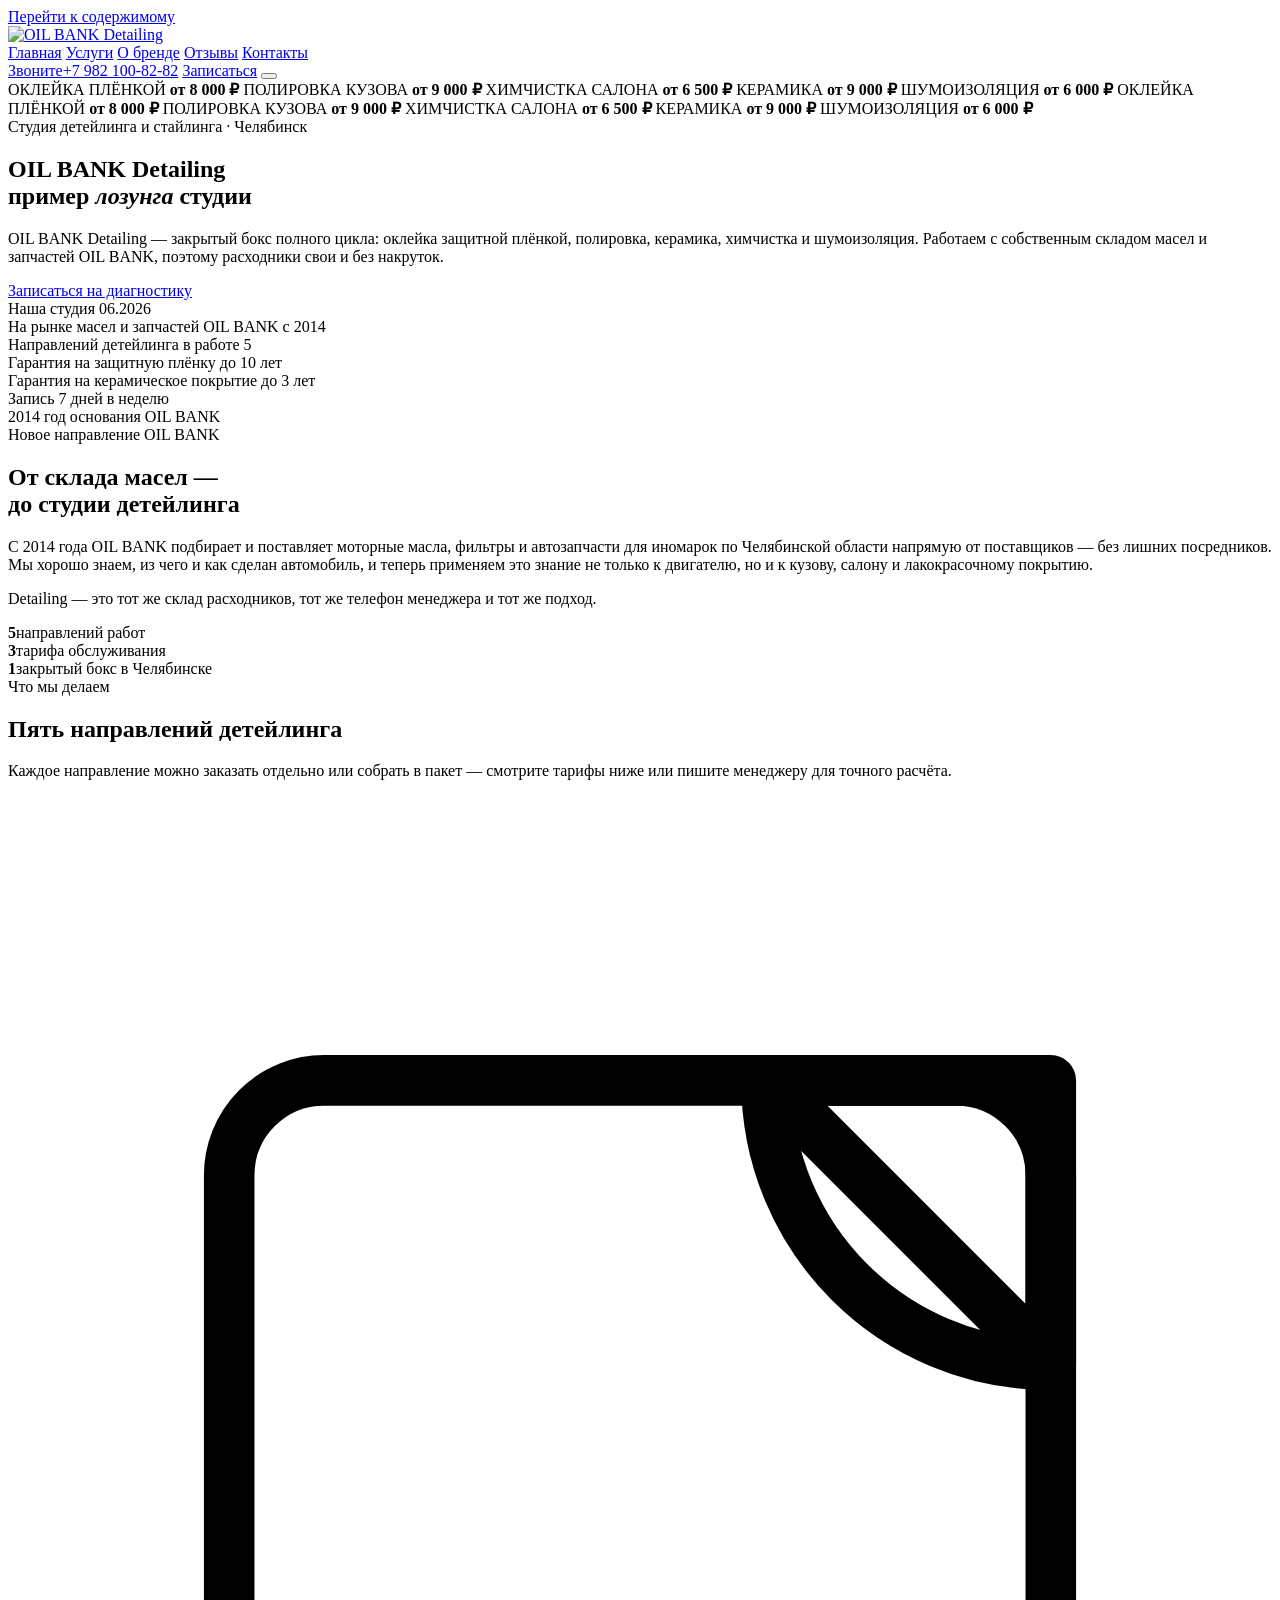
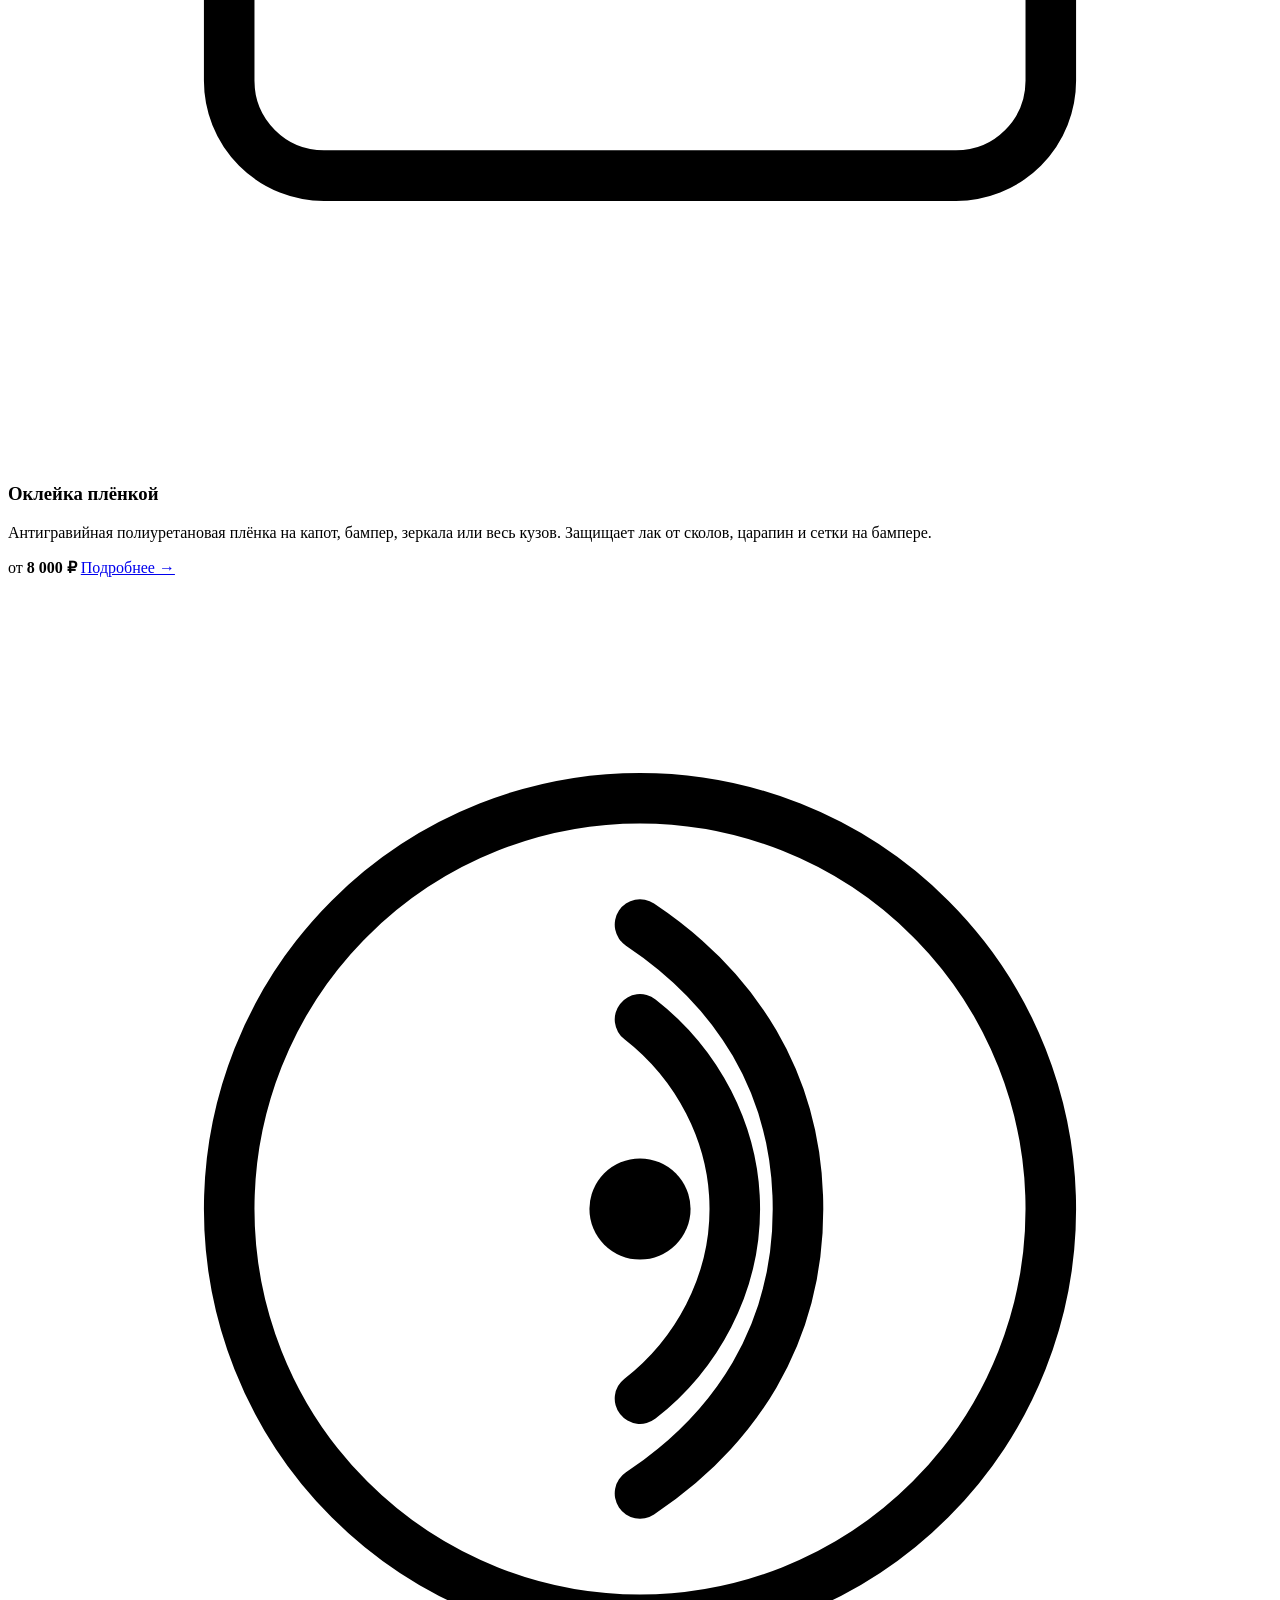
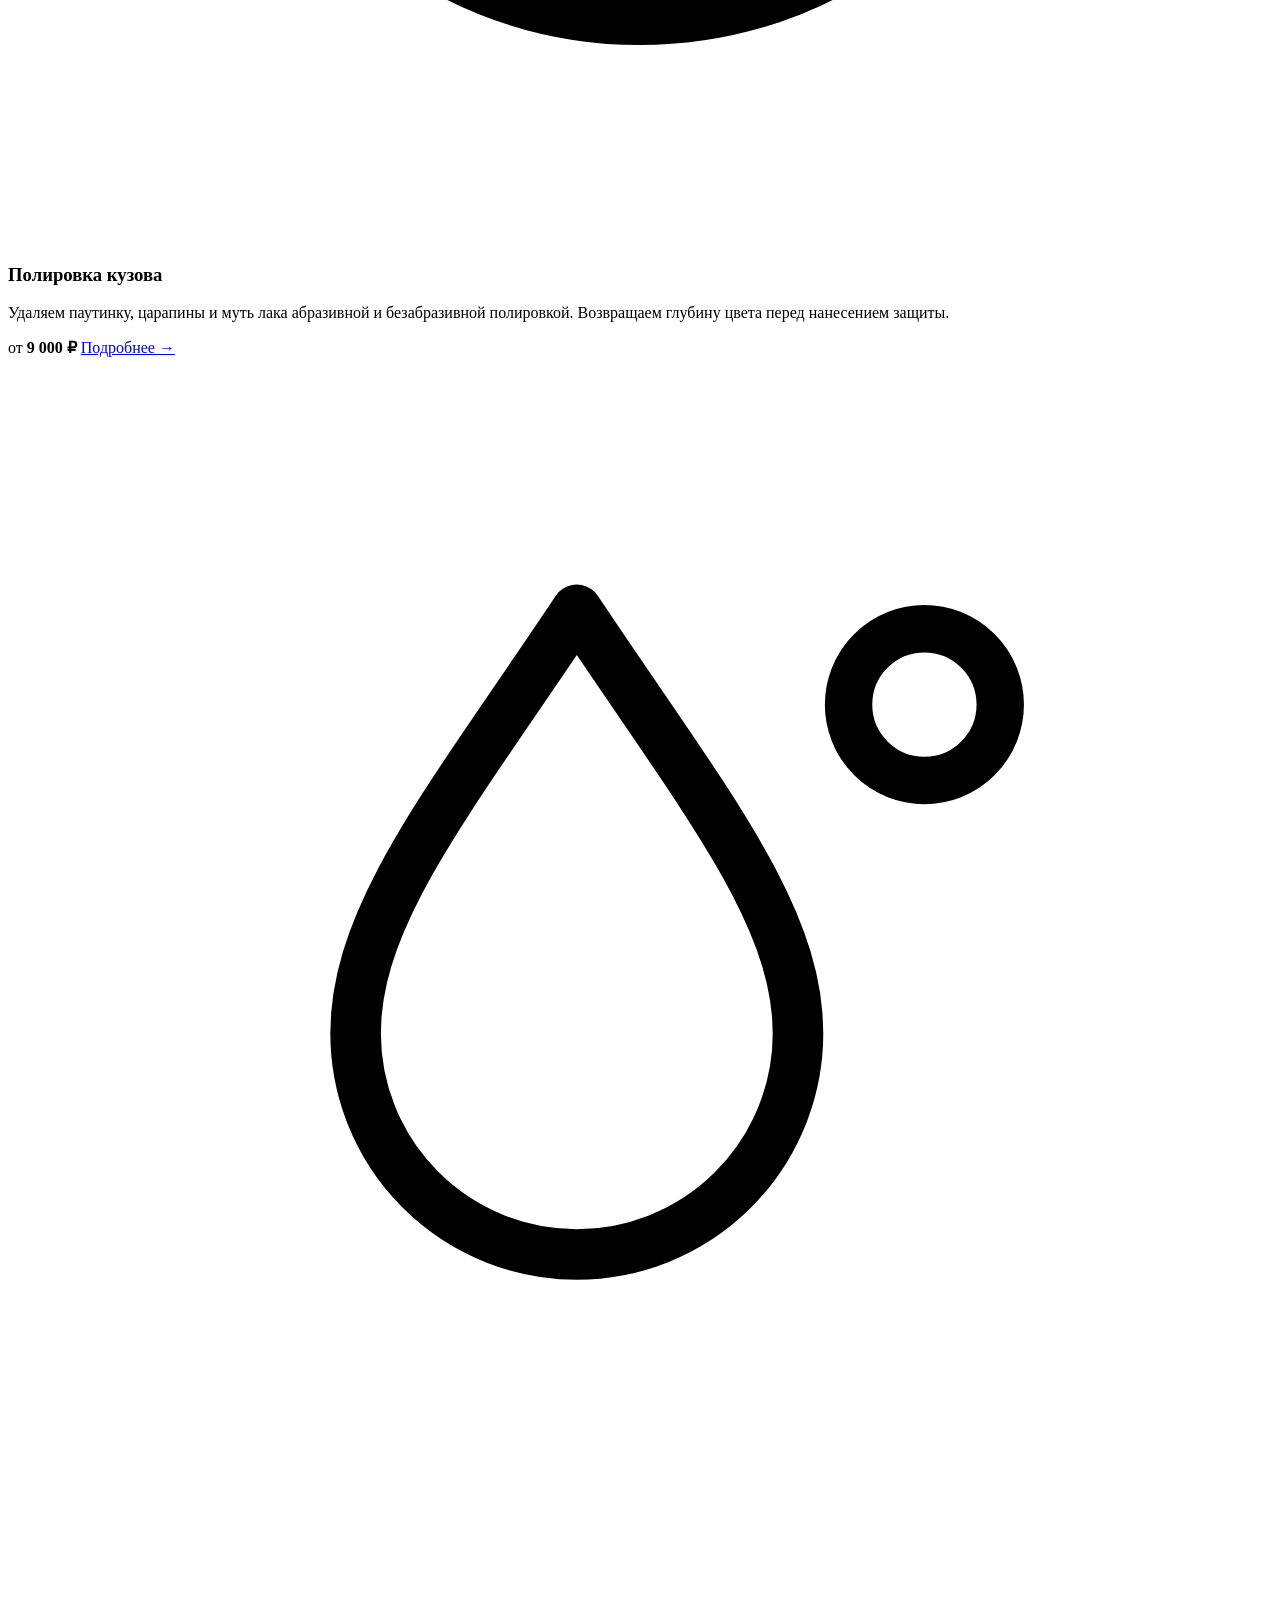
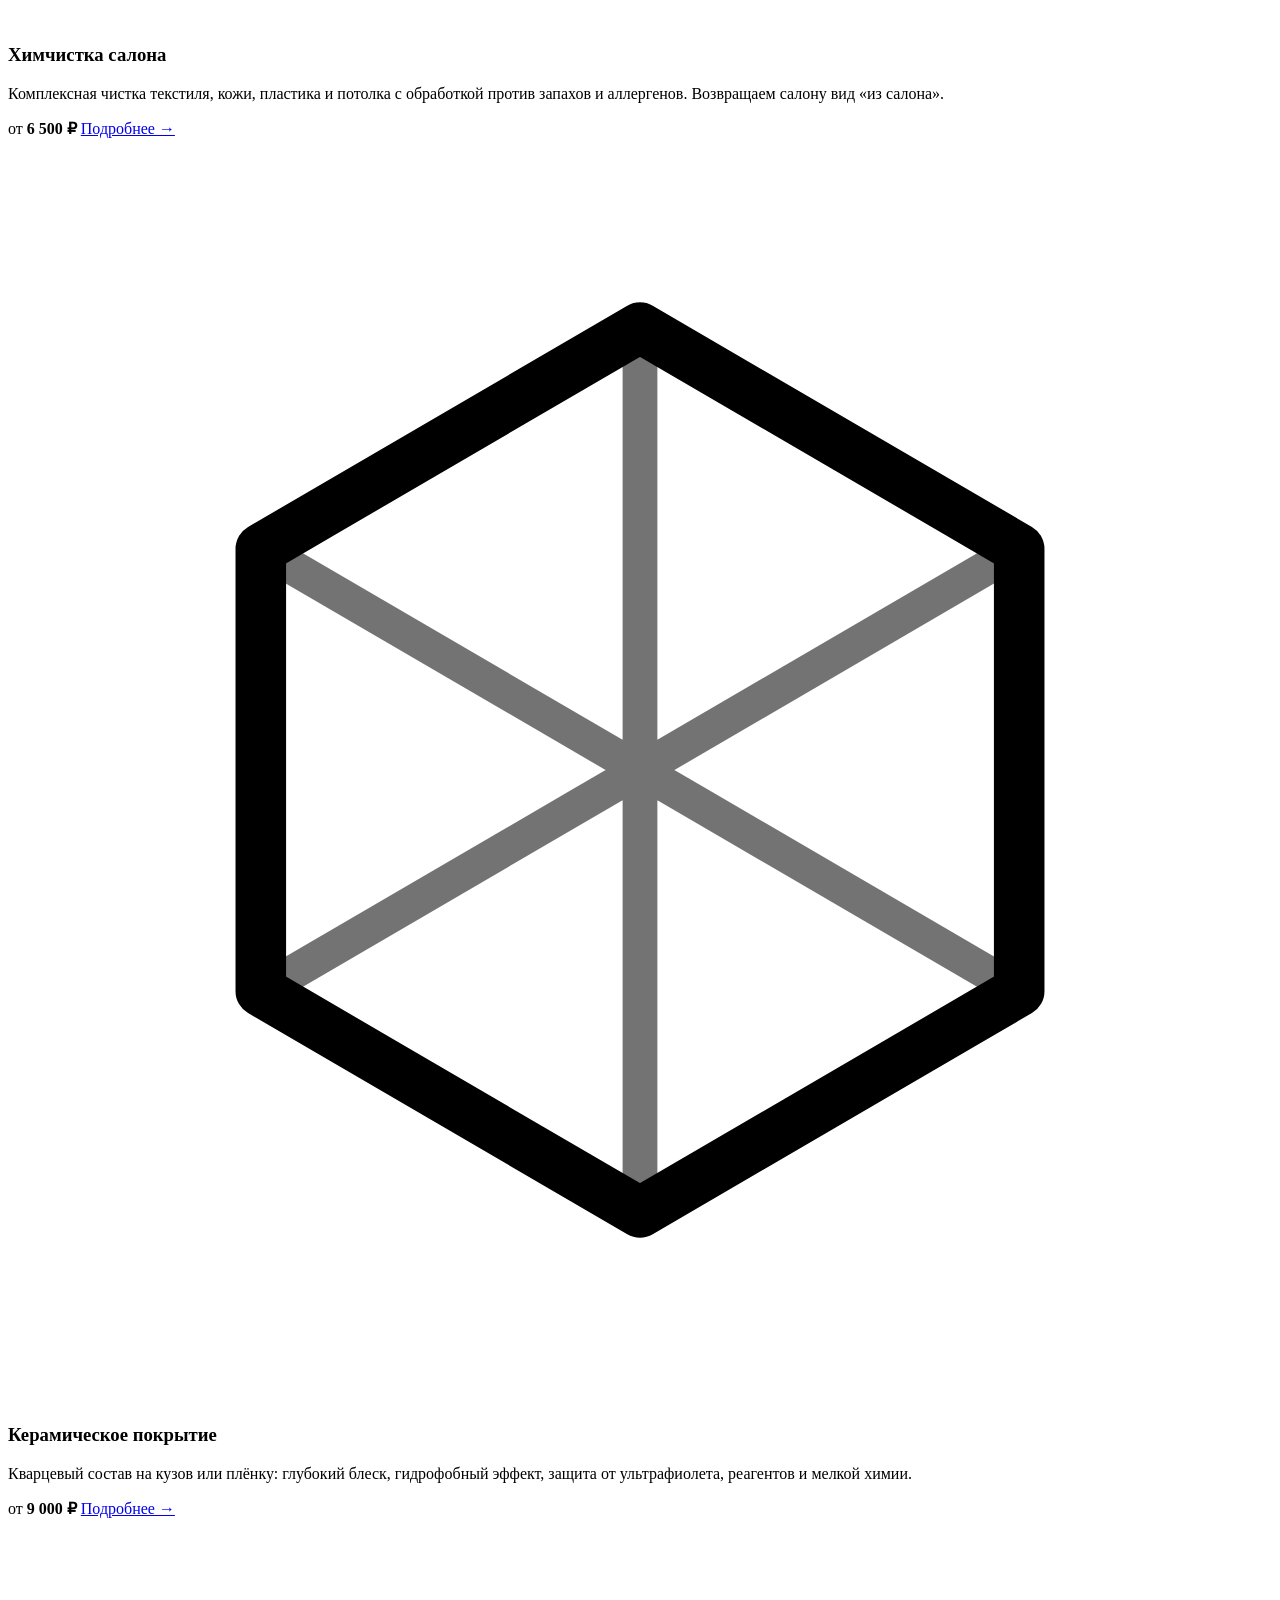
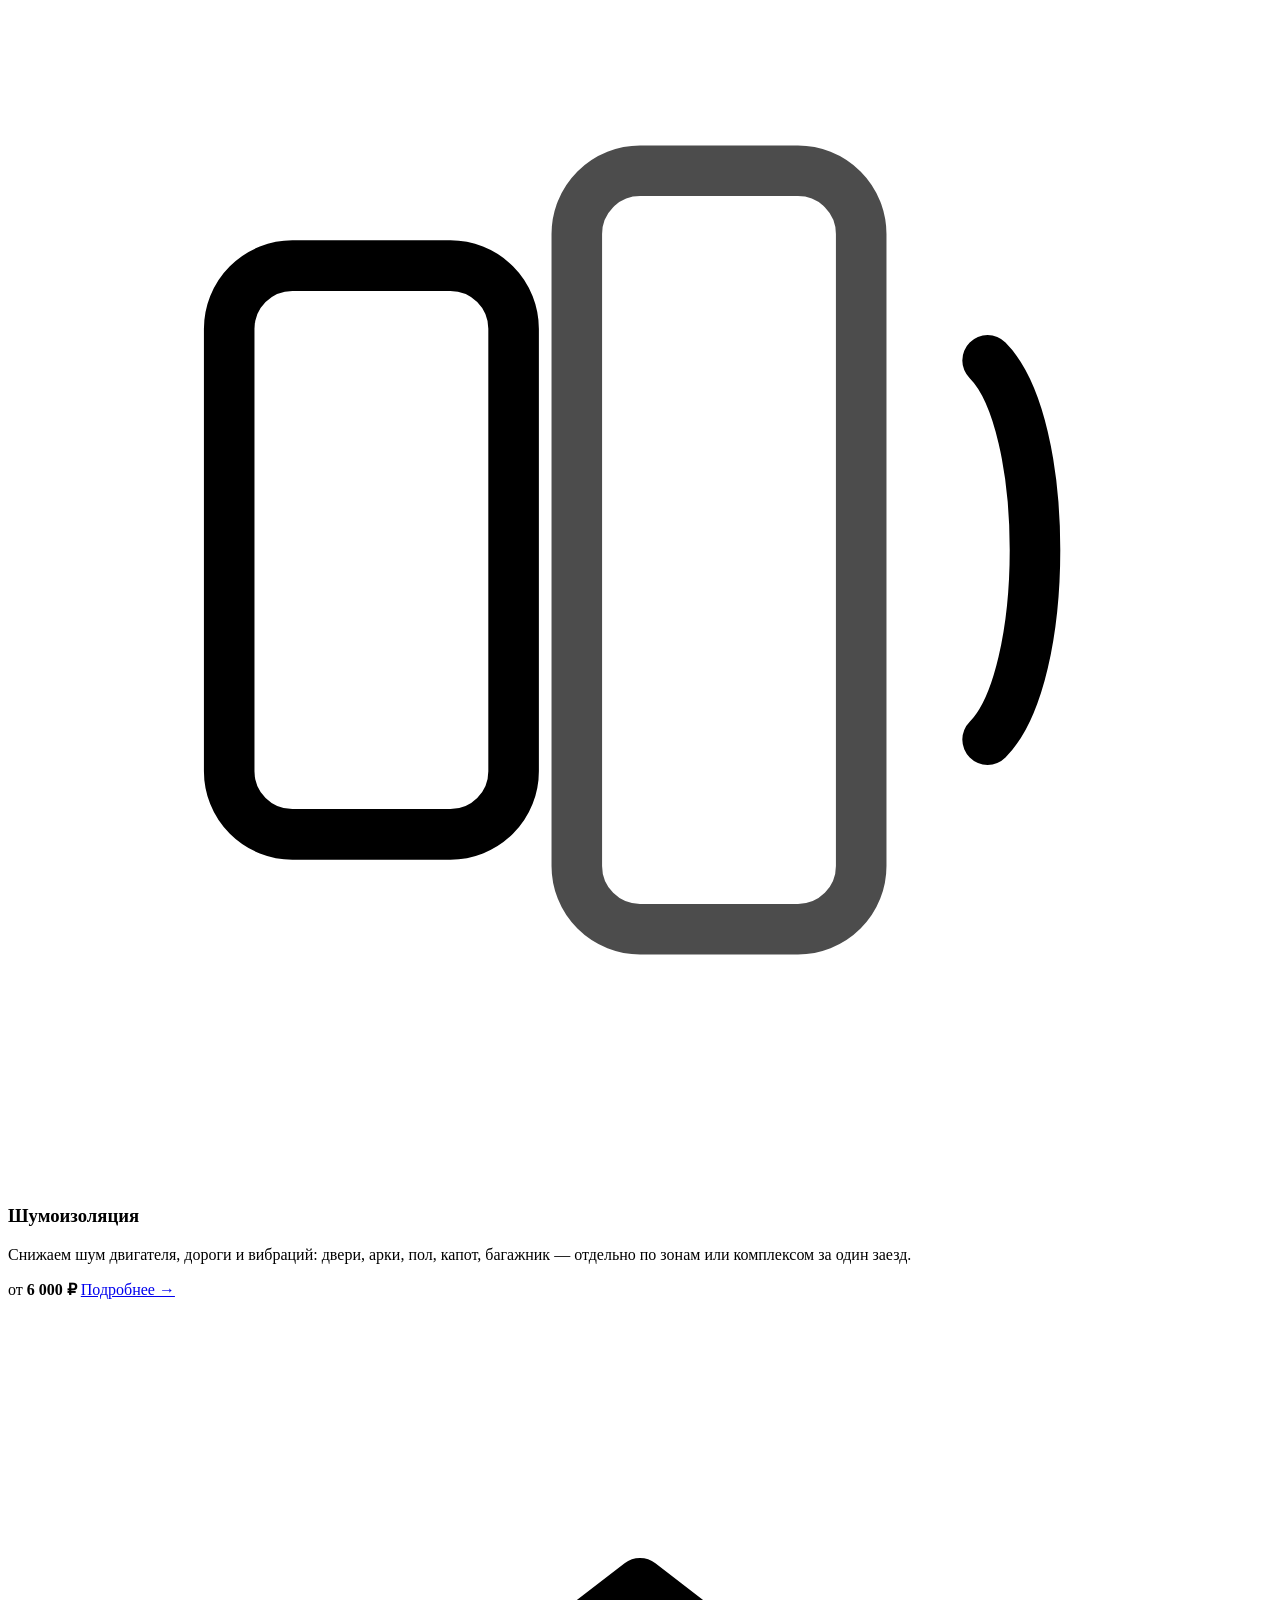
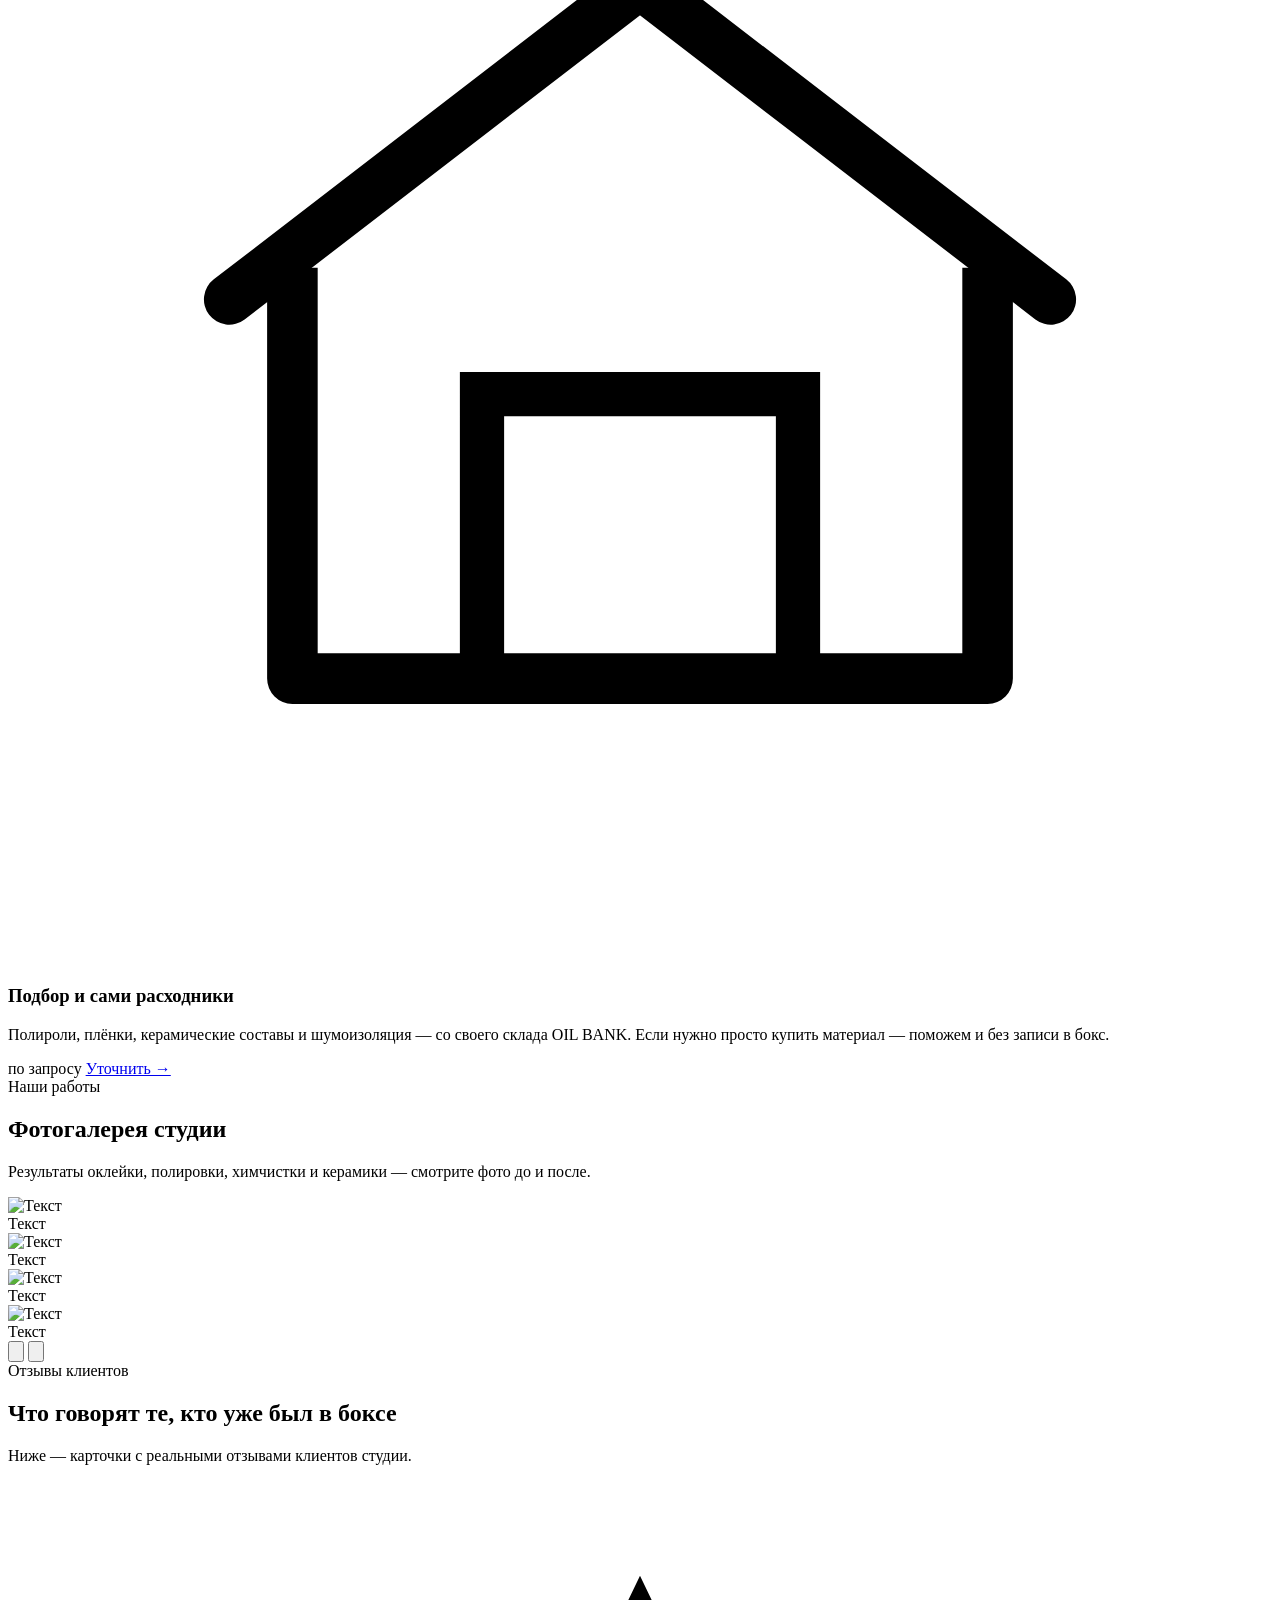
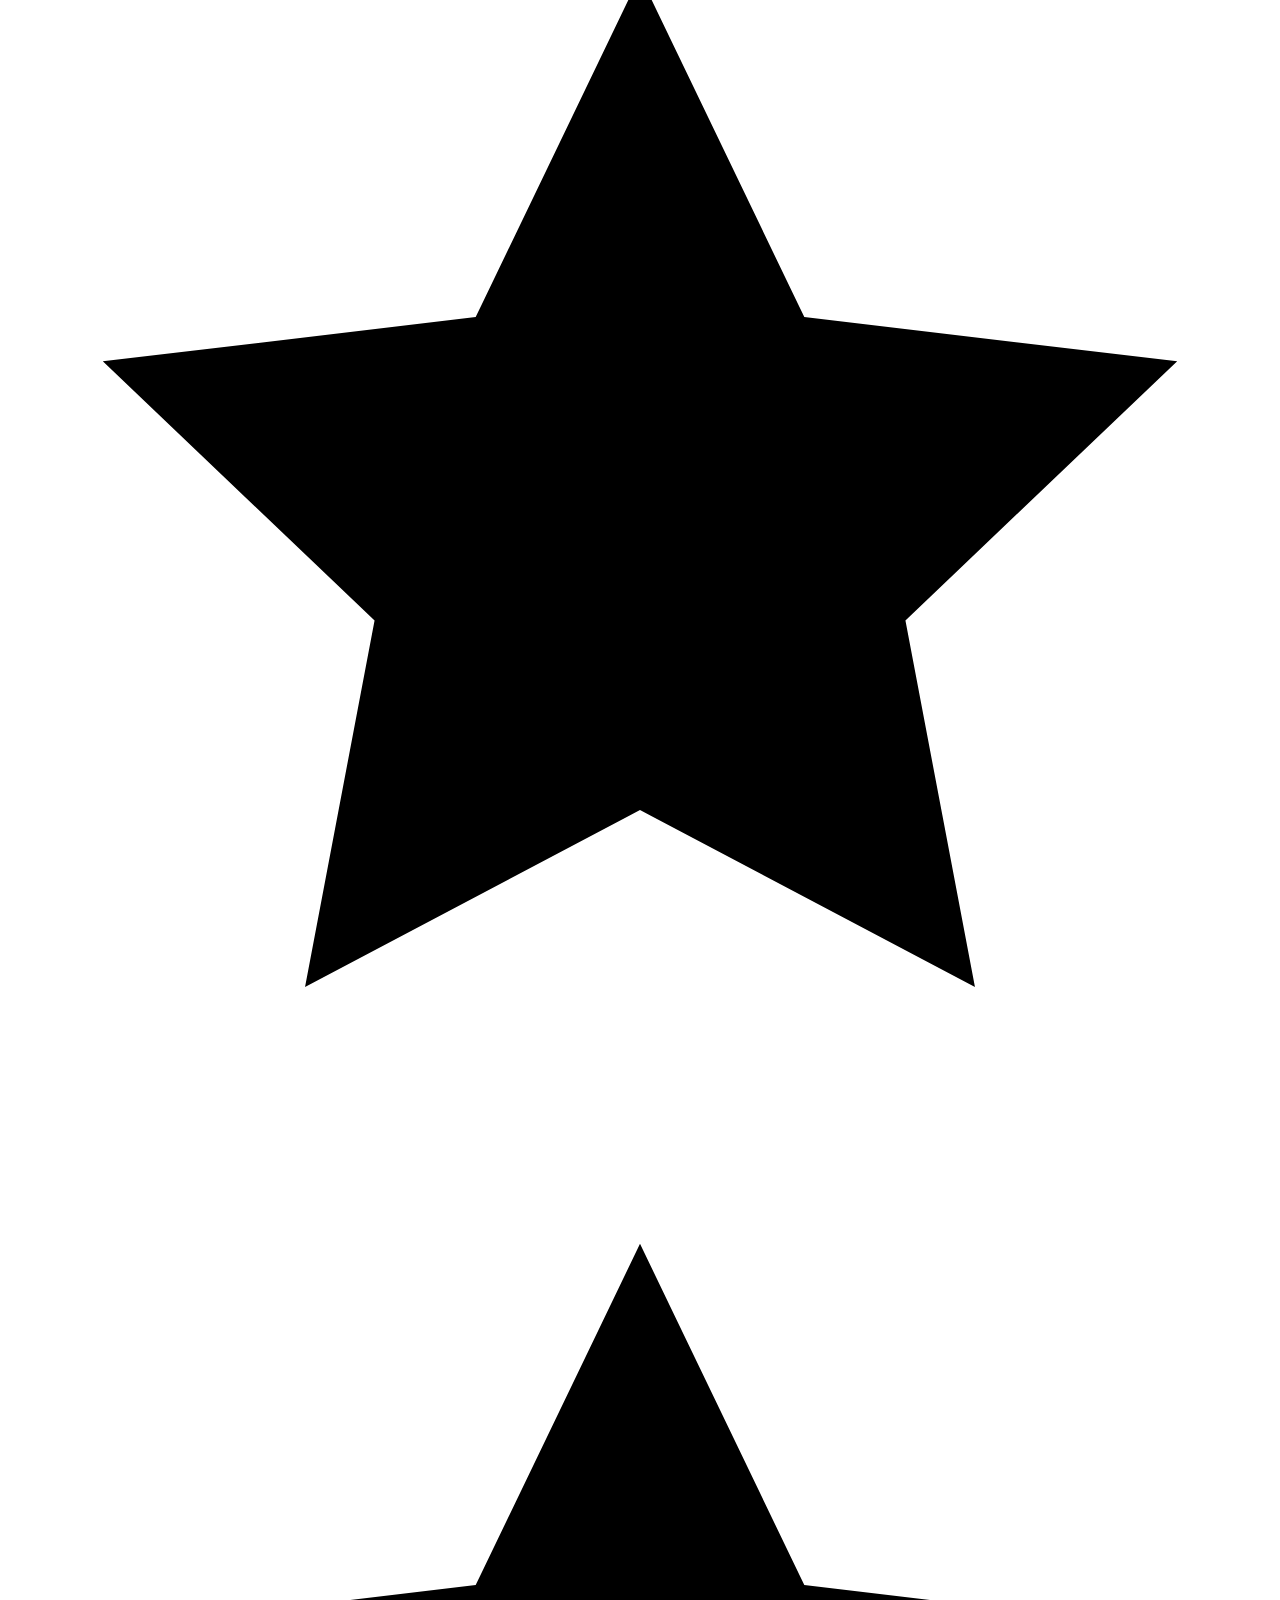
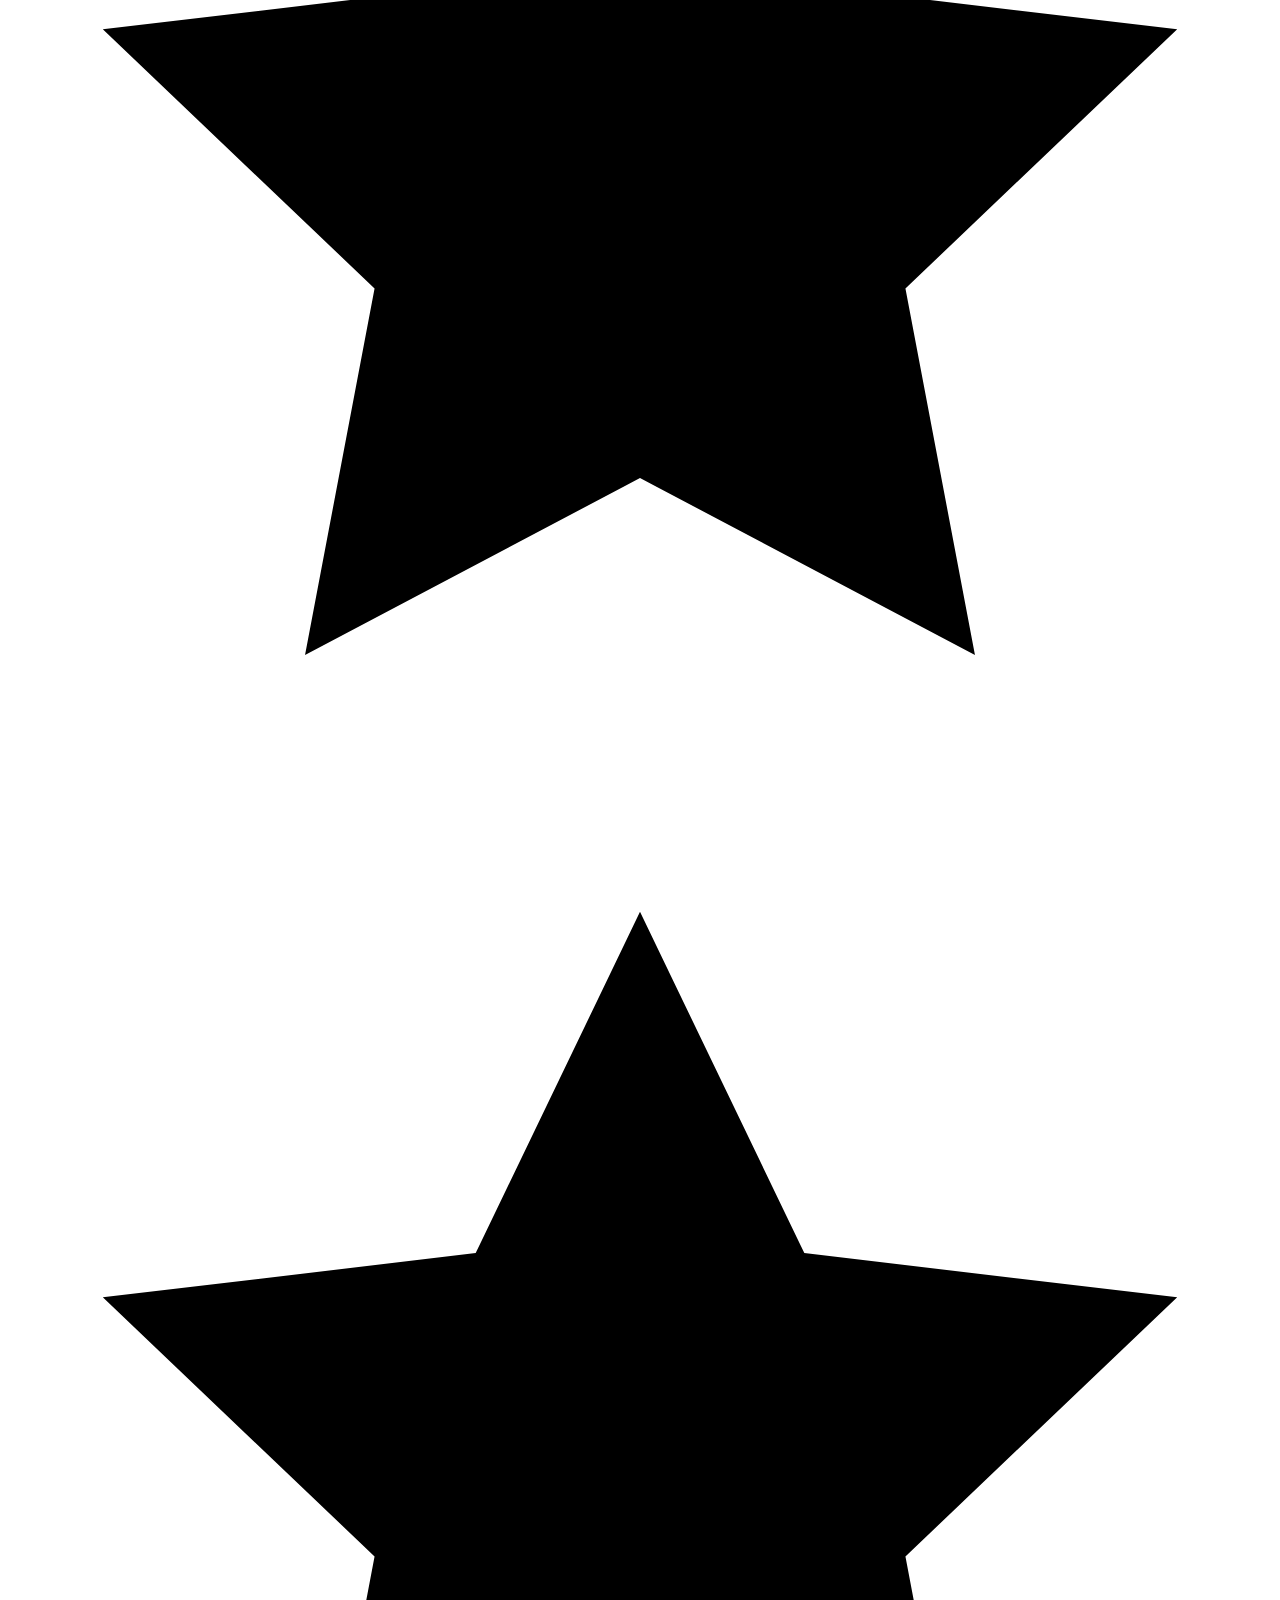
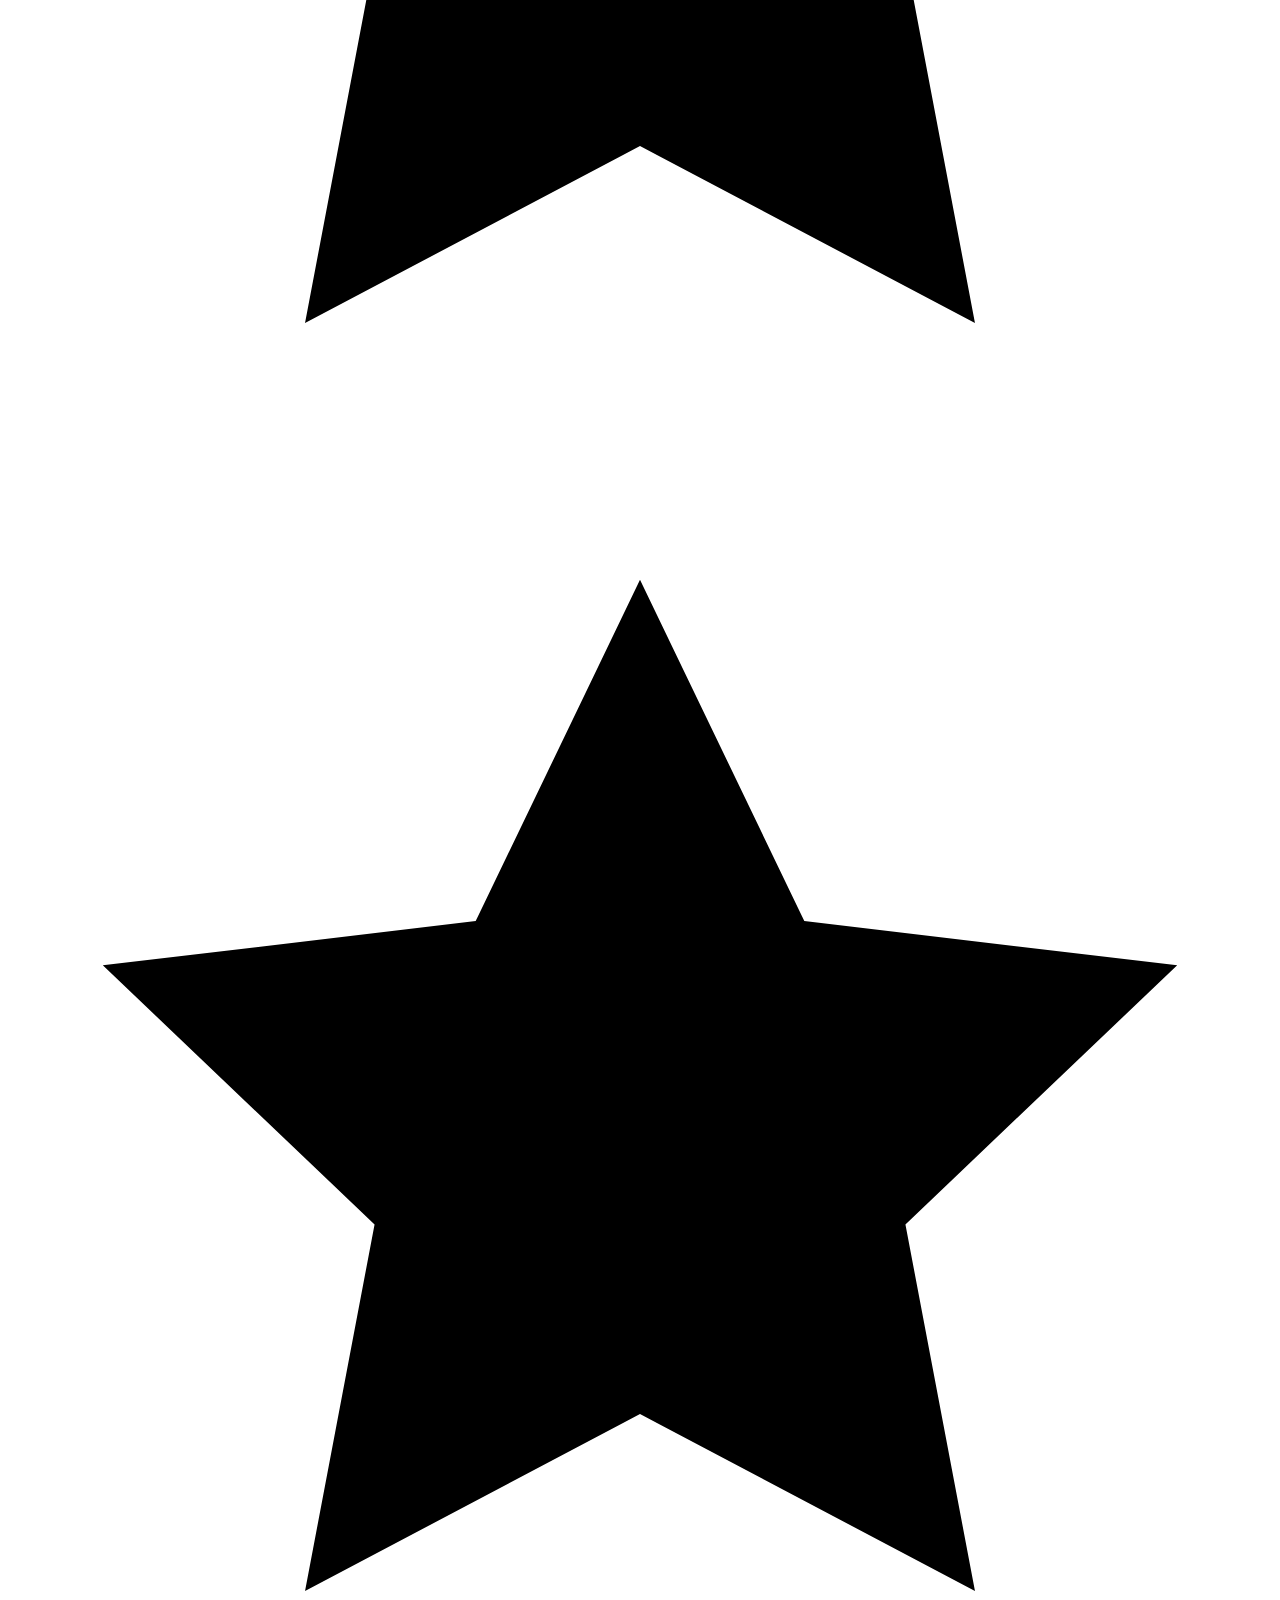
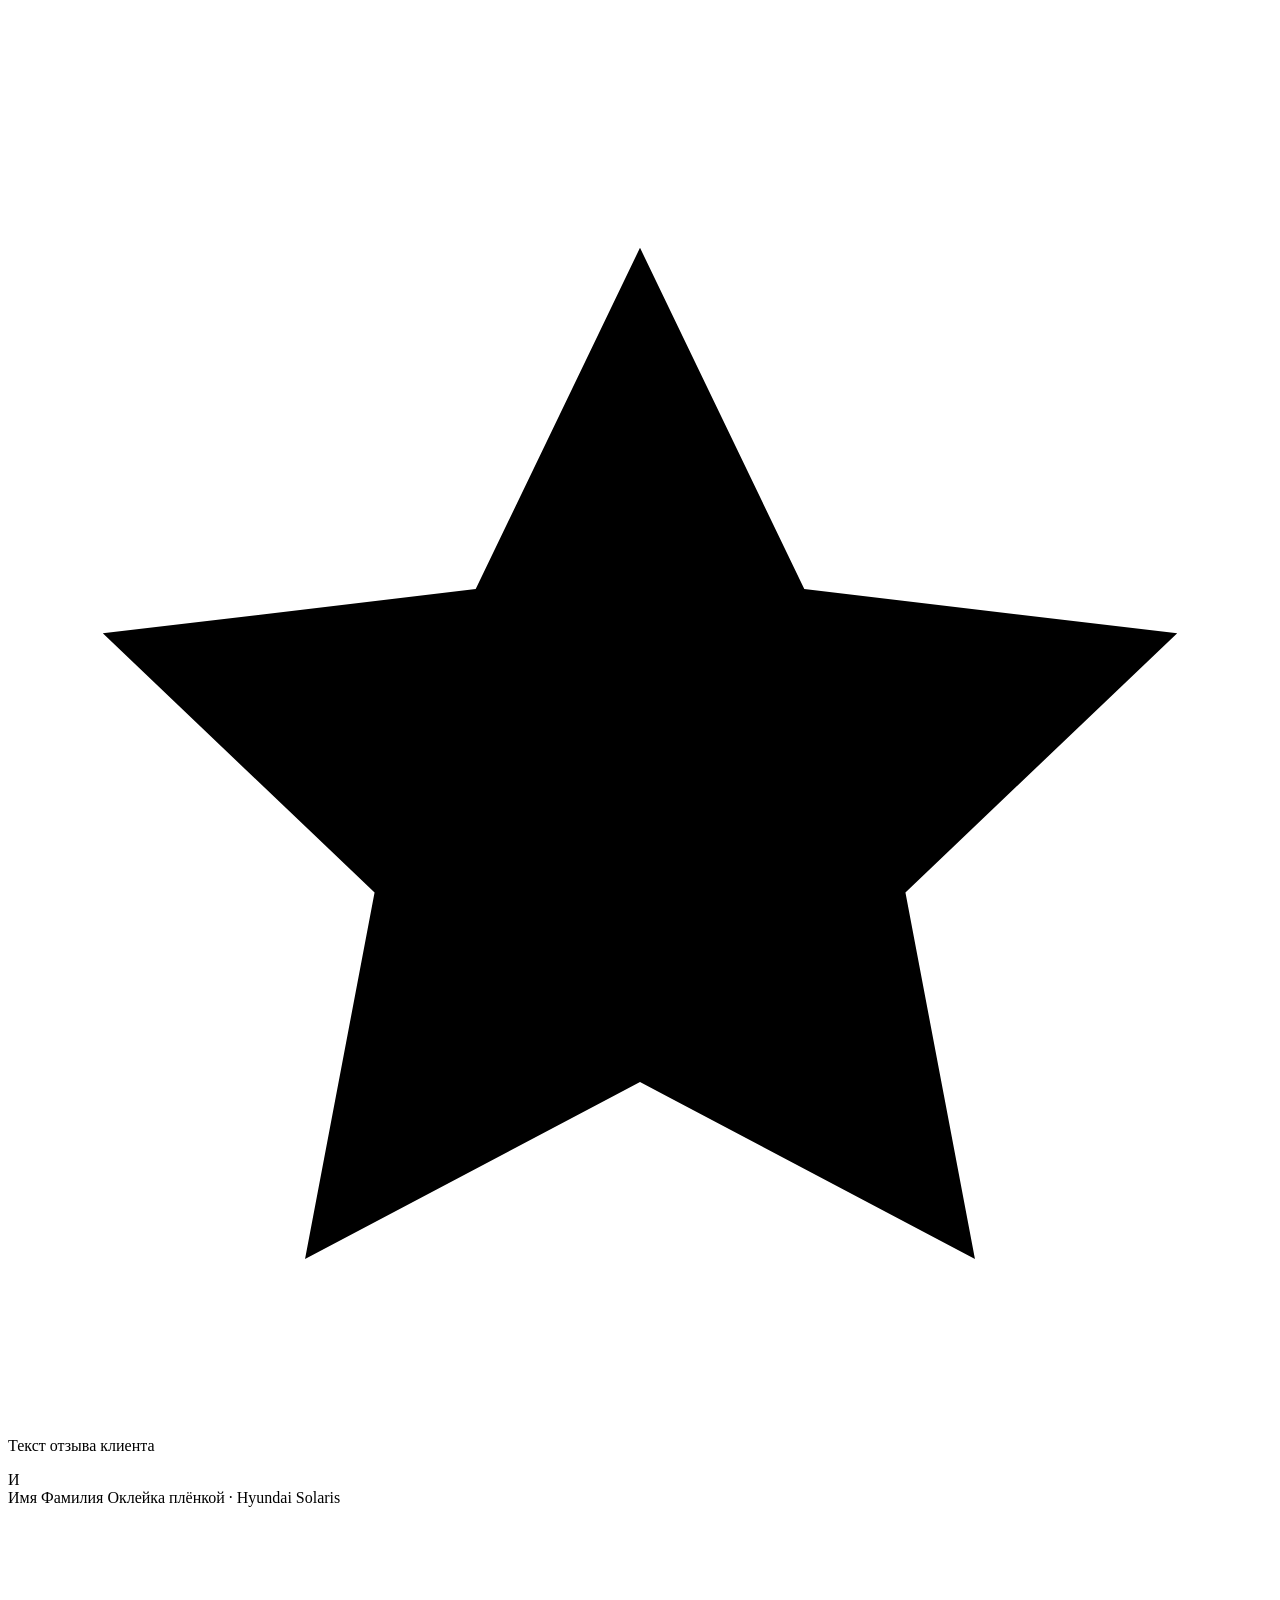
==== index.html @ 628fff21 "Add files via upload" ====
<!doctype html>
<html lang="ru">
<head>
<meta charset="UTF-8">
<meta name="viewport" content="width=device-width, initial-scale=1">
<title>OIL BANK Detailing — студия детейлинга и защиты кузова в Челябинске</title>
<meta name="description" content="OIL BANK Detailing — оклейка плёнкой, полировка, керамика, химчистка и шумоизоляция в Челябинске. Направление от компании OIL BANK, которая поставляет масла и автозапчасти с 2014 года.">
<link rel="icon" href="data:image/svg+xml,%3Csvg xmlns='http://www.w3.org/2000/svg' viewBox='0 0 32 32'%3E%3Crect width='32' height='32' rx='8' fill='%230a0a0b'/%3E%3Cpath d='M16 6c4.2 6.2 7.4 10 7.4 13.6a7.4 7.4 0 1 1-14.8 0C8.6 16 11.8 12.2 16 6Z' fill='%23c8a046'/%3E%3C/svg%3E">
<link rel="preconnect" href="https://fonts.googleapis.com">
<link rel="preconnect" href="https://fonts.gstatic.com" crossorigin>
<link href="https://fonts.googleapis.com/css2?family=Big+Shoulders+Display:wght@600;700;800&family=JetBrains+Mono:wght@400;500&family=Manrope:wght@400;500;600;700&display=swap" rel="stylesheet">
<link rel="stylesheet" href="css/style.css">
</head>
<body>
<a class="visually-hidden" href="#main">Перейти к содержимому</a>

<header class="site-header">
  <div class="container nav-row">
    <a class="brand" href="index.html" aria-label="OIL BANK Detailing — на главную">
      <img src="images/logo.jpg" alt="OIL BANK Detailing" class="brand-logo-img">
    </a>

    <nav class="main-nav" aria-label="Основная навигация">
      <a href="index.html" class="is-current">Главная</a>
      <a href="services.html">Услуги</a>
      <a href="index.html#heritage">О бренде</a>
      <a href="index.html#reviews">Отзывы</a>
      <a href="contacts.html">Контакты</a>
    </nav>

    <div class="head-actions">
      <a class="head-phone" href="tel:+79821008282"><span>Звоните</span>+7 982 100-82-82</a>
      <a class="btn btn-primary btn-small" href="contacts.html#connect">Записаться</a>
      <button class="nav-toggle" aria-label="Открыть меню" aria-expanded="false">
        <span></span>
      </button>
    </div>
  </div>
</header>

<div class="ticker" aria-hidden="true">
  <div class="ticker-track">
    <span class="ticker-item">ОКЛЕЙКА ПЛЁНКОЙ <b>от 8 000 ₽</b></span>
    <span class="ticker-item">ПОЛИРОВКА КУЗОВА <b>от 9 000 ₽</b></span>
    <span class="ticker-item">ХИМЧИСТКА САЛОНА <b>от 6 500 ₽</b></span>
    <span class="ticker-item">КЕРАМИКА <b>от 9 000 ₽</b></span>
    <span class="ticker-item">ШУМОИЗОЛЯЦИЯ <b>от 6 000 ₽</b></span>
    <span class="ticker-item">ОКЛЕЙКА ПЛЁНКОЙ <b>от 8 000 ₽</b></span>
    <span class="ticker-item">ПОЛИРОВКА КУЗОВА <b>от 9 000 ₽</b></span>
    <span class="ticker-item">ХИМЧИСТКА САЛОНА <b>от 6 500 ₽</b></span>
    <span class="ticker-item">КЕРАМИКА <b>от 9 000 ₽</b></span>
    <span class="ticker-item">ШУМОИЗОЛЯЦИЯ <b>от 6 000 ₽</b></span>
  </div>
</div>

<main id="main">

  <!-- ===================== HERO ===================== -->
  <section class="hero" id="hero">
    <div class="container hero-grid">
      <div>
        <span class="eyebrow">Студия детейлинга и стайлинга · Челябинск</span>
        <h1>OIL BANK Detailing<br>пример <em>лозунга</em> студии</h1>
        <p class="lede">OIL BANK Detailing — закрытый бокс полного цикла: оклейка защитной плёнкой, полировка, керамика, химчистка и шумоизоляция. Работаем с собственным складом масел и запчастей OIL BANK, поэтому расходники свои и без накруток.</p>
        <div class="hero-ctas">
          <a class="btn btn-primary btn-arrow" href="contacts.html#connect">Записаться на диагностику</a>
        </div>
      </div>

      <aside class="statement" aria-label="Краткая выписка по студии">
        <div class="statement-head">
          <span class="eyebrow">Наша студия</span>
          <time datetime="2026-06">06.2026</time>
        </div>
        <div class="statement-row">
          <span class="label">На рынке масел и запчастей OIL BANK</span>
          <span class="fill"></span>
          <span class="value">с 2014</span>
        </div>
        <div class="statement-row">
          <span class="label">Направлений детейлинга в работе</span>
          <span class="fill"></span>
          <span class="value">5</span>
        </div>
        <div class="statement-row">
          <span class="label">Гарантия на защитную плёнку</span>
          <span class="fill"></span>
          <span class="value">до 10 лет</span>
        </div>
        <div class="statement-row">
          <span class="label">Гарантия на керамическое покрытие</span>
          <span class="fill"></span>
          <span class="value">до 3 лет</span>
        </div>
        <div class="statement-row">
          <span class="label">Запись</span>
          <span class="fill"></span>
          <span class="value">7 дней в неделю</span>
        </div>
      </aside>
    </div>
  </section>

  <!-- ===================== HERITAGE ===================== -->
  <section class="heritage" id="heritage">
    <div class="container heritage-grid">
      <div class="heritage-figure">2014
        <span>год основания OIL BANK</span>
      </div>
      <div class="heritage-text">
        <span class="eyebrow">Новое направление OIL BANK</span>
        <h2>От склада масел —<br>до студии детейлинга</h2>
        <p>С 2014 года OIL BANK подбирает и поставляет моторные масла, фильтры и автозапчасти для иномарок по Челябинской области напрямую от поставщиков — без лишних посредников. Мы хорошо знаем, из чего и как сделан автомобиль, и теперь применяем это знание не только к двигателю, но и к кузову, салону и лакокрасочному покрытию.</p>
        <p>Detailing — это тот же склад расходников, тот же телефон менеджера и тот же подход.</p>
        <div class="heritage-stats">
          <div><b>5</b><span>направлений работ</span></div>
          <div><b>3</b><span>тарифа обслуживания</span></div>
          <div><b>1</b><span>закрытый бокс в Челябинске</span></div>
        </div>
      </div>
    </div>
  </section>

  <!-- ===================== SERVICES ===================== -->
  <section class="services-section" id="services">
    <div class="container">
      <div class="section-head">
        <div>
          <span class="eyebrow">Что мы делаем</span>
          <h2>Пять направлений детейлинга</h2>
        </div>
        <p class="lede">Каждое направление можно заказать отдельно или собрать в пакет — смотрите тарифы ниже или пишите менеджеру для точного расчёта.</p>
      </div>

      <div class="svc-grid">

        <article class="svc-card">
          <svg class="svc-icon" viewBox="0 0 40 40" fill="none" aria-hidden="true">
            <rect x="7" y="9" width="26" height="22" rx="3" stroke="currentColor" stroke-width="1.6"/>
            <path d="M24 9 33 9 33 18Z" stroke="currentColor" stroke-width="1.6" stroke-linejoin="round"/>
            <path d="M24 9c0 5 4 9 9 9" stroke="currentColor" stroke-width="1.6"/>
          </svg>
          <h3>Оклейка плёнкой</h3>
          <p>Антигравийная полиуретановая плёнка на капот, бампер, зеркала или весь кузов. Защищает лак от сколов, царапин и сетки на бампере.</p>
          <div class="svc-foot">
            <span class="svc-price">от <b>8 000 ₽</b></span>
            <a class="link-arrow" href="services.html#wrap">Подробнее →</a>
          </div>
        </article>

        <article class="svc-card">
          <svg class="svc-icon" viewBox="0 0 40 40" fill="none" aria-hidden="true">
            <circle cx="20" cy="20" r="13" stroke="currentColor" stroke-width="1.6"/>
            <path d="M20 11c3 2 5 5 5 9s-2 7-5 9" stroke="currentColor" stroke-width="1.6" stroke-linecap="round"/>
            <path d="M20 14c1.8 1.4 3 3.6 3 6s-1.2 4.6-3 6" stroke="currentColor" stroke-width="1.6" stroke-linecap="round"/>
            <circle cx="20" cy="20" r="1.6" fill="currentColor"/>
          </svg>
          <h3>Полировка кузова</h3>
          <p>Удаляем паутинку, царапины и муть лака абразивной и безабразивной полировкой. Возвращаем глубину цвета перед нанесением защиты.</p>
          <div class="svc-foot">
            <span class="svc-price">от <b>9 000 ₽</b></span>
            <a class="link-arrow" href="services.html#polish">Подробнее →</a>
          </div>
        </article>

        <article class="svc-card">
          <svg class="svc-icon" viewBox="0 0 40 40" fill="none" aria-hidden="true">
            <path d="M18 8c4 6 7 9.6 7 13.4A7 7 0 1 1 11 21.4C11 17.6 14 14 18 8Z" stroke="currentColor" stroke-width="1.6" stroke-linejoin="round"/>
            <circle cx="29" cy="11" r="2.4" stroke="currentColor" stroke-width="1.5"/>
          </svg>
          <h3>Химчистка салона</h3>
          <p>Комплексная чистка текстиля, кожи, пластика и потолка с обработкой против запахов и аллергенов. Возвращаем салону вид «из салона».</p>
          <div class="svc-foot">
            <span class="svc-price">от <b>6 500 ₽</b></span>
            <a class="link-arrow" href="services.html#dryclean">Подробнее →</a>
          </div>
        </article>

        <article class="svc-card">
          <svg class="svc-icon" viewBox="0 0 40 40" fill="none" aria-hidden="true">
            <path d="M20 6 32 13v14L20 34 8 27V13Z" stroke="currentColor" stroke-width="1.6" stroke-linejoin="round"/>
            <path d="M20 6v28M8 13l12 7 12-7M8 27l12-7 12 7" stroke="currentColor" stroke-width="1.1" opacity=".55"/>
          </svg>
          <h3>Керамическое покрытие</h3>
          <p>Кварцевый состав на кузов или плёнку: глубокий блеск, гидрофобный эффект, защита от ультрафиолета, реагентов и мелкой химии.</p>
          <div class="svc-foot">
            <span class="svc-price">от <b>9 000 ₽</b></span>
            <a class="link-arrow" href="services.html#ceramic">Подробнее →</a>
          </div>
        </article>

        <article class="svc-card">
          <svg class="svc-icon" viewBox="0 0 40 40" fill="none" aria-hidden="true">
            <rect x="7" y="11" width="9" height="18" rx="2" stroke="currentColor" stroke-width="1.6"/>
            <rect x="18" y="8" width="9" height="24" rx="2" stroke="currentColor" stroke-width="1.6" opacity=".7"/>
            <path d="M31 14c2 2 2 10 0 12" stroke="currentColor" stroke-width="1.6" stroke-linecap="round"/>
          </svg>
          <h3>Шумоизоляция</h3>
          <p>Снижаем шум двигателя, дороги и вибраций: двери, арки, пол, капот, багажник — отдельно по зонам или комплексом за один заезд.</p>
          <div class="svc-foot">
            <span class="svc-price">от <b>6 000 ₽</b></span>
            <a class="link-arrow" href="services.html#sound">Подробнее →</a>
          </div>
        </article>

        <article class="svc-card">
          <svg class="svc-icon" viewBox="0 0 40 40" fill="none" aria-hidden="true">
            <path d="M7 19 20 9l13 10" stroke="currentColor" stroke-width="1.6" stroke-linecap="round" stroke-linejoin="round"/>
            <path d="M9 18v13h22V18" stroke="currentColor" stroke-width="1.6" stroke-linejoin="round"/>
            <path d="M15 31v-9h10v9" stroke="currentColor" stroke-width="1.4"/>
          </svg>
          <h3>Подбор и сами расходники</h3>
          <p>Полироли, плёнки, керамические составы и шумоизоляция — со своего склада OIL BANK. Если нужно просто купить материал — поможем и без записи в бокс.</p>
          <div class="svc-foot">
            <span class="svc-price">по запросу</span>
            <a class="link-arrow" href="contacts.html">Уточнить →</a>
          </div>
        </article>

      </div>
    </div>
  </section>


  <!-- ===================== GALLERY ===================== -->
  <section class="gallery-section" id="gallery">
    <div class="container">
      <div class="section-head">
        <div>
          <span class="eyebrow">Наши работы</span>
          <h2>Фотогалерея студии</h2>
        </div>
        <p class="lede">Результаты оклейки, полировки, химчистки и керамики — смотрите фото до и после.</p>
      </div>
    </div>
    <div class="gallery-slider-wrap container">
      <div class="ob-gallery-swiper">
        <div class="ob-gallery-track">
          <!-- Слайд 1 — замените src на реальное фото -->
          <div class="ob-slide">
            <div class="gallery-slide-inner">
              <img src="images/1.png" alt="Текст">
              <div class="gallery-caption">Текст</div>
            </div>
          </div>
          <!-- Слайд 2 -->
          <div class="ob-slide">
            <div class="gallery-slide-inner">
              <img src="images/2.png" alt="Текст">
              <div class="gallery-caption">Текст</div>
            </div>
          </div>
          <!-- Слайд 3 -->
          <div class="ob-slide">
            <div class="gallery-slide-inner">
              <img src="images/3.png" alt="Текст">
              <div class="gallery-caption">Текст</div>
            </div>
          </div>
          <!-- Слайд 4 -->
          <div class="ob-slide">
            <div class="gallery-slide-inner">
              <img src="images/4.png" alt="Текст">
              <div class="gallery-caption">Текст</div>
            </div>
          </div>
        </div>
      </div>
      <button class="gallery-btn gallery-btn-prev" aria-label="Предыдущее фото">
        <svg viewBox="0 0 24 24" fill="none"><path d="M15 18l-6-6 6-6" stroke="currentColor" stroke-width="2" stroke-linecap="round" stroke-linejoin="round"/></svg>
      </button>
      <button class="gallery-btn gallery-btn-next" aria-label="Следующее фото">
        <svg viewBox="0 0 24 24" fill="none"><path d="M9 18l6-6-6-6" stroke="currentColor" stroke-width="2" stroke-linecap="round" stroke-linejoin="round"/></svg>
      </button>
      <div class="ob-gallery-dots"></div>
    </div>
  </section>

  <!-- ===================== REVIEWS ===================== -->
  <section class="reviews-section" id="reviews">
    <div class="container">
      <div class="section-head">
        <div>
          <span class="eyebrow">Отзывы клиентов</span>
          <h2>Что говорят те, кто уже был в боксе</h2>
        </div>
        <p class="lede">Ниже — карточки с реальными отзывами клиентов студии. </p>
      </div>

      <div class="reviews-grid">

        <!-- ЗАМЕНИТЕ на реальный отзыв 1 -->
        <article class="review-card">
          <div class="review-stars" aria-label="Оценка 5 из 5">
            <svg viewBox="0 0 20 20" fill="currentColor" aria-hidden="true"><path d="M10 1.5l2.6 5.4 5.9.7-4.3 4.1 1.1 5.8L10 14.7 4.7 17.5l1.1-5.8-4.3-4.1 5.9-.7Z"/></svg>
            <svg viewBox="0 0 20 20" fill="currentColor" aria-hidden="true"><path d="M10 1.5l2.6 5.4 5.9.7-4.3 4.1 1.1 5.8L10 14.7 4.7 17.5l1.1-5.8-4.3-4.1 5.9-.7Z"/></svg>
            <svg viewBox="0 0 20 20" fill="currentColor" aria-hidden="true"><path d="M10 1.5l2.6 5.4 5.9.7-4.3 4.1 1.1 5.8L10 14.7 4.7 17.5l1.1-5.8-4.3-4.1 5.9-.7Z"/></svg>
            <svg viewBox="0 0 20 20" fill="currentColor" aria-hidden="true"><path d="M10 1.5l2.6 5.4 5.9.7-4.3 4.1 1.1 5.8L10 14.7 4.7 17.5l1.1-5.8-4.3-4.1 5.9-.7Z"/></svg>
            <svg viewBox="0 0 20 20" fill="currentColor" aria-hidden="true"><path d="M10 1.5l2.6 5.4 5.9.7-4.3 4.1 1.1 5.8L10 14.7 4.7 17.5l1.1-5.8-4.3-4.1 5.9-.7Z"/></svg>
          </div>
          <p class="review-text">Текст отзыва клиента</p>
          <div class="review-foot">
            <span class="review-avatar">И</span>
            <div>
              <span class="review-name">Имя Фамилия</span>
              <span class="review-meta">Оклейка плёнкой · Hyundai Solaris</span>
            </div>
          </div>
        </article>

        <!-- ЗАМЕНИТЕ на реальный отзыв 2 -->
        <article class="review-card">
          <div class="review-stars" aria-label="Оценка 5 из 5">
            <svg viewBox="0 0 20 20" fill="currentColor" aria-hidden="true"><path d="M10 1.5l2.6 5.4 5.9.7-4.3 4.1 1.1 5.8L10 14.7 4.7 17.5l1.1-5.8-4.3-4.1 5.9-.7Z"/></svg>
            <svg viewBox="0 0 20 20" fill="currentColor" aria-hidden="true"><path d="M10 1.5l2.6 5.4 5.9.7-4.3 4.1 1.1 5.8L10 14.7 4.7 17.5l1.1-5.8-4.3-4.1 5.9-.7Z"/></svg>
            <svg viewBox="0 0 20 20" fill="currentColor" aria-hidden="true"><path d="M10 1.5l2.6 5.4 5.9.7-4.3 4.1 1.1 5.8L10 14.7 4.7 17.5l1.1-5.8-4.3-4.1 5.9-.7Z"/></svg>
            <svg viewBox="0 0 20 20" fill="currentColor" aria-hidden="true"><path d="M10 1.5l2.6 5.4 5.9.7-4.3 4.1 1.1 5.8L10 14.7 4.7 17.5l1.1-5.8-4.3-4.1 5.9-.7Z"/></svg>
            <svg viewBox="0 0 20 20" fill="currentColor" aria-hidden="true"><path d="M10 1.5l2.6 5.4 5.9.7-4.3 4.1 1.1 5.8L10 14.7 4.7 17.5l1.1-5.8-4.3-4.1 5.9-.7Z"/></svg>
          </div>
          <p class="review-text">Текст отзыва клиента</p>
          <div class="review-foot">
            <span class="review-avatar">А</span>
            <div>
              <span class="review-name">Имя Фамилия</span>
              <span class="review-meta">Керамическое покрытие · Toyota Camry</span>
            </div>
          </div>
        </article>

        <!-- ЗАМЕНИТЕ на реальный отзыв 3 -->
        <article class="review-card">
          <div class="review-stars" aria-label="Оценка 5 из 5">
            <svg viewBox="0 0 20 20" fill="currentColor" aria-hidden="true"><path d="M10 1.5l2.6 5.4 5.9.7-4.3 4.1 1.1 5.8L10 14.7 4.7 17.5l1.1-5.8-4.3-4.1 5.9-.7Z"/></svg>
            <svg viewBox="0 0 20 20" fill="currentColor" aria-hidden="true"><path d="M10 1.5l2.6 5.4 5.9.7-4.3 4.1 1.1 5.8L10 14.7 4.7 17.5l1.1-5.8-4.3-4.1 5.9-.7Z"/></svg>
            <svg viewBox="0 0 20 20" fill="currentColor" aria-hidden="true"><path d="M10 1.5l2.6 5.4 5.9.7-4.3 4.1 1.1 5.8L10 14.7 4.7 17.5l1.1-5.8-4.3-4.1 5.9-.7Z"/></svg>
            <svg viewBox="0 0 20 20" fill="currentColor" aria-hidden="true"><path d="M10 1.5l2.6 5.4 5.9.7-4.3 4.1 1.1 5.8L10 14.7 4.7 17.5l1.1-5.8-4.3-4.1 5.9-.7Z"/></svg>
            <svg viewBox="0 0 20 20" fill="currentColor" aria-hidden="true"><path d="M10 1.5l2.6 5.4 5.9.7-4.3 4.1 1.1 5.8L10 14.7 4.7 17.5l1.1-5.8-4.3-4.1 5.9-.7Z"/></svg>
          </div>
          <p class="review-text">Текст отзыва клиента</p>
          <div class="review-foot">
            <span class="review-avatar">М</span>
            <div>
              <span class="review-name">Имя Фамилия</span>
              <span class="review-meta">Химчистка салона · Skoda Octavia</span>
            </div>
          </div>
        </article>

      </div>

      <div class="reviews-cta">
        <a class="btn btn-ghost btn-arrow" href="https://2gis.ru/chelyabinsk/firm/70000001047878276?m=61.456786%2C55.165104%2F17&utm_source=details&utm_medium=widget&utm_campaign=firmsonmap" target="_blank" rel="noopener">Все отзывы на 2ГИС</a>
      </div>

    </div>
  </section>

  <!-- ===================== TRUST ===================== -->
  <section class="trust-section">
    <div class="container">
      <div class="section-head">
        <div>
          <span class="eyebrow">Почему OIL BANK</span>
          <h2>Детейлинг без переплат и сюрпризов</h2>
        </div>
      </div>
      <div class="trust-grid">

        <div class="trust-item">
          <svg class="svc-icon" viewBox="0 0 40 40" fill="none" aria-hidden="true">
            <path d="M6 14 20 7l14 7-14 7Z" stroke="currentColor" stroke-width="1.5" stroke-linejoin="round"/>
            <path d="M6 14v12l14 7 14-7V14" stroke="currentColor" stroke-width="1.5" stroke-linejoin="round"/>
            <path d="M20 21v13" stroke="currentColor" stroke-width="1.5"/>
          </svg>
          <h3>Свои расходники</h3>
          <p>Масла, полироли, плёнки и керамику закупаем как поставщик с 2014 года — без посредников и накруток в цене материала.</p>
        </div>

        <div class="trust-item">
          <svg class="svc-icon" viewBox="0 0 40 40" fill="none" aria-hidden="true">
            <path d="M7 19 20 9l13 10" stroke="currentColor" stroke-width="1.6" stroke-linecap="round" stroke-linejoin="round"/>
            <path d="M9 18v13h22V18" stroke="currentColor" stroke-width="1.6" stroke-linejoin="round"/>
            <path d="M15 31v-9h10v9" stroke="currentColor" stroke-width="1.4"/>
          </svg>
          <h3>Закрытый бокс</h3>
          <p>Работаем в помещении с контролем пыли и температуры — это критично для плёнки, керамики и качества полировки.</p>
        </div>

        <div class="trust-item">
          <svg class="svc-icon" viewBox="0 0 40 40" fill="none" aria-hidden="true">
            <path d="M20 6 32 10v9c0 8-5.5 13-12 16-6.5-3-12-8-12-16v-9Z" stroke="currentColor" stroke-width="1.6" stroke-linejoin="round"/>
            <path d="M15 20l4 4 7-8" stroke="currentColor" stroke-width="1.6" stroke-linecap="round" stroke-linejoin="round"/>
          </svg>
          <h3>Гарантия OIL BANK</h3>
          <p>На плёнку и керамику даём письменную гарантию — от 1 года до 10 лет в зависимости от материала и пакета работ.</p>
        </div>

        <div class="trust-item">
          <svg class="svc-icon" viewBox="0 0 40 40" fill="none" aria-hidden="true">
            <path d="M11 6h18v28l-4-3-4 3-4-3-4 3-2-3Z" stroke="currentColor" stroke-width="1.5" stroke-linejoin="round"/>
            <path d="M15 13h10M15 18h10M15 23h6" stroke="currentColor" stroke-width="1.4" stroke-linecap="round"/>
          </svg>
          <h3>Прозрачная смета</h3>
          <p>Фиксируем итоговую цену до начала работ и присылаем фотоотчёт по этапам — без «доплат по факту».</p>
        </div>

      </div>
    </div>
  </section>

  <!-- ===================== PROCESS ===================== -->
  <section class="process-section">
    <div class="container">
      <div class="section-head">
        <div>
          <span class="eyebrow">Как проходит запись</span>
          <h2>Четыре шага до выдачи авто</h2>
        </div>
      </div>
      <div class="process-grid">

        <div class="process-step">
          <span class="process-num">01 / диагностика</span>
          <h3>Заявка и осмотр</h3>
          <p>Приезжаете на консультацию — мастер осматривает кузов или салон и фиксирует дефекты на фото.</p>
        </div>

        <div class="process-step">
          <span class="process-num">02 / расчёт</span>
          <h3>Смета и сроки</h3>
          <p>Фиксируем итоговую стоимость, материал и дату выдачи — без скрытых доплат в процессе.</p>
        </div>

        <div class="process-step">
          <span class="process-num">03 / работы</span>
          <h3>Закрытый бокс</h3>
          <p>Оклейка, полировка, химчистка или шумоизоляция — в помещении с контролем пыли и температуры.</p>
        </div>

        <div class="process-step">
          <span class="process-num">04 / выдача</span>
          <h3>Приёмка и гарантия</h3>
          <p>Выдаём акт приёма-передачи, гарантийный талон OIL BANK и рекомендации по уходу.</p>
        </div>

      </div>
    </div>
  </section>

  



</main>

<footer class="site-footer">
  <div class="container">
    <div class="footer-grid">
      <div class="footer-brand">
        <a class="brand" href="index.html" aria-label="OIL BANK Detailing — на главную">
          <svg class="brand-mark" viewBox="0 0 32 32" xmlns="http://www.w3.org/2000/svg" aria-hidden="true">
            <rect width="32" height="32" rx="8" fill="#15130f"/>
            <path d="M16 6c4.2 6.2 7.4 10 7.4 13.6a7.4 7.4 0 1 1-14.8 0C8.6 16 11.8 12.2 16 6Z" fill="#c8a046"/>
          </svg>
          <span class="brand-text">
            <span class="brand-name">OIL <b>BANK</b></span>
            <span class="brand-tag">DETAILING STUDIO</span>
          </span>
        </a>
        <p>Студия детейлинга и стайлинга от компании, которая с 2014 года поставляет масла и автозапчасти для иномарок в Челябинске.</p>
      </div>

      <div class="footer-col">
        <h4>Услуги</h4>
        <ul>
          <li><a href="services.html#wrap">Оклейка плёнкой</a></li>
          <li><a href="services.html#polish">Полировка кузова</a></li>
          <li><a href="services.html#dryclean">Химчистка салона</a></li>
          <li><a href="services.html#ceramic">Керамическое покрытие</a></li>
          <li><a href="services.html#sound">Шумоизоляция</a></li>
        </ul>
      </div>

      <div class="footer-col">
        <h4>Студия</h4>
        <ul>
          <li><a href="index.html#heritage">О бренде OIL BANK</a></li>
          <li><a href="index.html#reviews">Отзывы клиентов</a></li>
          <li><a href="services.html">Каталог услуг</a></li>
          <li><a href="contacts.html">Контакты и запись</a></li>
        </ul>
      </div>

      <div class="footer-col">
        <h4>Контакты</h4>
        <ul>
          <li class="accent"><a href="tel:+79821008282">+7 982 100-82-82</a></li>
          <li><a href="mailto:oilbank74@yandex.ru">oilbank74@yandex.ru</a></li>
          <li >ООО "Монополия"</li>
          <li>ИНН/КПП: 7404074106/74040100</li>
          <li>ОГРН: 1217400017438</li>
          <li>Директор: Терентьев Антон Андреевич</li>
          <li>г. Челябинск, ул. Доватора, 1г к1</li>
          <li>Запись на бокс — ежедневно</li>
        </ul>
      </div>
    </div>

    <div class="foot-bottom">
      <span>© <span data-year>2026</span> OIL BANK Detailing — направление компании OIL BANK</span>
    </div>
  </div>
</footer>

<script src="js/main.js"></script>
</body>
</html>
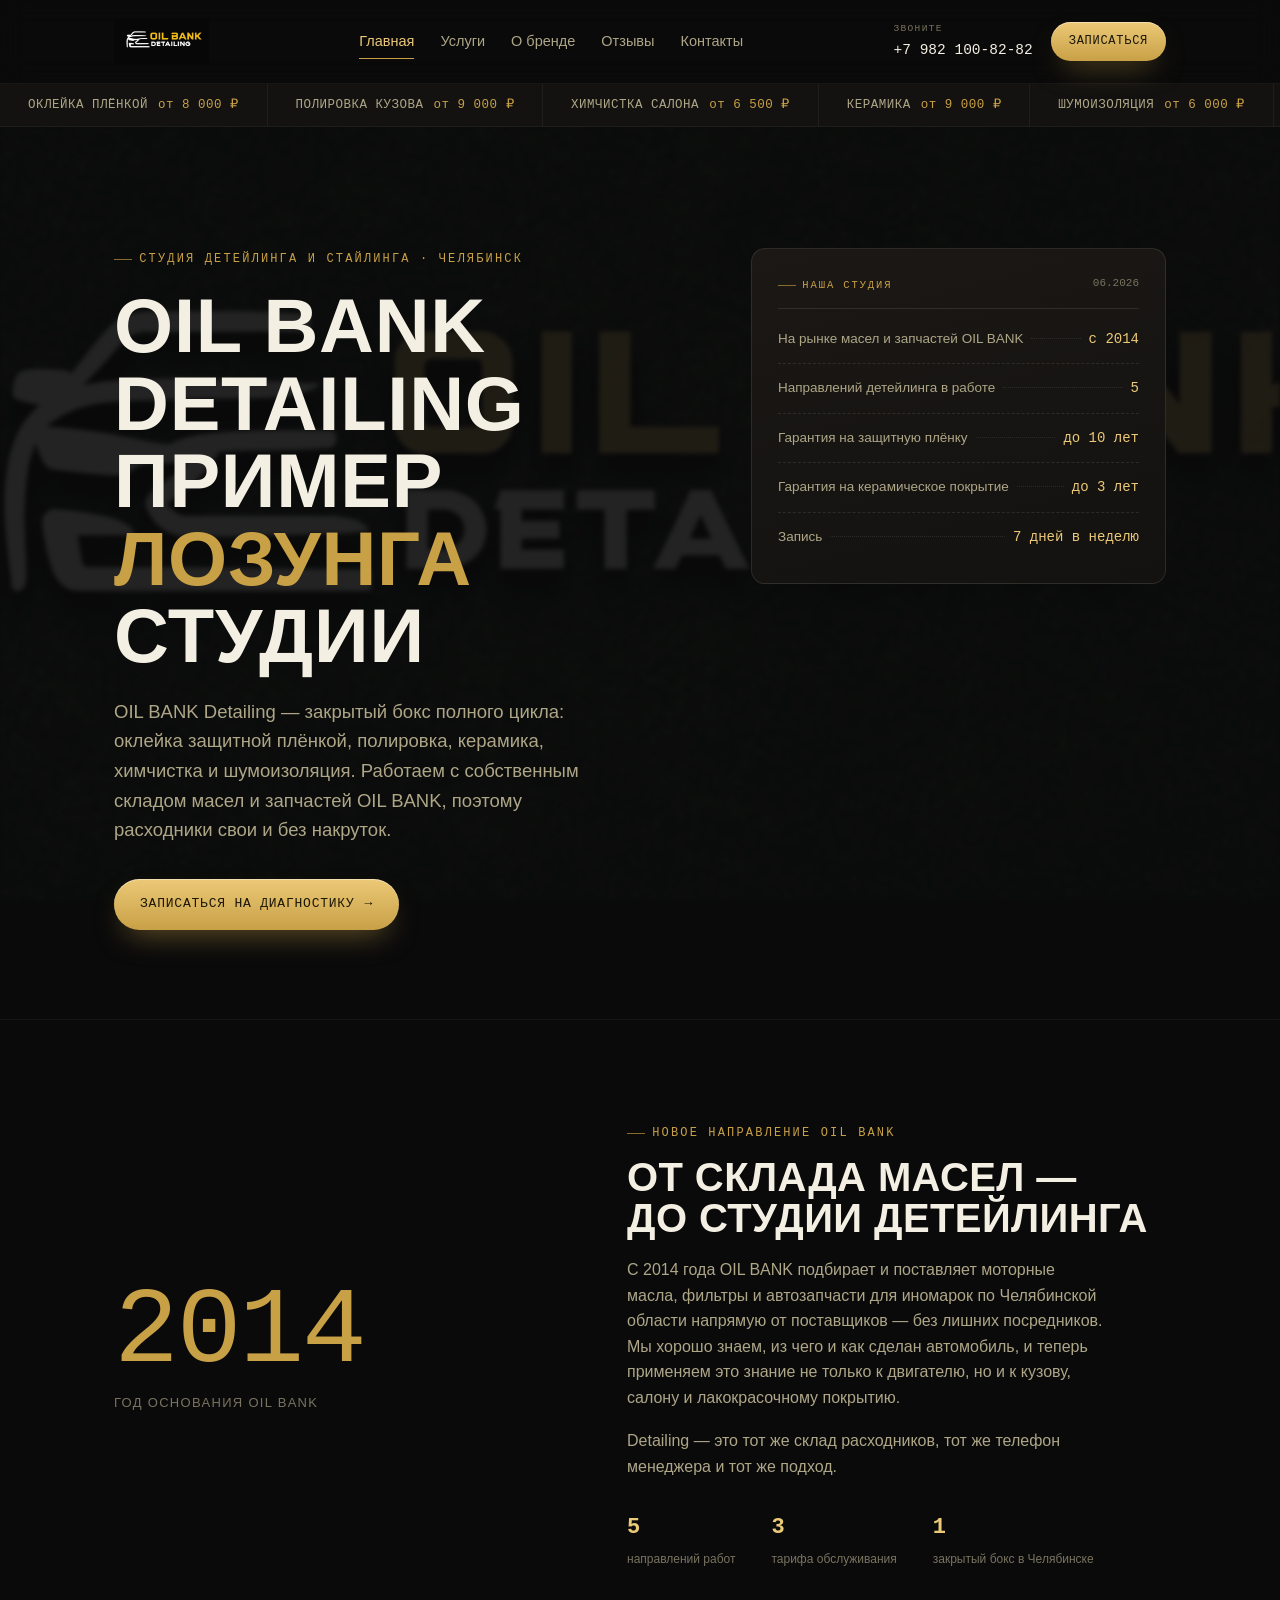
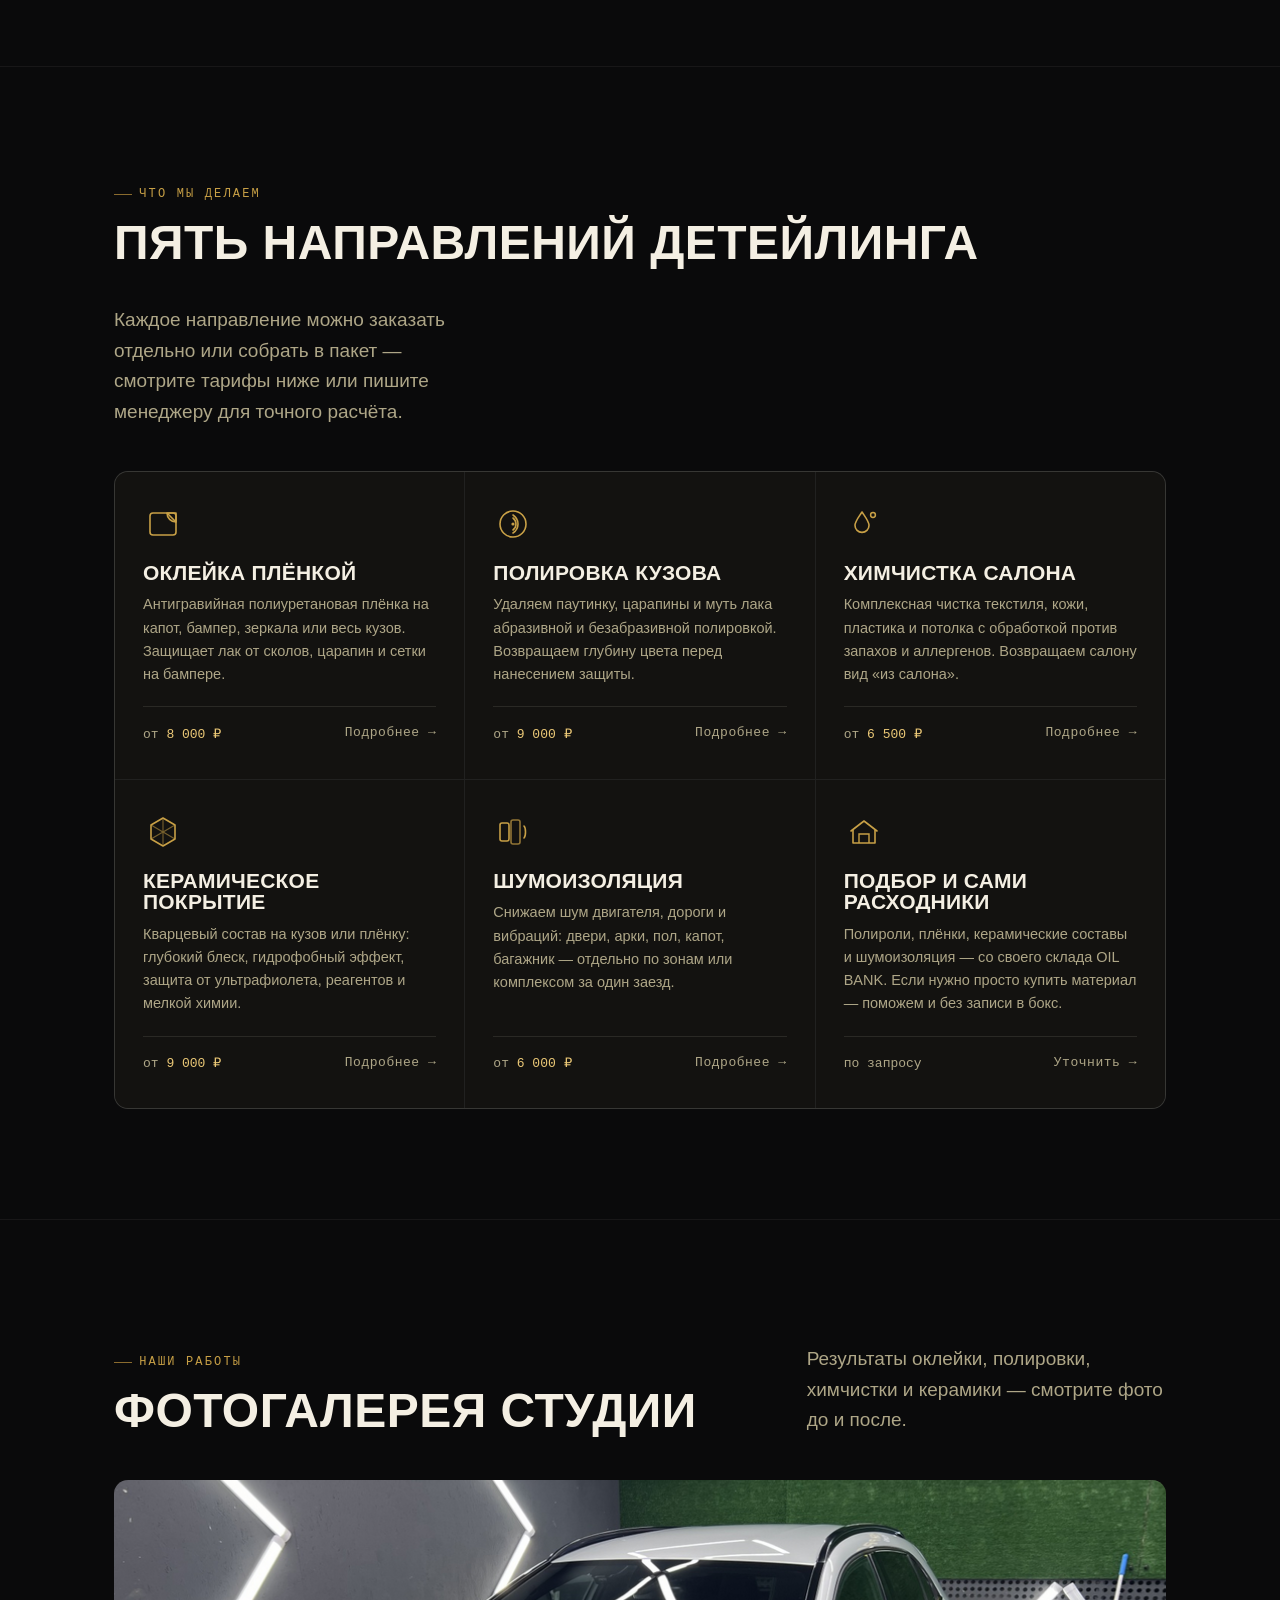
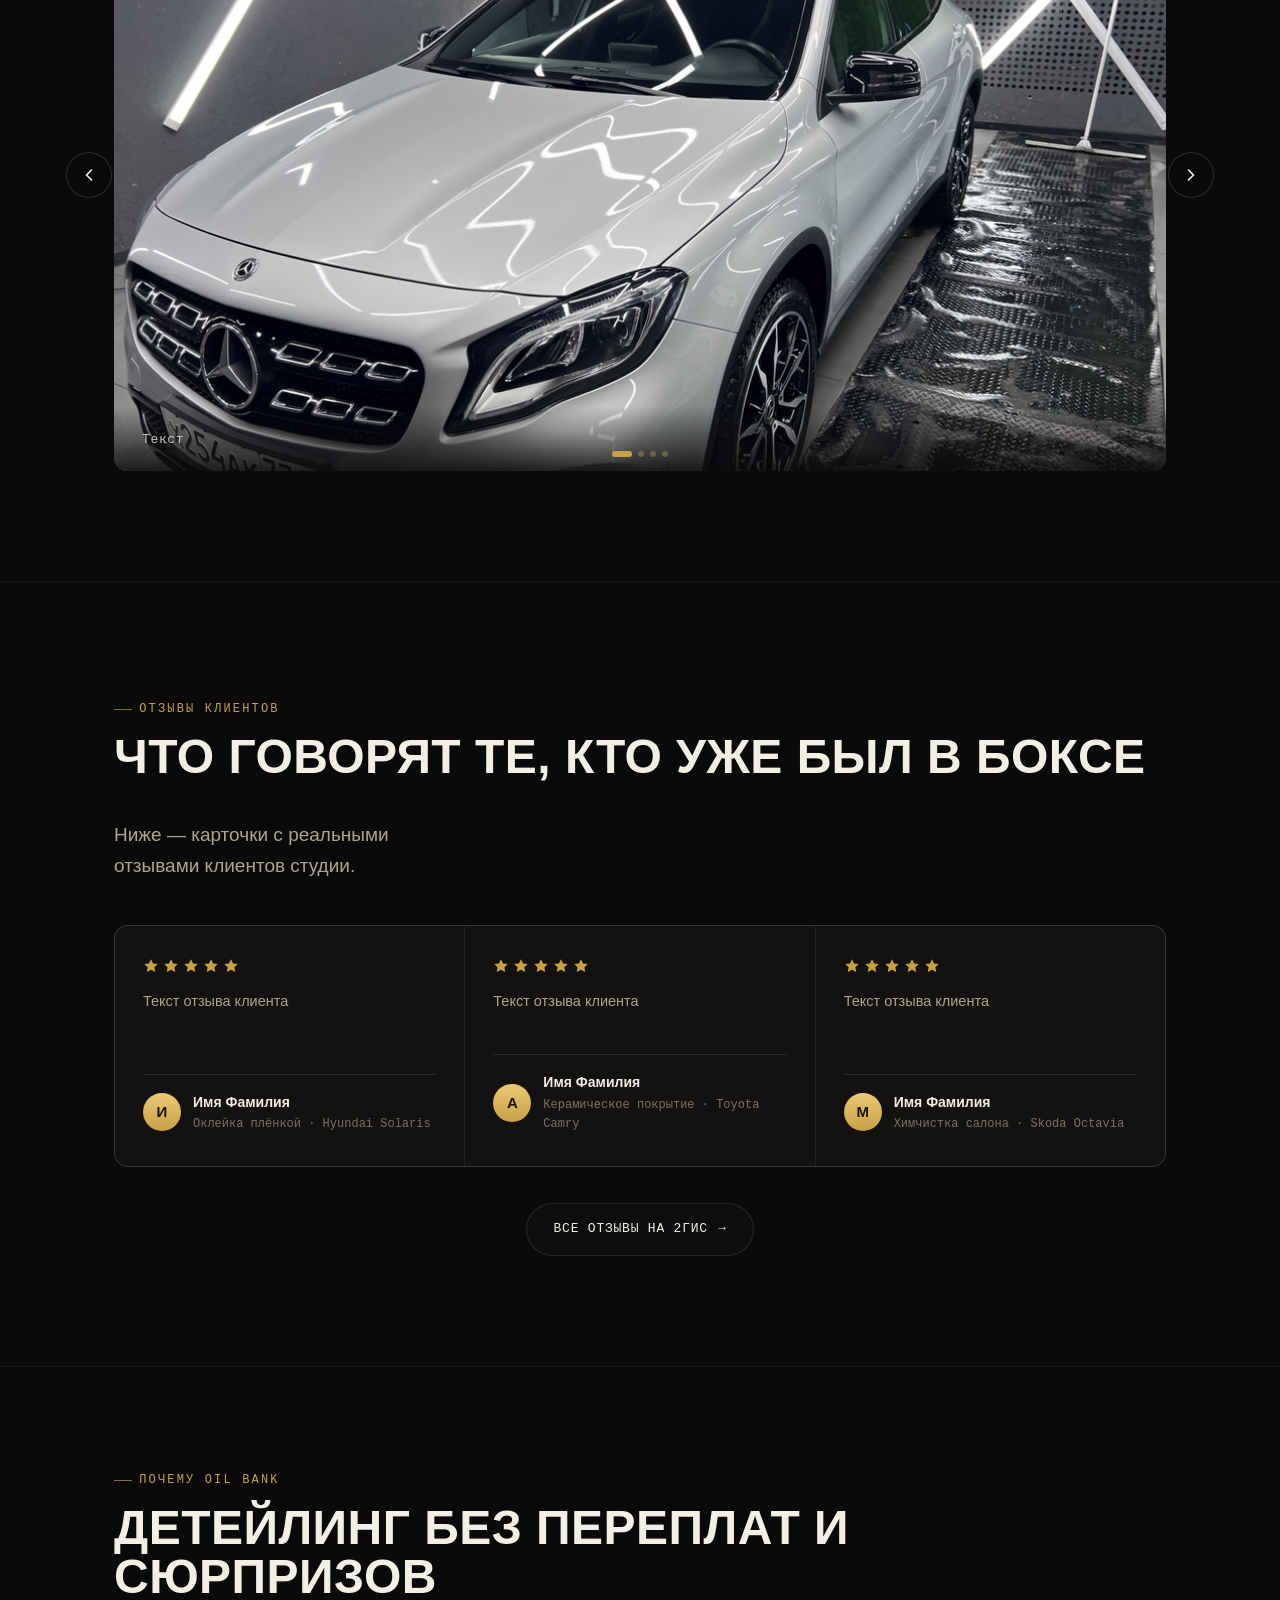
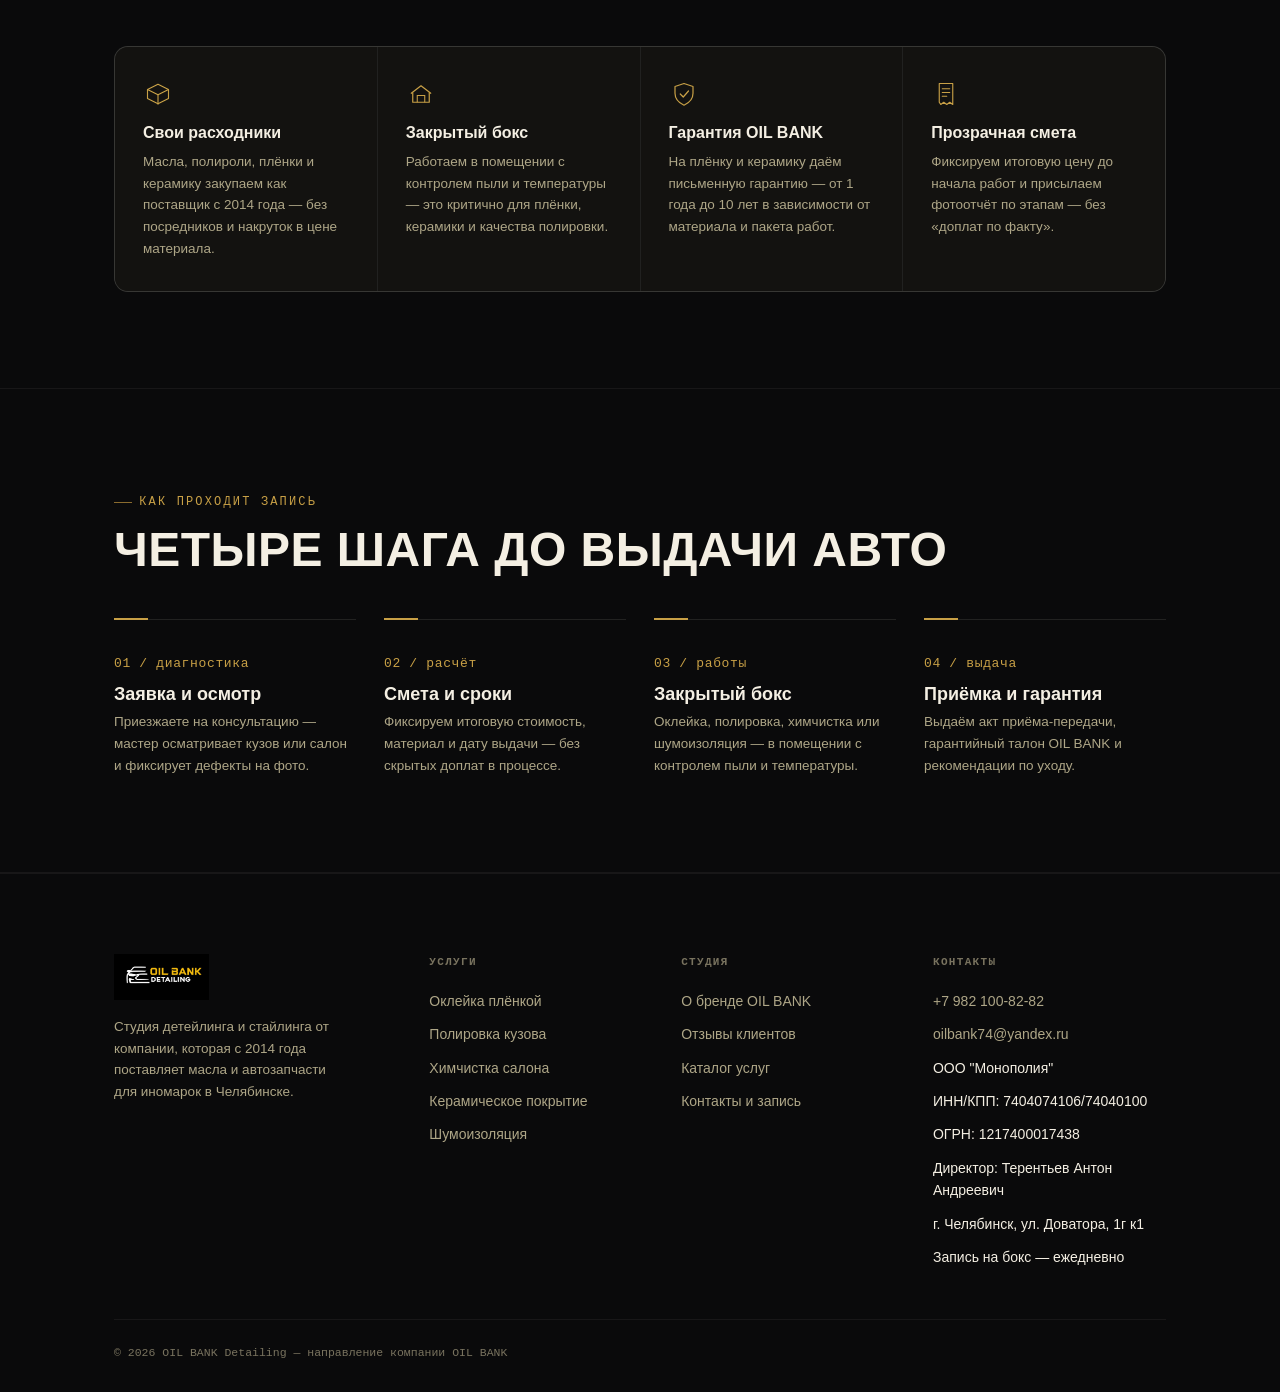
==== commit ad6b7bc9: "Replace SVG logo with image logo" ====
--- a/index.html
+++ b/index.html
@@ -458,14 +458,7 @@
     <div class="footer-grid">
       <div class="footer-brand">
         <a class="brand" href="index.html" aria-label="OIL BANK Detailing — на главную">
-          <svg class="brand-mark" viewBox="0 0 32 32" xmlns="http://www.w3.org/2000/svg" aria-hidden="true">
-            <rect width="32" height="32" rx="8" fill="#15130f"/>
-            <path d="M16 6c4.2 6.2 7.4 10 7.4 13.6a7.4 7.4 0 1 1-14.8 0C8.6 16 11.8 12.2 16 6Z" fill="#c8a046"/>
-          </svg>
-          <span class="brand-text">
-            <span class="brand-name">OIL <b>BANK</b></span>
-            <span class="brand-tag">DETAILING STUDIO</span>
-          </span>
+        <img src="images/logo.jpg" alt="OIL BANK Detailing" class="brand-logo-img">
         </a>
         <p>Студия детейлинга и стайлинга от компании, которая с 2014 года поставляет масла и автозапчасти для иномарок в Челябинске.</p>
       </div>
--- a/css/style.css
+++ b/css/style.css
@@ -0,0 +1,891 @@
+/* =================================================================
+   OIL BANK DETAILING — design tokens & components
+   Palette: near-black ground + brass/gold accent + warm bone ink
+   Type: Big Shoulders Display (display) / Manrope (body) / JetBrains Mono (utility)
+================================================================= */
+
+:root{
+  /* color */
+  --bg:        #0a0a0b;
+  --bg-1:      #131210;
+  --bg-2:      #1b1815;
+  --bg-2-soft: #211d18;
+  --ink:       #f4efe3;
+  --ink-dim:   #aea687;
+  --ink-faint: #79735f;
+  --line:      rgba(244,239,227,0.10);
+  --line-soft: rgba(244,239,227,0.06);
+  --gold:      #c8a046;
+  --gold-dim:  #8a6b2e;
+  --gold-bright:#ecc977;
+  --gold-ink:  #1b1607; /* text on gold */
+  --ok:        #7f9a73;
+
+  /* type */
+  --f-display: "Big Shoulders Display", "Arial Narrow", sans-serif;
+  --f-body: "Manrope", -apple-system, "Segoe UI", sans-serif;
+  --f-mono: "JetBrains Mono", ui-monospace, "SFMono-Regular", Menlo, monospace;
+
+  /* layout */
+  --container: 1180px;
+  --gutter: clamp(20px, 5vw, 64px);
+  --radius: 14px;
+  --radius-sm: 8px;
+  --header-h: 84px;
+
+  /* motion */
+  --ease: cubic-bezier(.2,.7,.2,1);
+}
+
+/* ---------- reset ---------- */
+*,*::before,*::after{box-sizing:border-box;}
+html{scroll-behavior:smooth;}
+body,h1,h2,h3,h4,p,figure,ul,ol{margin:0;}
+ul,ol{padding:0;list-style:none;}
+img,svg{display:block;max-width:100%;}
+a{color:inherit;text-decoration:none;}
+button{font:inherit;color:inherit;background:none;border:0;cursor:pointer;}
+input,textarea,select{font:inherit;color:inherit;}
+
+@media (prefers-reduced-motion: reduce){
+  *{animation-duration:.001ms !important;animation-iteration-count:1 !important;transition-duration:.001ms !important;scroll-behavior:auto !important;}
+}
+
+html,body{background:var(--bg);color:var(--ink);}
+body{
+  font-family:var(--f-body);
+  font-size:16px;
+  line-height:1.6;
+  -webkit-font-smoothing:antialiased;
+  overflow-x:hidden;
+}
+
+/* faint grain / vignette so the black never looks flat */
+body::before{
+  content:"";
+  position:fixed;inset:0;
+  pointer-events:none;
+  z-index:0;
+  background:
+    radial-gradient(ellipse 900px 600px at 85% -10%, rgba(200,160,70,.10), transparent 60%),
+    radial-gradient(ellipse 700px 500px at -10% 110%, rgba(200,160,70,.06), transparent 60%);
+}
+
+main,header,footer{position:relative;z-index:1;}
+
+:focus-visible{outline:2px solid var(--gold-bright);outline-offset:3px;border-radius:4px;}
+
+.container{
+  max-width:var(--container);
+  margin-inline:auto;
+  padding-inline:var(--gutter);
+}
+
+.visually-hidden{
+  position:absolute !important;width:1px;height:1px;overflow:hidden;
+  clip:rect(0 0 0 0);white-space:nowrap;
+}
+
+/* ---------- type helpers ---------- */
+.eyebrow{
+  font-family:var(--f-mono);
+  font-size:12px;
+  letter-spacing:.18em;
+  text-transform:uppercase;
+  color:var(--gold);
+  display:inline-flex;
+  align-items:center;
+  gap:.6em;
+}
+.eyebrow::before{
+  content:"";
+  width:18px;height:1px;
+  background:var(--gold-dim);
+  display:inline-block;
+}
+
+h1,h2,h3,.h-display{
+  font-family:var(--f-display);
+  font-weight:700;
+  text-transform:uppercase;
+  letter-spacing:.01em;
+  line-height:1.02;
+  color:var(--ink);
+}
+
+h1{font-size:clamp(40px, 6.2vw, 76px);}
+h2{font-size:clamp(30px, 4vw, 48px);}
+h3{font-size:clamp(20px, 2.4vw, 26px);}
+
+.lede{
+  font-size:clamp(16px, 1.6vw, 19px);
+  color:var(--ink-dim);
+  max-width:46ch;
+}
+
+.section-head{
+  display:flex;
+  flex-wrap:wrap;
+  align-items:flex-end;
+  justify-content:space-between;
+  gap:24px;
+  margin-bottom:44px;
+}
+.section-head h2{margin-top:14px;}
+.section-head .lede{margin-top:14px;max-width:34ch;}
+
+.gold{color:var(--gold);}
+.mono{font-family:var(--f-mono);}
+
+/* ---------- buttons ---------- */
+.btn{
+  display:inline-flex;
+  align-items:center;
+  gap:10px;
+  padding:15px 26px;
+  border-radius:999px;
+  font-family:var(--f-mono);
+  font-size:13px;
+  letter-spacing:.06em;
+  text-transform:uppercase;
+  white-space:nowrap;
+  transition:transform .25s var(--ease), box-shadow .25s var(--ease), background .25s var(--ease), border-color .25s var(--ease);
+}
+.btn-primary{
+  background:linear-gradient(180deg, var(--gold-bright), var(--gold));
+  color:var(--gold-ink);
+  box-shadow:0 1px 0 rgba(255,255,255,.4) inset, 0 14px 30px -12px rgba(200,160,70,.55);
+}
+.btn-primary:hover{transform:translateY(-2px);box-shadow:0 1px 0 rgba(255,255,255,.5) inset, 0 18px 34px -10px rgba(200,160,70,.7);}
+.btn-ghost{
+  border:1px solid var(--line);
+  color:var(--ink);
+  background:rgba(244,239,227,.02);
+}
+.btn-ghost:hover{border-color:var(--gold-dim);color:var(--gold-bright);}
+.btn-small{padding:10px 18px;font-size:12px;}
+.btn-block{width:100%;justify-content:center;}
+.btn-arrow::after{content:"→";transition:transform .2s var(--ease);}
+.btn-arrow:hover::after{transform:translateX(3px);}
+
+.link-arrow{
+  font-family:var(--f-mono);
+  font-size:13px;
+  letter-spacing:.04em;
+  color:var(--ink-dim);
+  display:inline-flex;
+  gap:8px;
+  align-items:center;
+  border-bottom:1px solid transparent;
+  padding-bottom:2px;
+  transition:color .2s, border-color .2s;
+}
+.link-arrow:hover{color:var(--gold-bright);border-color:var(--gold-dim);}
+
+/* =================================================================
+   HEADER
+================================================================= */
+.site-header{
+  position:sticky;top:0;z-index:50;
+  height:var(--header-h);
+  display:flex;align-items:center;
+  background:rgba(10,10,11,.7);
+  backdrop-filter:blur(14px);
+  border-bottom:1px solid var(--line-soft);
+  transition:background .3s, border-color .3s;
+}
+.site-header.is-scrolled{background:rgba(10,10,11,.92);border-color:var(--line);}
+
+.nav-row{
+  width:100%;
+  display:flex;
+  align-items:center;
+  justify-content:space-between;
+  gap:24px;
+}
+
+.brand{display:flex;align-items:center;gap:10px;flex-shrink:0;}
+.brand-mark{width:30px;height:30px;flex-shrink:0;}
+.brand-text{display:flex;flex-direction:column;line-height:1;}
+.brand-name{
+  font-family:var(--f-display);
+  font-size:20px;
+  font-weight:700;
+  letter-spacing:.03em;
+  color:var(--ink);
+}
+.brand-name b{color:var(--gold);font-weight:700;}
+.brand-tag{
+  font-family:var(--f-mono);
+  font-size:9.5px;
+  letter-spacing:.28em;
+  color:var(--ink-faint);
+  margin-top:3px;
+}
+
+.main-nav{display:flex;align-items:center;gap:26px;}
+.main-nav a{
+  font-size:14.5px;
+  color:var(--ink-dim);
+  position:relative;
+  padding:6px 0;
+  transition:color .2s;
+}
+.main-nav a:hover{color:var(--ink);}
+.main-nav a.is-current{color:var(--gold-bright);}
+.main-nav a.is-current::after{
+  content:"";position:absolute;left:0;right:0;bottom:0;height:1px;background:var(--gold);
+}
+
+.head-actions{display:flex;align-items:center;gap:18px;flex-shrink:0;}
+.head-phone{
+  font-family:var(--f-mono);
+  font-size:14.5px;
+  color:var(--ink);
+  white-space:nowrap;
+}
+.head-phone span{display:block;font-size:9.5px;color:var(--ink-faint);letter-spacing:.14em;text-transform:uppercase;margin-bottom:2px;}
+
+.nav-toggle{
+  display:none;
+  width:38px;height:38px;
+  border:1px solid var(--line);
+  border-radius:8px;
+  align-items:center;justify-content:center;
+  flex-shrink:0;
+}
+.nav-toggle span,.nav-toggle span::before,.nav-toggle span::after{
+  content:"";display:block;width:16px;height:1.4px;background:var(--ink);position:relative;transition:transform .25s, opacity .25s;
+}
+.nav-toggle span::before{position:absolute;top:-5px;}
+.nav-toggle span::after{position:absolute;top:5px;}
+.nav-toggle[aria-expanded="true"] span{background:transparent;}
+.nav-toggle[aria-expanded="true"] span::before{transform:rotate(45deg);top:0;}
+.nav-toggle[aria-expanded="true"] span::after{transform:rotate(-45deg);top:0;}
+
+/* ---------- ticker ---------- */
+.ticker{
+  border-bottom:1px solid var(--line-soft);
+  background:var(--bg-1);
+  overflow:hidden;
+  white-space:nowrap;
+}
+.ticker-track{
+  display:inline-flex;
+  width:max-content;
+  animation:ticker 38s linear infinite;
+}
+@keyframes ticker{from{transform:translateX(0);}to{transform:translateX(-50%);}}
+.ticker-item{
+  font-family:var(--f-mono);
+  font-size:12.5px;
+  letter-spacing:.04em;
+  color:var(--ink-dim);
+  padding:11px 28px;
+  display:inline-flex;
+  gap:10px;
+  align-items:center;
+  border-right:1px solid var(--line-soft);
+}
+.ticker-item b{color:var(--gold);font-weight:500;}
+.ticker:hover .ticker-track{animation-play-state:paused;}
+
+/* =================================================================
+   HERO
+================================================================= */
+.hero{
+  padding:clamp(64px,9vw,120px) 0 clamp(56px,7vw,90px);
+  border-bottom:1px solid var(--line-soft);
+  position:relative;
+}
+.hero-grid{
+  display:grid;
+  grid-template-columns:1.35fr 1fr;
+  gap:clamp(36px,6vw,80px);
+  align-items:start;
+}
+.hero h1{margin-top:18px;}
+.hero h1 em{
+  font-style:normal;
+  color:var(--gold);
+}
+.hero .lede{margin-top:22px;font-size:clamp(16px,1.5vw,18.5px);}
+.hero-ctas{display:flex;gap:16px;margin-top:34px;flex-wrap:wrap;}
+
+.statement{
+  background:linear-gradient(165deg, var(--bg-2), var(--bg-1));
+  border:1px solid var(--line);
+  border-radius:var(--radius);
+  padding:26px 26px 22px;
+  margin-top:6px;
+}
+.statement-head{
+  display:flex;justify-content:space-between;align-items:baseline;
+  border-bottom:1px solid var(--line);
+  padding-bottom:14px;margin-bottom:6px;
+}
+.statement-head .eyebrow{font-size:10.5px;}
+.statement-head time{font-family:var(--f-mono);font-size:11px;color:var(--ink-faint);}
+.statement-row{
+  display:flex;align-items:baseline;gap:8px;
+  padding:13px 0;
+  border-bottom:1px dashed var(--line);
+}
+.statement-row:last-child{border-bottom:0;}
+.statement-row .label{font-size:13.5px;color:var(--ink-dim);white-space:nowrap;}
+.statement-row .fill{flex:1;border-bottom:1px dotted var(--line);transform:translateY(-4px);}
+.statement-row .value{font-family:var(--f-mono);font-size:14px;color:var(--gold-bright);white-space:nowrap;}
+
+/* =================================================================
+   HERITAGE BAND
+================================================================= */
+.heritage{
+  padding:clamp(56px,8vw,96px) 0;
+  border-bottom:1px solid var(--line-soft);
+}
+.heritage-grid{
+  display:grid;grid-template-columns:.9fr 1.1fr;gap:clamp(32px,6vw,72px);align-items:center;
+}
+.heritage h2{margin-top:14px;font-size:clamp(28px,3.6vw,40px);}
+.heritage-figure{
+  font-family:var(--f-mono);
+  font-size:clamp(64px,9vw,108px);
+  color:var(--gold);
+  line-height:1;
+  letter-spacing:-.02em;
+}
+.heritage-figure span{display:block;font-family:var(--f-body);font-size:13px;letter-spacing:.1em;text-transform:uppercase;color:var(--ink-faint);margin-top:10px;}
+.heritage-text p{margin-top:18px;color:var(--ink-dim);max-width:54ch;}
+.heritage-stats{display:flex;gap:36px;margin-top:30px;flex-wrap:wrap;}
+.heritage-stats div b{display:block;font-family:var(--f-mono);font-size:22px;color:var(--gold-bright);}
+.heritage-stats div span{font-size:12px;color:var(--ink-faint);}
+
+/* =================================================================
+   SERVICES GRID (home teaser + services page)
+================================================================= */
+.services-section{padding:clamp(64px,9vw,110px) 0;border-bottom:1px solid var(--line-soft);}
+.svc-grid{
+  display:grid;
+  grid-template-columns:repeat(3,1fr);
+  gap:1px;
+  background:var(--line);
+  border:1px solid var(--line);
+  border-radius:var(--radius);
+  overflow:hidden;
+}
+.svc-card{
+  background:var(--bg-1);
+  padding:32px 28px;
+  display:flex;flex-direction:column;
+  min-height:280px;
+  transition:background .25s var(--ease);
+}
+.svc-card:hover{background:var(--bg-2);}
+.svc-icon{width:40px;height:40px;color:var(--gold);margin-bottom:18px;}
+.svc-card h3{font-size:21px;}
+.svc-card p{color:var(--ink-dim);font-size:14.5px;margin-top:10px;flex:1;}
+.svc-foot{
+  display:flex;align-items:center;justify-content:space-between;
+  margin-top:20px;padding-top:16px;border-top:1px solid var(--line);
+}
+.svc-price{font-family:var(--f-mono);font-size:13px;color:var(--ink-dim);}
+.svc-price b{color:var(--gold-bright);font-weight:500;}
+
+/* =================================================================
+   TRUST GRID
+================================================================= */
+.trust-section{padding:clamp(56px,8vw,96px) 0;border-bottom:1px solid var(--line-soft);}
+.trust-grid{
+  display:grid;
+  grid-template-columns:repeat(4,1fr);
+  gap:1px;
+  background:var(--line);
+  border:1px solid var(--line);
+  border-radius:var(--radius);
+  overflow:hidden;
+}
+.trust-item{
+  background:var(--bg-1);
+  padding:32px 28px;
+  display:flex;flex-direction:column;
+  transition:background .25s var(--ease);
+}
+.trust-item:hover{background:var(--bg-2);}
+.trust-item .svc-icon{width:30px;height:30px;margin-bottom:16px;}
+.trust-item h3{font-size:16px;text-transform:none;letter-spacing:0;font-family:var(--f-body);font-weight:700;}
+.trust-item p{margin-top:10px;font-size:13.5px;color:var(--ink-dim);}
+
+/* =================================================================
+   PROCESS
+================================================================= */
+.process-section{padding:clamp(56px,8vw,96px) 0;border-bottom:1px solid var(--line-soft);}
+.process-grid{display:grid;grid-template-columns:repeat(4,1fr);gap:28px;}
+.process-step{position:relative;padding-top:30px;}
+.process-step::before{
+  content:"";position:absolute;top:0;left:0;width:100%;height:1px;background:var(--line);
+}
+.process-step::after{
+  content:"";position:absolute;top:-1px;left:0;width:34px;height:2px;background:var(--gold);
+}
+.process-num{font-family:var(--f-mono);color:var(--gold);font-size:13px;letter-spacing:.05em;}
+.process-step h3{font-size:18px;margin-top:10px;text-transform:none;letter-spacing:0;font-family:var(--f-body);font-weight:700;}
+.process-step p{margin-top:8px;font-size:13.5px;color:var(--ink-dim);}
+
+/* =================================================================
+   TARIFFS — bank-card signature
+================================================================= */
+.tariff-section{padding:clamp(64px,9vw,110px) 0;border-bottom:1px solid var(--line-soft);}
+.tariff-grid{display:grid;grid-template-columns:repeat(3,1fr);gap:26px;}
+.tariff{display:flex;flex-direction:column;}
+.tariff-card{
+  border-radius:16px;
+  padding:24px 24px 22px;
+  position:relative;
+  background:linear-gradient(150deg, #221e18 0%, #15130f 60%, #0d0c0a 100%);
+  border:1px solid var(--line);
+  box-shadow:0 24px 40px -28px rgba(0,0,0,.7);
+  overflow:hidden;
+  isolation:isolate;
+}
+.tariff-card::before{
+  content:"";position:absolute;inset:0;z-index:-1;
+  background:radial-gradient(420px 200px at 110% -10%, rgba(200,160,70,.20), transparent 60%);
+}
+.tariff--featured .tariff-card{
+  background:linear-gradient(150deg, #3a2f17 0%, #221c10 55%, #14110a 100%);
+  border-color:var(--gold-dim);
+  box-shadow:0 28px 50px -26px rgba(200,160,70,.35);
+}
+.tariff-badge{
+  position:absolute;top:18px;right:20px;
+  font-family:var(--f-mono);font-size:10px;letter-spacing:.1em;text-transform:uppercase;
+  color:var(--gold-bright);
+  border:1px solid var(--gold-dim);
+  border-radius:999px;padding:5px 10px;
+}
+.chip{width:34px;height:24px;color:var(--gold-bright);opacity:.9;}
+.tariff-name{
+  font-family:var(--f-mono);font-size:11px;letter-spacing:.18em;text-transform:uppercase;color:var(--ink-faint);
+  margin-top:20px;
+}
+.tariff-title{font-family:var(--f-display);font-size:26px;text-transform:uppercase;color:var(--ink);margin-top:4px;}
+.tariff-number{
+  font-family:var(--f-mono);font-size:14px;letter-spacing:.12em;color:var(--ink-dim);margin-top:18px;
+}
+.tariff-bottom{display:flex;justify-content:space-between;align-items:flex-end;margin-top:18px;}
+.tariff-price{font-family:var(--f-mono);font-size:20px;color:var(--gold-bright);}
+.tariff-price span{display:block;font-size:10px;letter-spacing:.1em;color:var(--ink-faint);text-transform:uppercase;margin-bottom:4px;}
+.tariff-valid{font-family:var(--f-mono);font-size:11px;color:var(--ink-faint);text-align:right;}
+.tariff-list{margin-top:22px;display:flex;flex-direction:column;gap:11px;flex:1;}
+.tariff-list li{display:flex;gap:10px;font-size:14px;color:var(--ink-dim);align-items:flex-start;}
+.tariff-list li svg{width:15px;height:15px;color:var(--gold);flex-shrink:0;margin-top:3px;}
+.tariff .btn{margin-top:22px;}
+
+/* =================================================================
+   CTA BAND + FORM
+================================================================= */
+.cta-band{padding:clamp(64px,9vw,110px) 0;}
+.cta-grid{
+  display:grid;grid-template-columns:1fr .9fr;gap:clamp(32px,6vw,72px);
+  background:linear-gradient(135deg, var(--bg-2), var(--bg-1));
+  border:1px solid var(--line);
+  border-radius:20px;
+  padding:clamp(32px,5vw,56px);
+}
+.cta-grid h2{font-size:clamp(26px,3.2vw,36px);}
+.cta-grid .lede{margin-top:16px;}
+.cta-points{margin-top:26px;display:flex;flex-direction:column;gap:12px;}
+.cta-points li{display:flex;gap:10px;font-size:14px;color:var(--ink-dim);}
+.cta-points svg{width:16px;height:16px;color:var(--gold);flex-shrink:0;margin-top:2px;}
+
+.form-field{margin-bottom:16px;}
+.form-field label{
+  display:block;font-family:var(--f-mono);font-size:11px;letter-spacing:.08em;text-transform:uppercase;color:var(--ink-faint);margin-bottom:8px;
+}
+.form-field input,.form-field textarea,.form-field select{
+  width:100%;
+  background:rgba(244,239,227,.04);
+  border:1px solid var(--line);
+  border-radius:var(--radius-sm);
+  padding:13px 14px;
+  color:var(--ink);
+  font-size:14.5px;
+  transition:border-color .2s, background .2s;
+}
+.form-field select{appearance:none;background-image:linear-gradient(45deg, transparent 50%, var(--ink-dim) 50%), linear-gradient(135deg, var(--ink-dim) 50%, transparent 50%);background-position:calc(100% - 18px) center, calc(100% - 13px) center;background-size:5px 5px, 5px 5px;background-repeat:no-repeat;}
+.form-field input::placeholder,.form-field textarea::placeholder{color:var(--ink-faint);}
+.form-field input:focus,.form-field textarea:focus,.form-field select:focus{border-color:var(--gold-dim);background:rgba(244,239,227,.06);}
+.form-row{display:grid;grid-template-columns:1fr 1fr;gap:14px;}
+.form-consent{font-size:12px;color:var(--ink-faint);margin-top:4px;line-height:1.5;}
+.form-consent a{color:var(--ink-dim);border-bottom:1px dotted var(--ink-faint);}
+.form-success{
+  display:none;
+  border:1px solid var(--ok);
+  background:rgba(127,154,115,.08);
+  border-radius:var(--radius-sm);
+  padding:16px;
+  font-size:13.5px;
+  color:#cfe0c6;
+  margin-top:16px;
+}
+.form-success.is-visible{display:block;}
+form.is-sent .form-fields{display:none;}
+
+/* ---------- simple closing banner (services page) ---------- */
+.end-cta{padding:0 0 clamp(64px,9vw,110px);}
+.end-cta .panel{
+  background:linear-gradient(135deg, var(--bg-2), var(--bg-1));
+  border:1px solid var(--line);border-radius:20px;
+  padding:clamp(34px,6vw,56px);text-align:center;
+}
+.end-cta h2{font-size:clamp(26px,3.4vw,38px);}
+.end-cta p.lede{margin:16px auto 30px;max-width:48ch;}
+.end-cta .btns{display:flex;gap:16px;justify-content:center;flex-wrap:wrap;}
+
+/* =================================================================
+   FOOTER
+================================================================= */
+.site-footer{border-top:1px solid var(--line-soft);padding:clamp(48px,7vw,80px) 0 30px;}
+.footer-grid{
+  display:grid;grid-template-columns:1.3fr 1fr 1fr 1.1fr;gap:40px;
+  padding-bottom:40px;border-bottom:1px solid var(--line-soft);
+}
+.footer-brand p{margin-top:16px;color:var(--ink-dim);font-size:13.5px;max-width:30ch;}
+.footer-col h4{
+  font-family:var(--f-mono);font-size:11px;letter-spacing:.12em;text-transform:uppercase;color:var(--ink-faint);margin-bottom:18px;
+}
+.footer-col li{margin-bottom:11px;font-size:14px;}
+.footer-col a{color:var(--ink-dim);transition:color .2s;}
+.footer-col a:hover{color:var(--gold-bright);}
+.footer-col .accent{color:var(--ink);}
+.foot-bottom{
+  display:flex;justify-content:space-between;align-items:center;flex-wrap:wrap;gap:14px;
+  padding-top:24px;
+  font-family:var(--f-mono);font-size:11.5px;color:var(--ink-faint);
+}
+
+/* =================================================================
+   PAGE HERO (services / contacts)
+================================================================= */
+.page-hero{padding:clamp(54px,8vw,90px) 0 clamp(40px,5vw,56px);border-bottom:1px solid var(--line-soft);}
+.page-hero .crumb{font-family:var(--f-mono);font-size:12px;color:var(--ink-faint);}
+.page-hero .crumb a{color:var(--ink-dim);}
+.page-hero .crumb a:hover{color:var(--gold-bright);}
+.page-hero h1{margin-top:14px;font-size:clamp(34px,5vw,58px);}
+.page-hero .lede{margin-top:18px;}
+
+/* ---------- subnav pills (services page) ---------- */
+.subnav-wrap{
+  position:sticky;top:var(--header-h);z-index:40;
+  background:rgba(10,10,11,.92);
+  backdrop-filter:blur(10px);
+  border-bottom:1px solid var(--line-soft);
+}
+.subnav{display:flex;gap:8px;padding:14px 0;overflow-x:auto;scrollbar-width:none;}
+.subnav::-webkit-scrollbar{display:none;}
+.subnav a{
+  font-family:var(--f-mono);font-size:12.5px;letter-spacing:.03em;white-space:nowrap;
+  padding:9px 16px;border-radius:999px;border:1px solid var(--line);color:var(--ink-dim);
+  transition:border-color .2s, color .2s, background .2s;
+}
+.subnav a:hover{color:var(--ink);border-color:var(--ink-faint);}
+.subnav a.is-active{background:var(--gold);color:var(--gold-ink);border-color:var(--gold);}
+
+/* ---------- service detail sections ---------- */
+.svc-detail{
+  padding:clamp(56px,8vw,96px) 0;
+  border-bottom:1px solid var(--line-soft);
+  scroll-margin-top:calc(var(--header-h) + 64px);
+}
+.svc-detail-grid{display:grid;grid-template-columns:1fr 1fr;gap:clamp(36px,6vw,80px);align-items:start;}
+.svc-detail .eyebrow{margin-bottom:14px;}
+.svc-detail h2{font-size:clamp(28px,3.6vw,42px);}
+.svc-detail .lede{margin-top:16px;max-width:46ch;}
+.svc-variants{margin-top:28px;display:flex;flex-wrap:wrap;gap:10px;}
+.svc-variants span{
+  font-family:var(--f-mono);font-size:12.5px;color:var(--ink-dim);
+  border:1px solid var(--line);border-radius:999px;padding:8px 14px;
+}
+.svc-detail .btn{margin-top:30px;}
+
+.price-table{border:1px solid var(--line);border-radius:var(--radius);overflow:hidden;}
+.price-table-head{
+  display:flex;justify-content:space-between;
+  padding:16px 22px;background:var(--bg-2);
+  font-family:var(--f-mono);font-size:11px;letter-spacing:.1em;text-transform:uppercase;color:var(--ink-faint);
+}
+.price-row{
+  display:flex;justify-content:space-between;gap:16px;
+  padding:17px 22px;border-top:1px solid var(--line);
+}
+.price-row:nth-child(odd){background:rgba(244,239,227,.015);}
+.price-row .item{font-size:14.5px;color:var(--ink);}
+.price-row .item small{display:block;color:var(--ink-faint);font-size:12px;margin-top:3px;}
+.price-row .price{font-family:var(--f-mono);font-size:14.5px;color:var(--gold-bright);white-space:nowrap;}
+.price-note{padding:14px 22px;font-size:12px;color:var(--ink-faint);background:var(--bg-1);border-top:1px solid var(--line);}
+
+/* =================================================================
+   CONTACTS PAGE
+================================================================= */
+.contacts-section{padding:clamp(56px,8vw,96px) 0;}
+.contacts-grid{display:grid;grid-template-columns:1fr 1.1fr;gap:clamp(36px,6vw,72px);}
+.contact-list{display:flex;flex-direction:column;gap:0;border-top:1px solid var(--line);}
+.contact-list .row{
+  display:flex;justify-content:space-between;gap:16px;padding:20px 0;border-bottom:1px solid var(--line);
+}
+.contact-list .label{font-family:var(--f-mono);font-size:11px;letter-spacing:.1em;text-transform:uppercase;color:var(--ink-faint);padding-top:3px;}
+.contact-list .val{font-size:16px;text-align:right;}
+.contact-list .val a:hover{color:var(--gold-bright);}
+.contact-list .val small{display:block;color:var(--ink-faint);font-size:12.5px;margin-top:4px;font-family:var(--f-mono);}
+
+.messenger-links{display:flex;gap:14px;margin-top:26px;flex-wrap:wrap;}
+.messenger-btn{
+  display:inline-flex;align-items:center;gap:10px;
+  padding:13px 20px;border:1px solid var(--line);border-radius:999px;
+  background:rgba(244,239,227,.02);
+  font-family:var(--f-mono);font-size:13px;letter-spacing:.04em;color:var(--ink);
+  transition:border-color .2s, color .2s, transform .2s, background .2s;
+}
+.messenger-btn svg{width:20px;height:20px;color:var(--gold);flex-shrink:0;}
+.messenger-btn:hover{border-color:var(--gold-dim);color:var(--gold-bright);transform:translateY(-2px);background:rgba(244,239,227,.04);}
+
+.hours-table{margin-top:30px;}
+.hours-table .row{padding:13px 0;border-bottom:1px dashed var(--line);display:flex;justify-content:space-between;}
+.hours-table .row:first-child{border-top:0;}
+.hours-table .day{font-size:14px;color:var(--ink-dim);}
+.hours-table .time{font-family:var(--f-mono);font-size:14px;color:var(--ink);}
+
+.map-frame{
+  margin-top:34px;border-radius:var(--radius);overflow:hidden;border:1px solid var(--line);
+  filter:grayscale(.15) contrast(1.05);
+}
+.map-frame iframe{width:100%;height:280px;border:0;display:block;}
+.map-caption{font-size:12px;color:var(--ink-faint);margin-top:10px;font-family:var(--f-mono);}
+
+.contact-map-panel{
+  background:linear-gradient(165deg, var(--bg-2), var(--bg-1));
+  border:1px solid var(--line);border-radius:var(--radius);
+  padding:clamp(26px,4vw,40px);
+}
+
+#connect{scroll-margin-top:calc(var(--header-h) + 24px);}
+
+/* =================================================================
+   RESPONSIVE
+================================================================= */
+@media (max-width:980px){
+  .main-nav{display:none;}
+  .nav-toggle{display:flex;}
+  .main-nav.is-open{
+    display:flex;position:absolute;top:var(--header-h);left:0;right:0;
+    flex-direction:column;align-items:flex-start;gap:0;
+    background:rgba(10,10,11,.98);border-bottom:1px solid var(--line);
+    padding:8px var(--gutter) 18px;
+  }
+  .main-nav.is-open a{width:100%;padding:13px 0;border-bottom:1px solid var(--line-soft);}
+  .head-phone{display:none;}
+
+  .hero-grid{grid-template-columns:1fr;}
+  .heritage-grid{grid-template-columns:1fr;}
+  .heritage-stats{gap:28px;}
+  .svc-grid{grid-template-columns:repeat(2,1fr);}
+  .trust-grid{grid-template-columns:repeat(2,1fr);}
+  .reviews-grid{grid-template-columns:repeat(2,1fr);}
+  .process-grid{grid-template-columns:repeat(2,1fr);}
+  .tariff-grid{grid-template-columns:1fr;max-width:420px;margin-inline:auto;}
+  .cta-grid{grid-template-columns:1fr;}
+  .footer-grid{grid-template-columns:1fr 1fr;gap:32px;}
+  .svc-detail-grid{grid-template-columns:1fr;}
+  .contacts-grid{grid-template-columns:1fr;}
+}
+
+@media (max-width:620px){
+  .svc-grid{grid-template-columns:1fr;}
+  .trust-grid{grid-template-columns:1fr;}
+  .reviews-grid{grid-template-columns:1fr;}
+  .process-grid{grid-template-columns:1fr;}
+  .footer-grid{grid-template-columns:1fr;gap:30px;}
+  .form-row{grid-template-columns:1fr;}
+  .hero-ctas{flex-direction:column;align-items:stretch;}
+  .hero-ctas .btn{justify-content:center;}
+  .foot-bottom{flex-direction:column;align-items:flex-start;}
+
+  .statement-row{flex-wrap:wrap;row-gap:6px;}
+  .statement-row .label{white-space:normal;flex:1 1 100%;}
+  .statement-row .fill{display:none;}
+  .statement-row .value{margin-left:auto;}
+}
+
+/* =================================================================
+   GALLERY SLIDER — собственная реализация без зависимостей
+================================================================= */
+.gallery-section{
+  padding:clamp(64px,9vw,110px) 0;
+  border-bottom:1px solid var(--line-soft);
+}
+.gallery-slider-wrap{
+  position:relative;
+  margin-top:44px;
+  overflow:hidden;
+  border-radius:var(--radius);
+  user-select:none;
+}
+.ob-gallery-swiper{
+  overflow:hidden;
+  border-radius:var(--radius);
+}
+.ob-gallery-track{
+  display:flex;
+  transition:transform .65s cubic-bezier(.2,.7,.2,1);
+}
+.ob-slide{
+  flex:0 0 100%;
+  min-width:0;
+}
+.gallery-slide-inner{
+  position:relative;
+  aspect-ratio:16/9;
+  overflow:hidden;
+  background:var(--bg-2);
+}
+.gallery-slide-inner img{
+  width:100%;height:100%;
+  object-fit:cover;display:block;
+  transition:transform .65s cubic-bezier(.2,.7,.2,1);
+}
+.ob-slide.is-active .gallery-slide-inner img{transform:scale(1.03);}
+.gallery-caption{
+  position:absolute;bottom:0;left:0;right:0;
+  padding:24px 28px 20px;
+  background:linear-gradient(transparent,rgba(10,10,11,.85));
+  font-family:var(--f-mono);font-size:13px;letter-spacing:.05em;
+  color:rgba(244,239,227,.8);
+}
+.gallery-btn{
+  position:absolute;top:50%;transform:translateY(-50%);z-index:10;
+  width:46px;height:46px;border-radius:50%;
+  background:rgba(10,10,11,.75);border:1px solid rgba(244,239,227,.15);
+  display:flex;align-items:center;justify-content:center;
+  color:var(--ink);cursor:pointer;
+  transition:background .2s,border-color .2s;
+  backdrop-filter:blur(8px);
+}
+.gallery-btn:hover{background:rgba(200,160,70,.2);border-color:var(--gold);}
+.gallery-btn svg{width:20px;height:20px;}
+.gallery-btn-prev{left:16px;}
+.gallery-btn-next{right:16px;}
+.ob-gallery-dots{
+  display:flex;gap:6px;justify-content:center;
+  position:absolute;bottom:14px;left:0;right:0;z-index:10;
+}
+.ob-dot{
+  width:6px;height:6px;border-radius:3px;
+  background:var(--gold);opacity:.4;
+  border:none;cursor:pointer;padding:0;
+  transition:opacity .2s,width .25s var(--ease);
+}
+.ob-dot.is-active{opacity:1;width:20px;}
+@media(max-width:640px){
+  .gallery-btn{display:none;}
+  .ob-gallery-dots{bottom:10px;}
+}
+
+/* =================================================================
+   REVIEWS
+================================================================= */
+.reviews-section{padding:clamp(64px,9vw,110px) 0;border-bottom:1px solid var(--line-soft);}
+.reviews-grid{
+  display:grid;
+  grid-template-columns:repeat(3,1fr);
+  gap:1px;
+  background:var(--line);
+  border:1px solid var(--line);
+  border-radius:var(--radius);
+  overflow:hidden;
+}
+.review-card{
+  background:var(--bg-1);
+  padding:32px 28px;
+  display:flex;flex-direction:column;
+  min-height:240px;
+  transition:background .25s var(--ease);
+}
+.review-card:hover{background:var(--bg-2);}
+.review-stars{display:flex;gap:4px;color:var(--gold);margin-bottom:16px;}
+.review-stars svg{width:16px;height:16px;}
+.review-text{color:var(--ink-dim);font-size:14.5px;flex:1;}
+.review-foot{
+  display:flex;align-items:center;gap:12px;
+  margin-top:20px;padding-top:16px;border-top:1px solid var(--line);
+}
+.review-avatar{
+  width:38px;height:38px;border-radius:50%;flex-shrink:0;
+  background:linear-gradient(180deg, var(--gold-bright), var(--gold));
+  color:var(--gold-ink);font-family:var(--f-display);font-weight:700;font-size:15px;
+  display:flex;align-items:center;justify-content:center;
+}
+.review-name{display:block;font-size:14px;color:var(--ink);font-weight:600;}
+.review-meta{display:block;font-size:12px;color:var(--ink-faint);font-family:var(--f-mono);margin-top:2px;}
+.reviews-cta{margin-top:36px;text-align:center;}
+
+/* =================================================================
+   ЛОГО-ИЗОБРАЖЕНИЕ В ШАПКЕ
+================================================================= */
+.brand-logo-img {
+  height: 46px;
+  width: auto;
+  display: block;
+  object-fit: contain;
+  /* логотип на чёрном фоне — убираем белый прямоугольник */
+  mix-blend-mode: screen;
+}
+@media (max-width: 480px) {
+  .brand-logo-img { height: 36px; }
+}
+
+/* =================================================================
+   ФОНОВОЕ ИЗОБРАЖЕНИЕ — back.jpg
+   Слои (снизу вверх):
+   1. back.jpg — приглушённый (opacity + blur)
+   2. тёмный градиент поверх (почти непрозрачный внизу, чуть светлее вверху)
+   3. исходный grain/vignette body::before (уже есть в коде)
+================================================================= */
+body::after {
+  content: "";
+  position: fixed;
+  inset: 0;
+  z-index: -2;               /* ниже body::before */
+  background-image: url('../images/back.jpg');
+  background-size: cover;
+  background-position: center top;
+  background-attachment: fixed;
+  opacity: 0.18;             /* фон очень приглушён — почти незаметен, но даёт текстуру */
+  filter: blur(1px) saturate(0.6);
+  pointer-events: none;
+}
+
+body::before {
+  /* усиливаем существующий градиент чуть сильнее, чтобы перекрыть фон */
+  z-index: -1;
+  background:
+    radial-gradient(ellipse 900px 600px at 85% -10%, rgba(200,160,70,.12), transparent 60%),
+    radial-gradient(ellipse 700px 500px at -10% 110%, rgba(200,160,70,.07), transparent 60%),
+    linear-gradient(180deg, rgba(10,10,11,.55) 0%, rgba(10,10,11,.80) 100%);
+}
+
+/* Для hero-секции — фон чуть проступает через менее тёмный оверлей */
+.hero::before {
+  content: "";
+  position: absolute;
+  inset: 0;
+  background-image: url('../images/back.jpg');
+  background-size: cover;
+  background-position: center;
+  background-attachment: fixed;
+  opacity: 0.10;
+  filter: blur(2px) saturate(0.5);
+  z-index: 0;
+  pointer-events: none;
+}
+.hero > * { position: relative; z-index: 1; }
+.hero .container { position: relative; z-index: 1; }
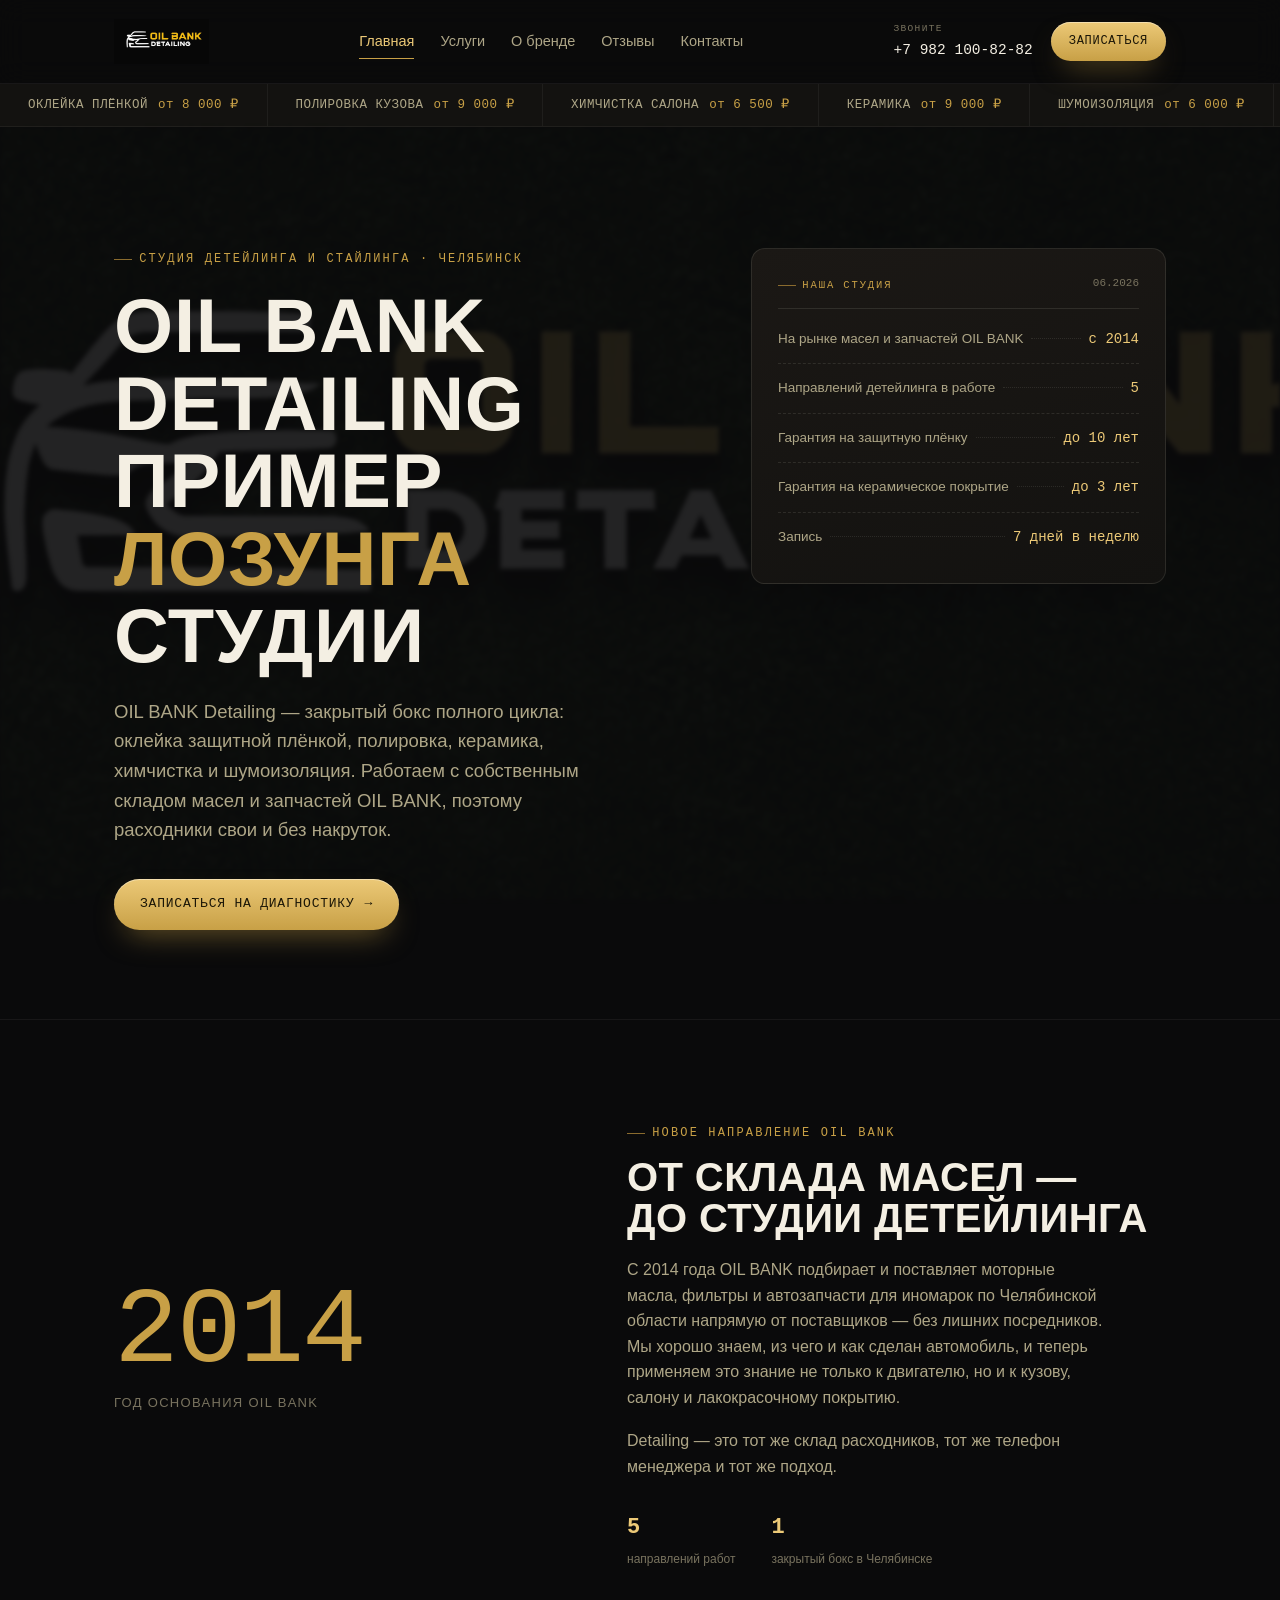
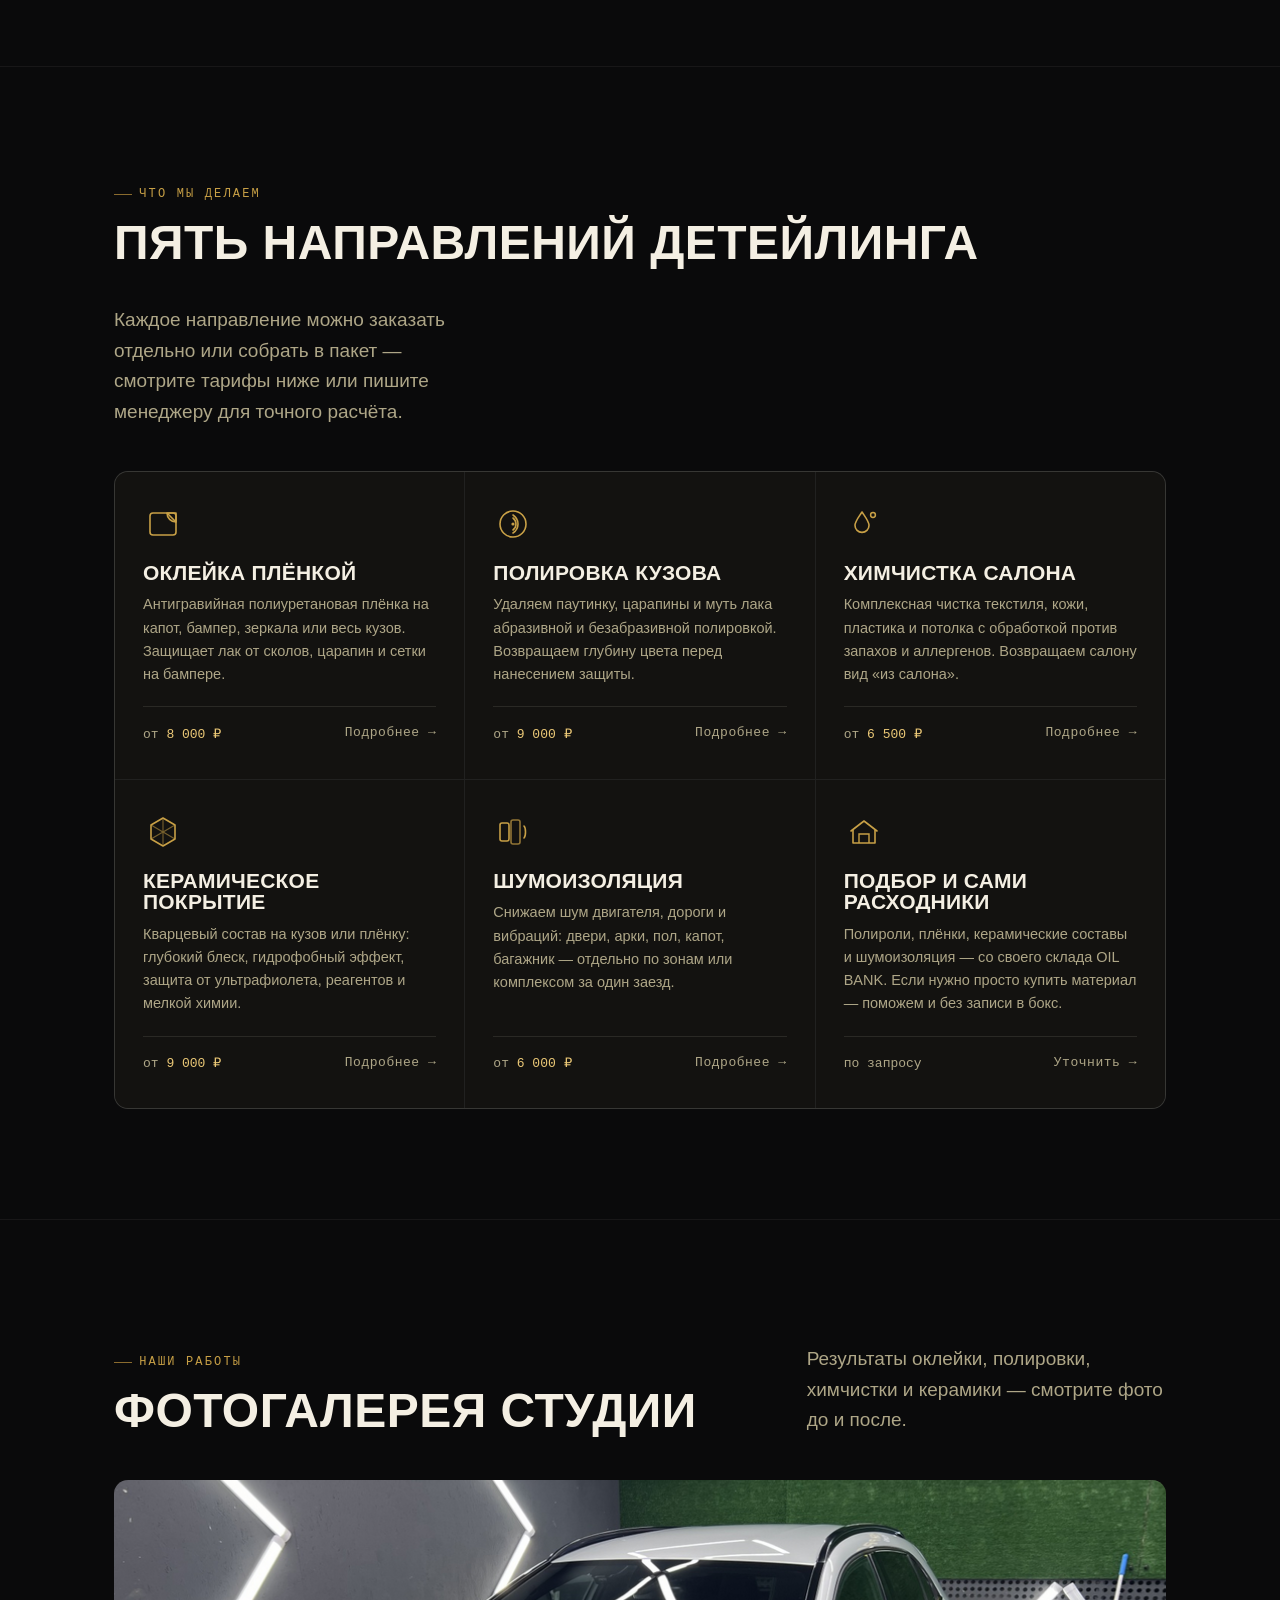
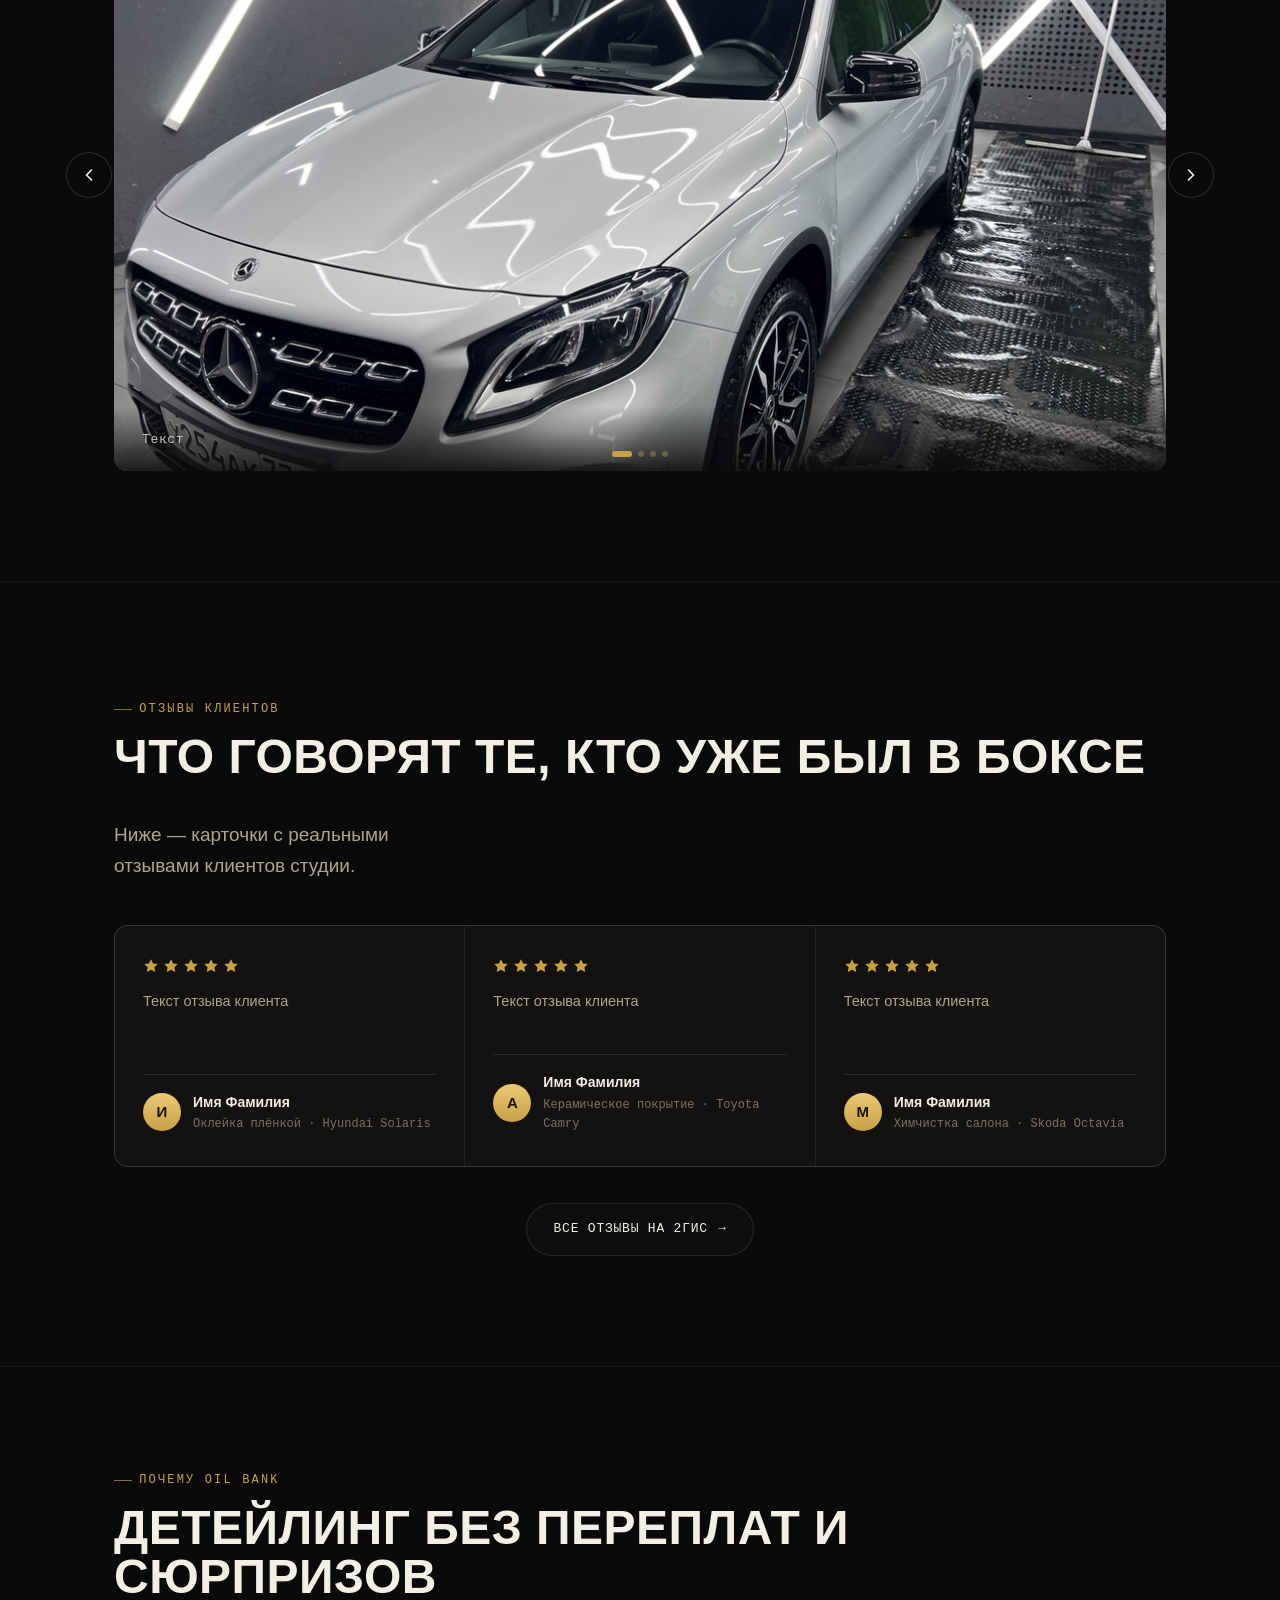
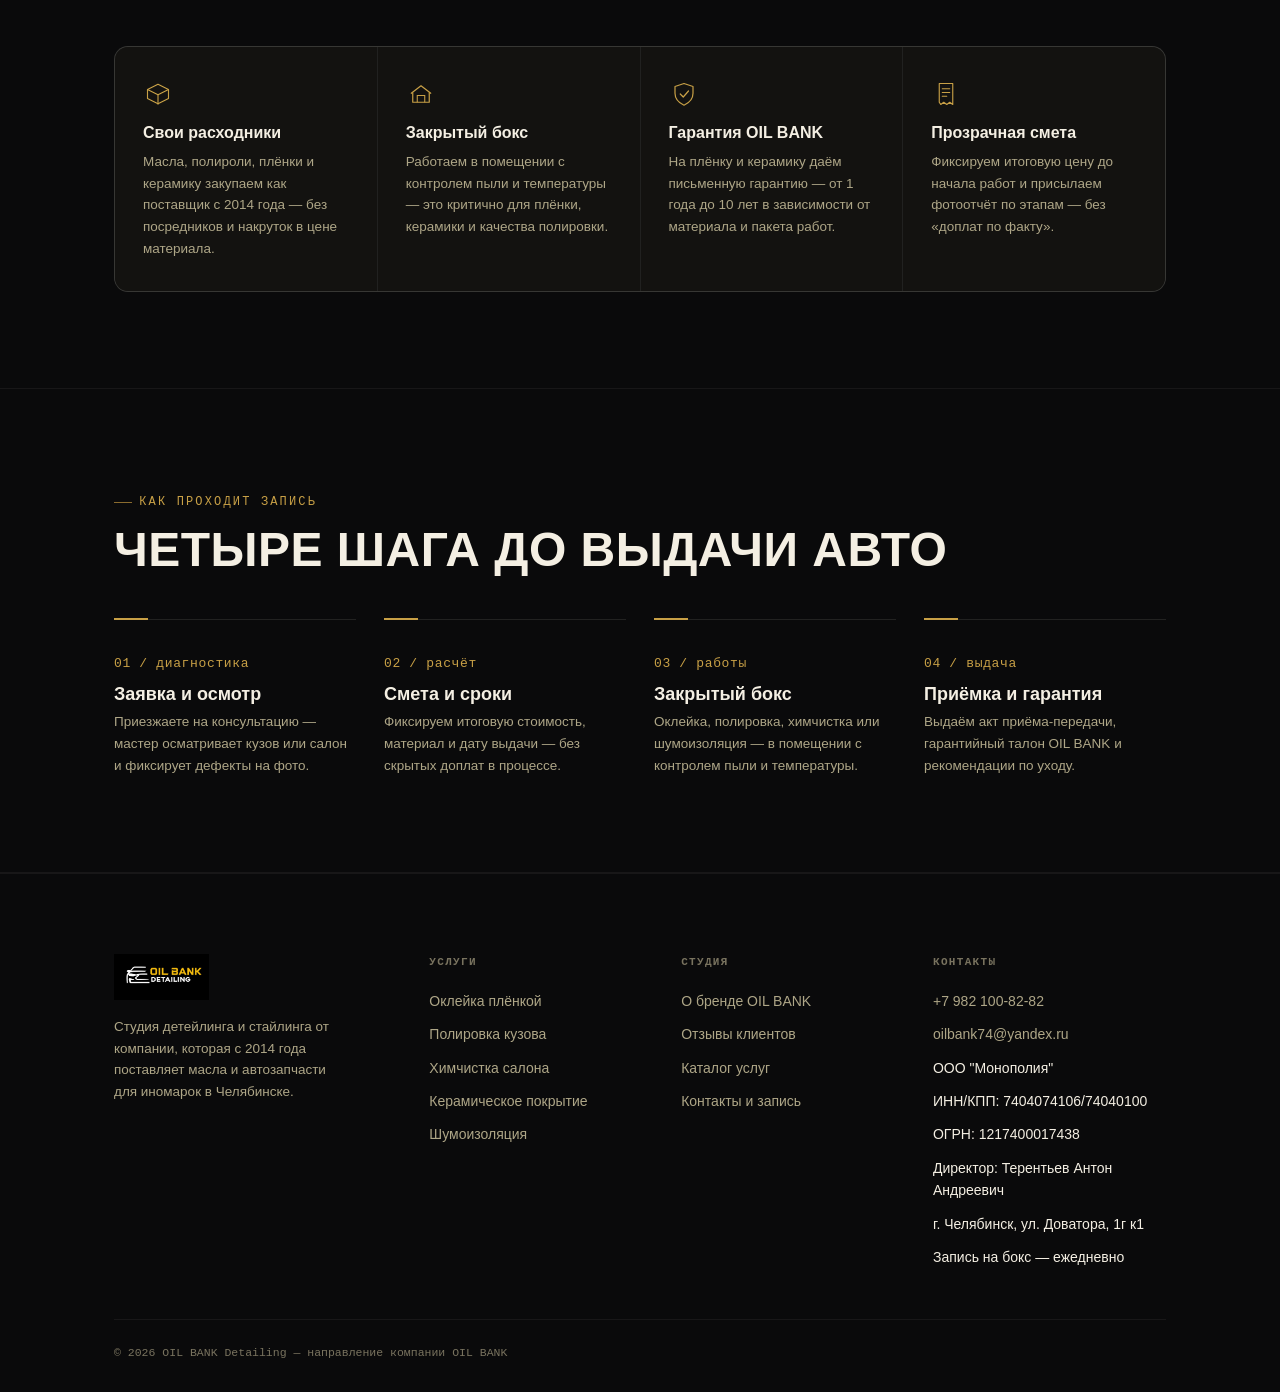
==== commit bd202471: "Update index.html" ====
--- a/index.html
+++ b/index.html
@@ -114,7 +114,7 @@
         <p>Detailing — это тот же склад расходников, тот же телефон менеджера и тот же подход.</p>
         <div class="heritage-stats">
           <div><b>5</b><span>направлений работ</span></div>
-          <div><b>3</b><span>тарифа обслуживания</span></div>
+          
           <div><b>1</b><span>закрытый бокс в Челябинске</span></div>
         </div>
       </div>
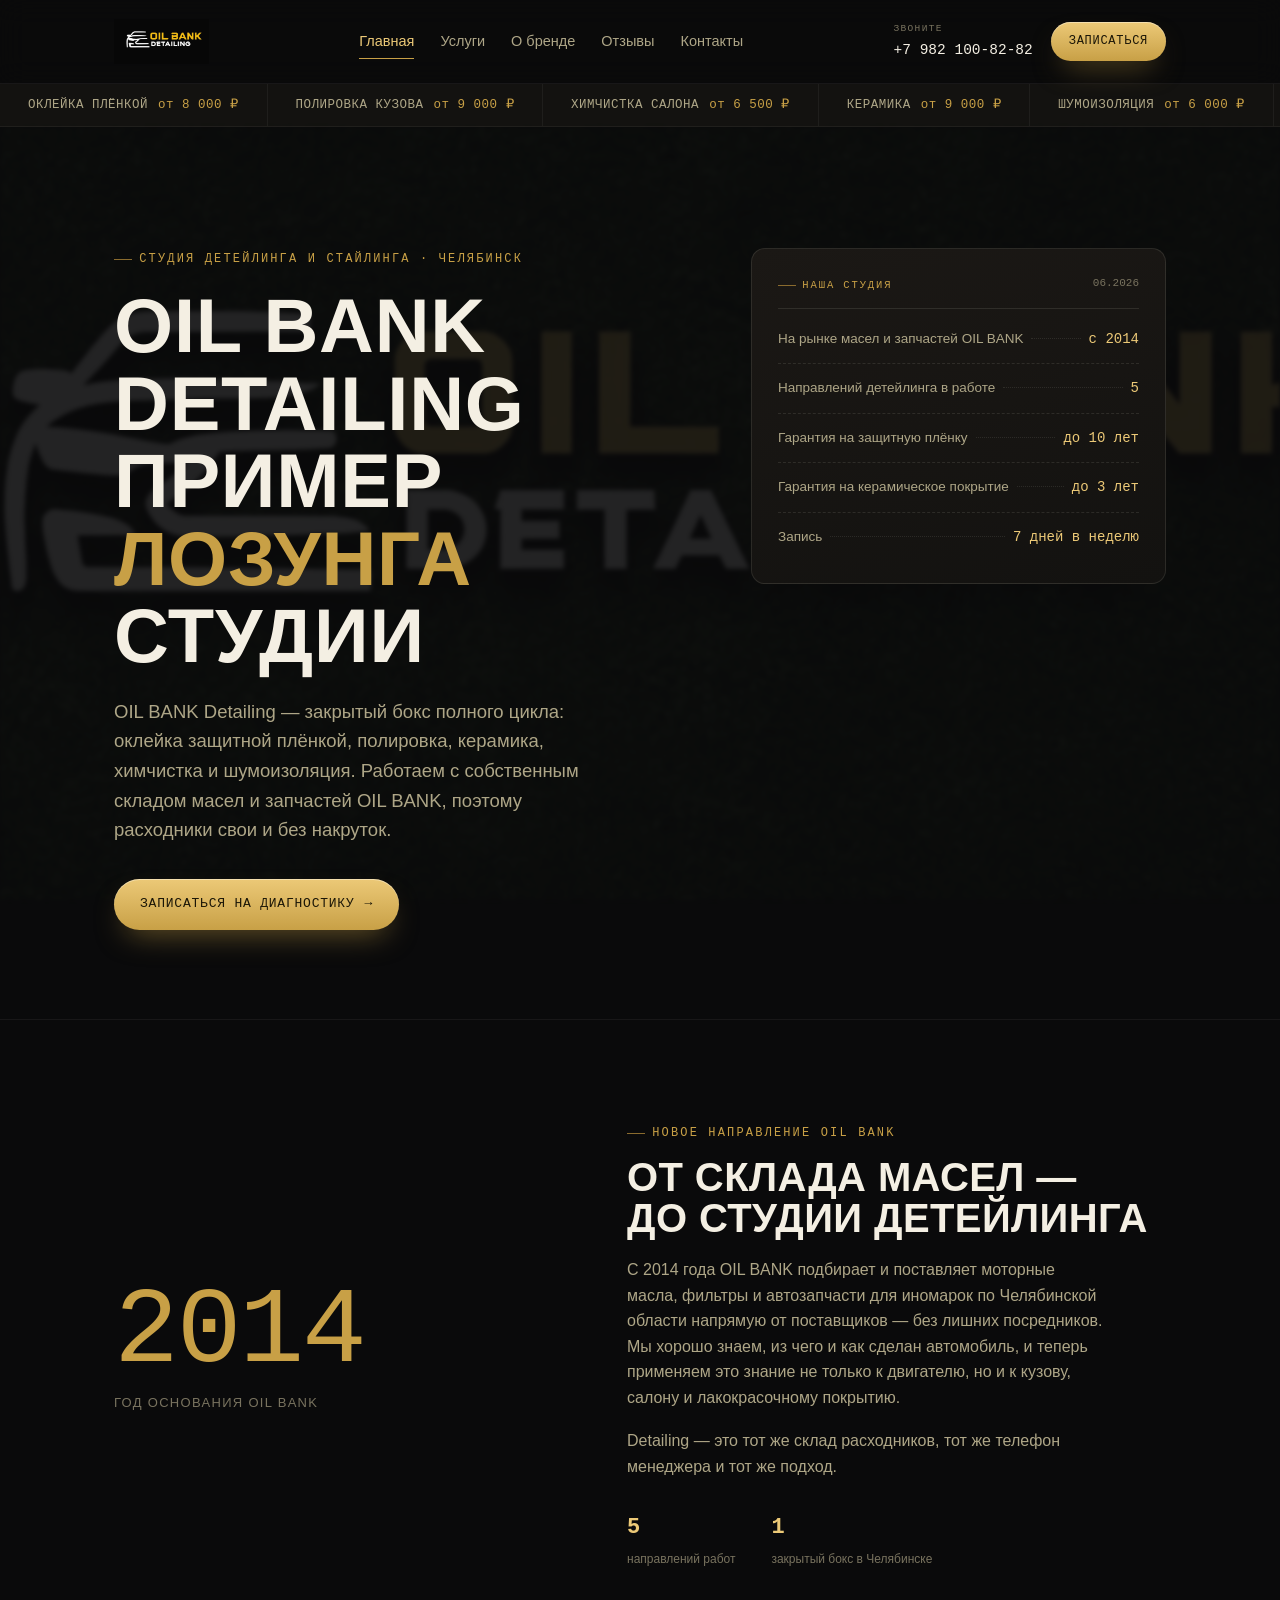
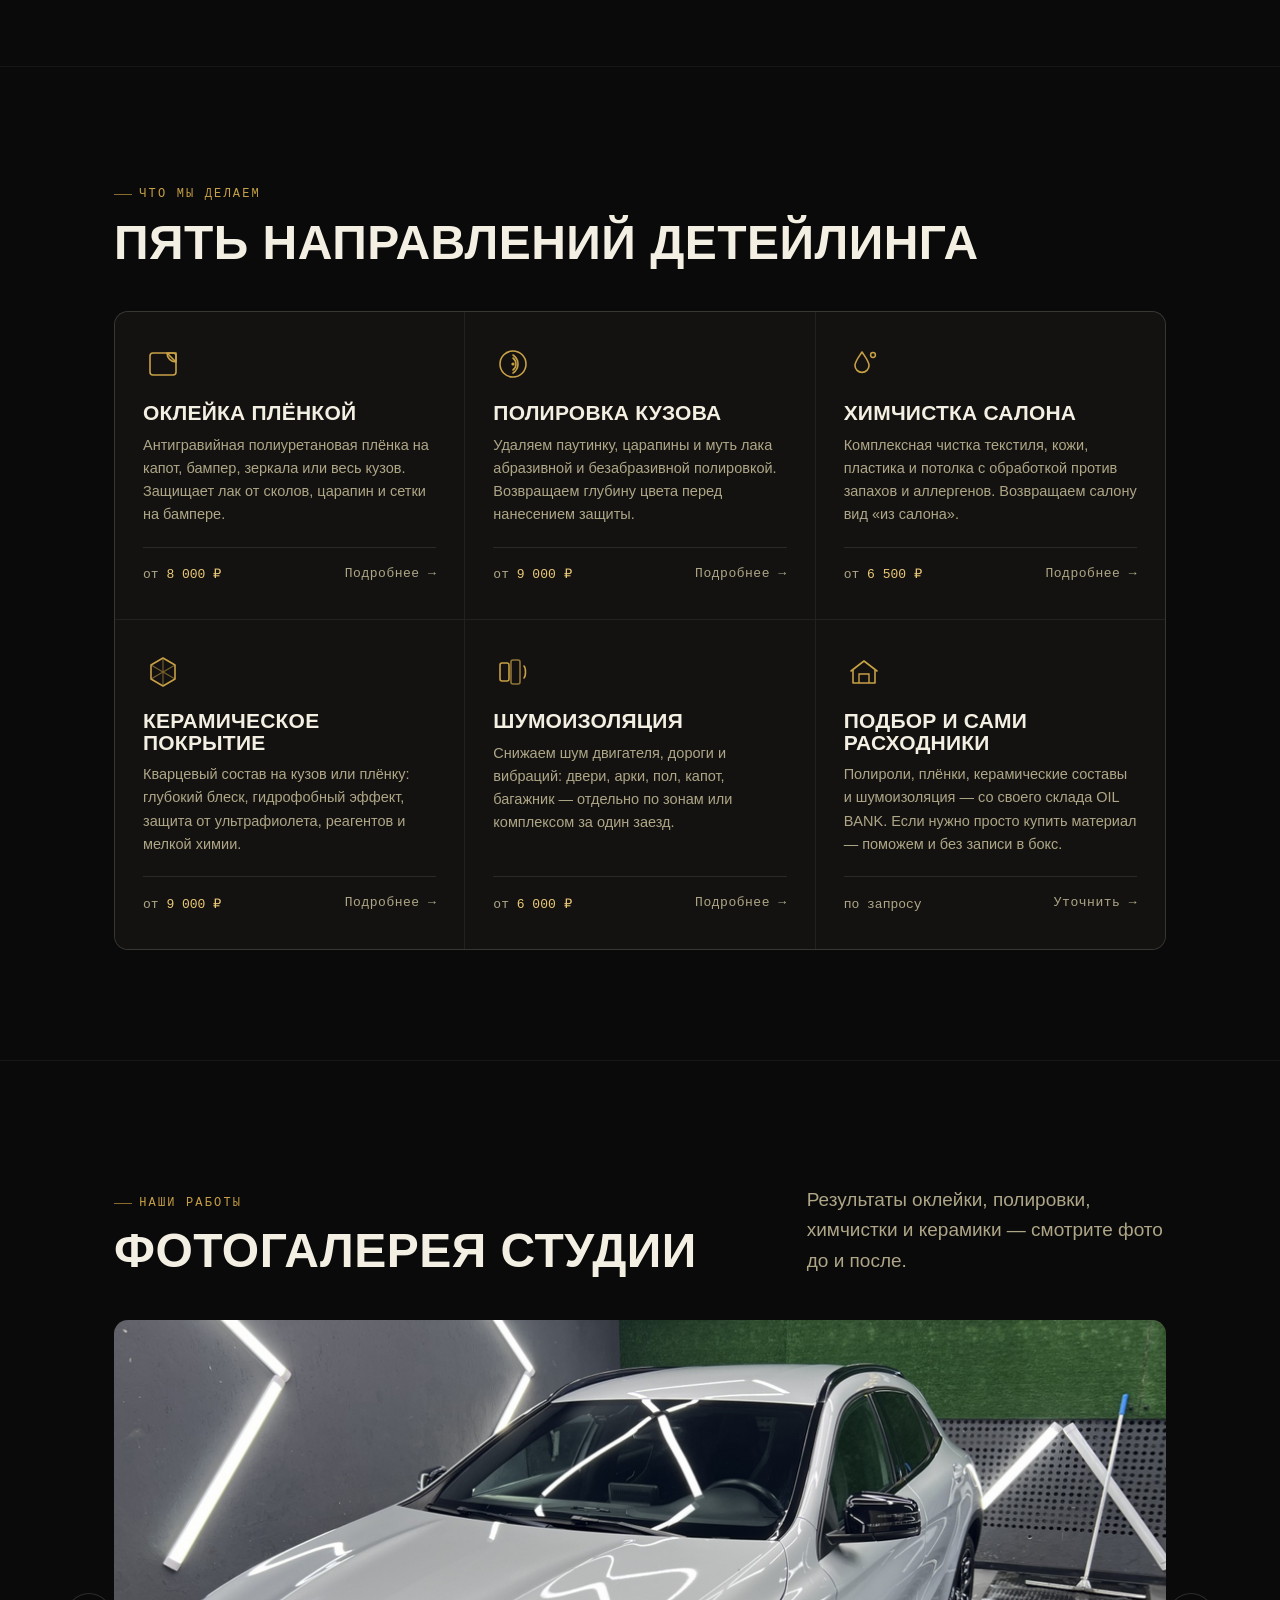
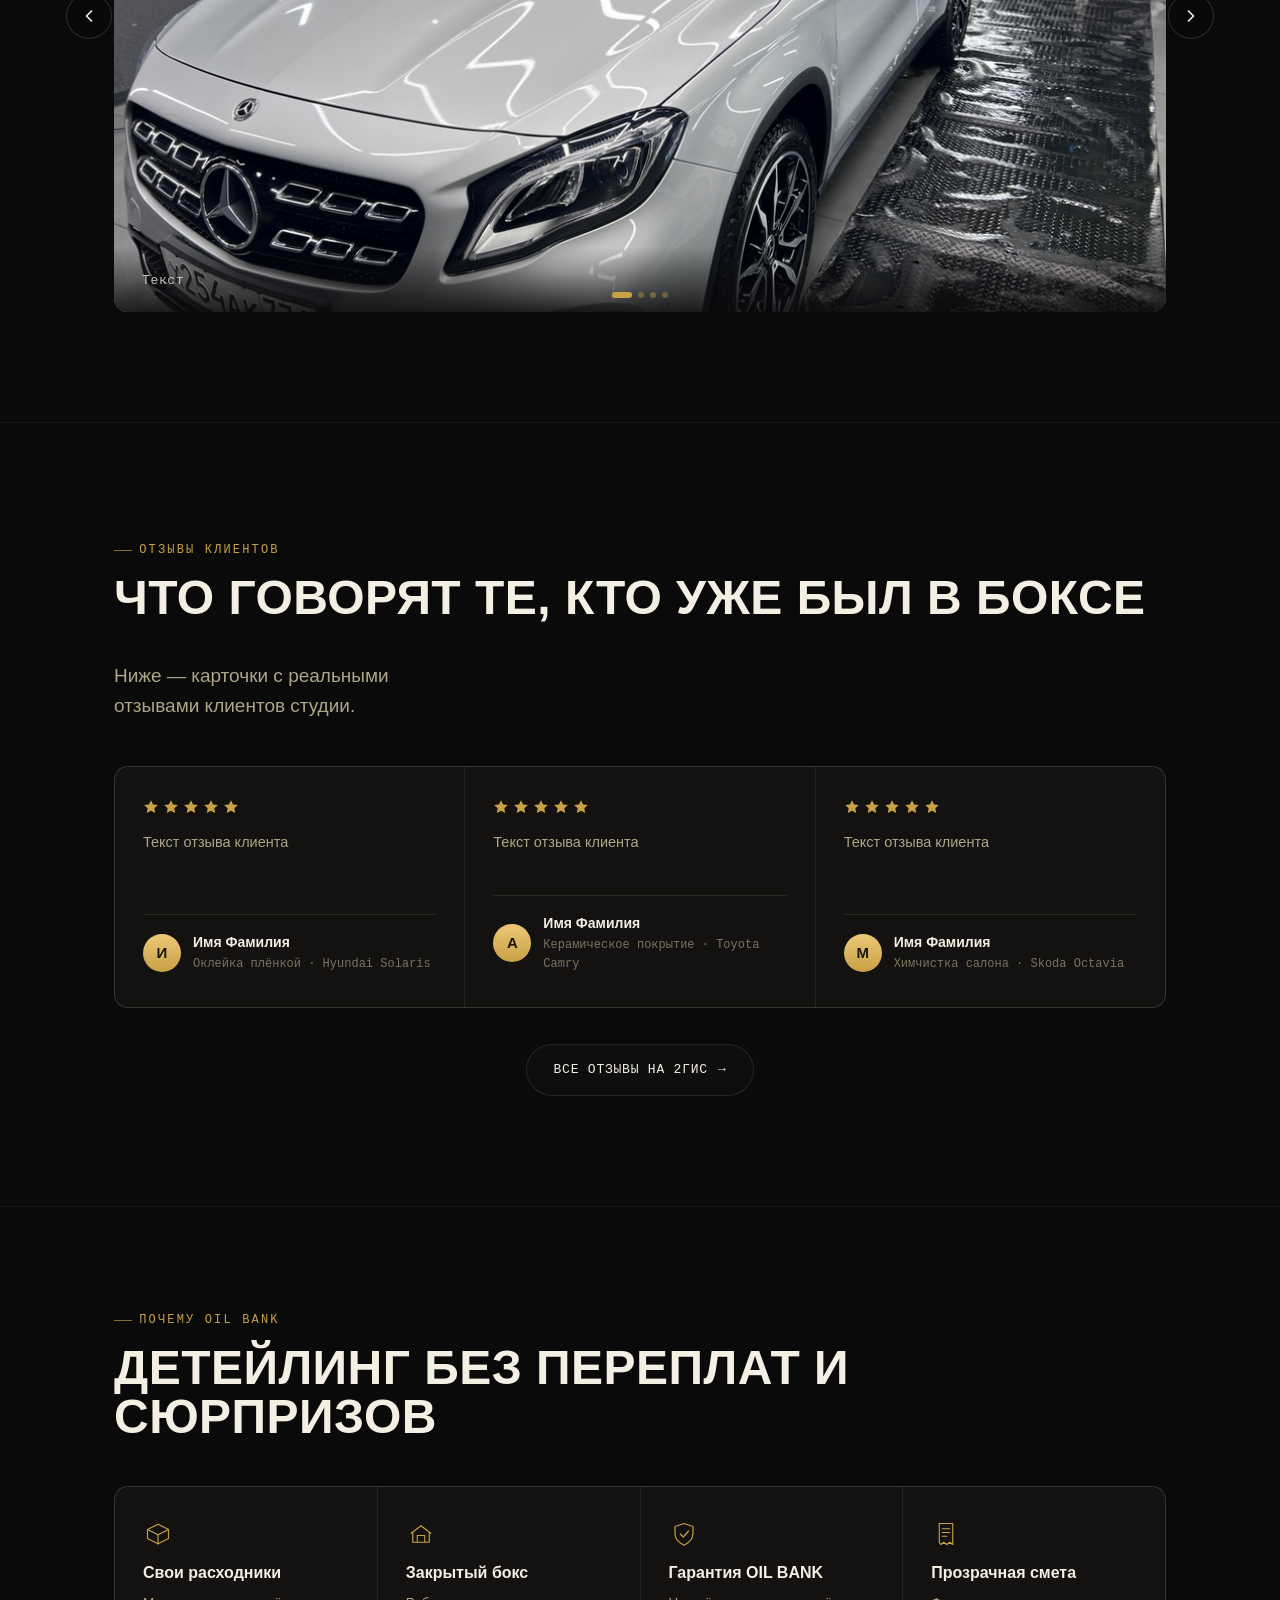
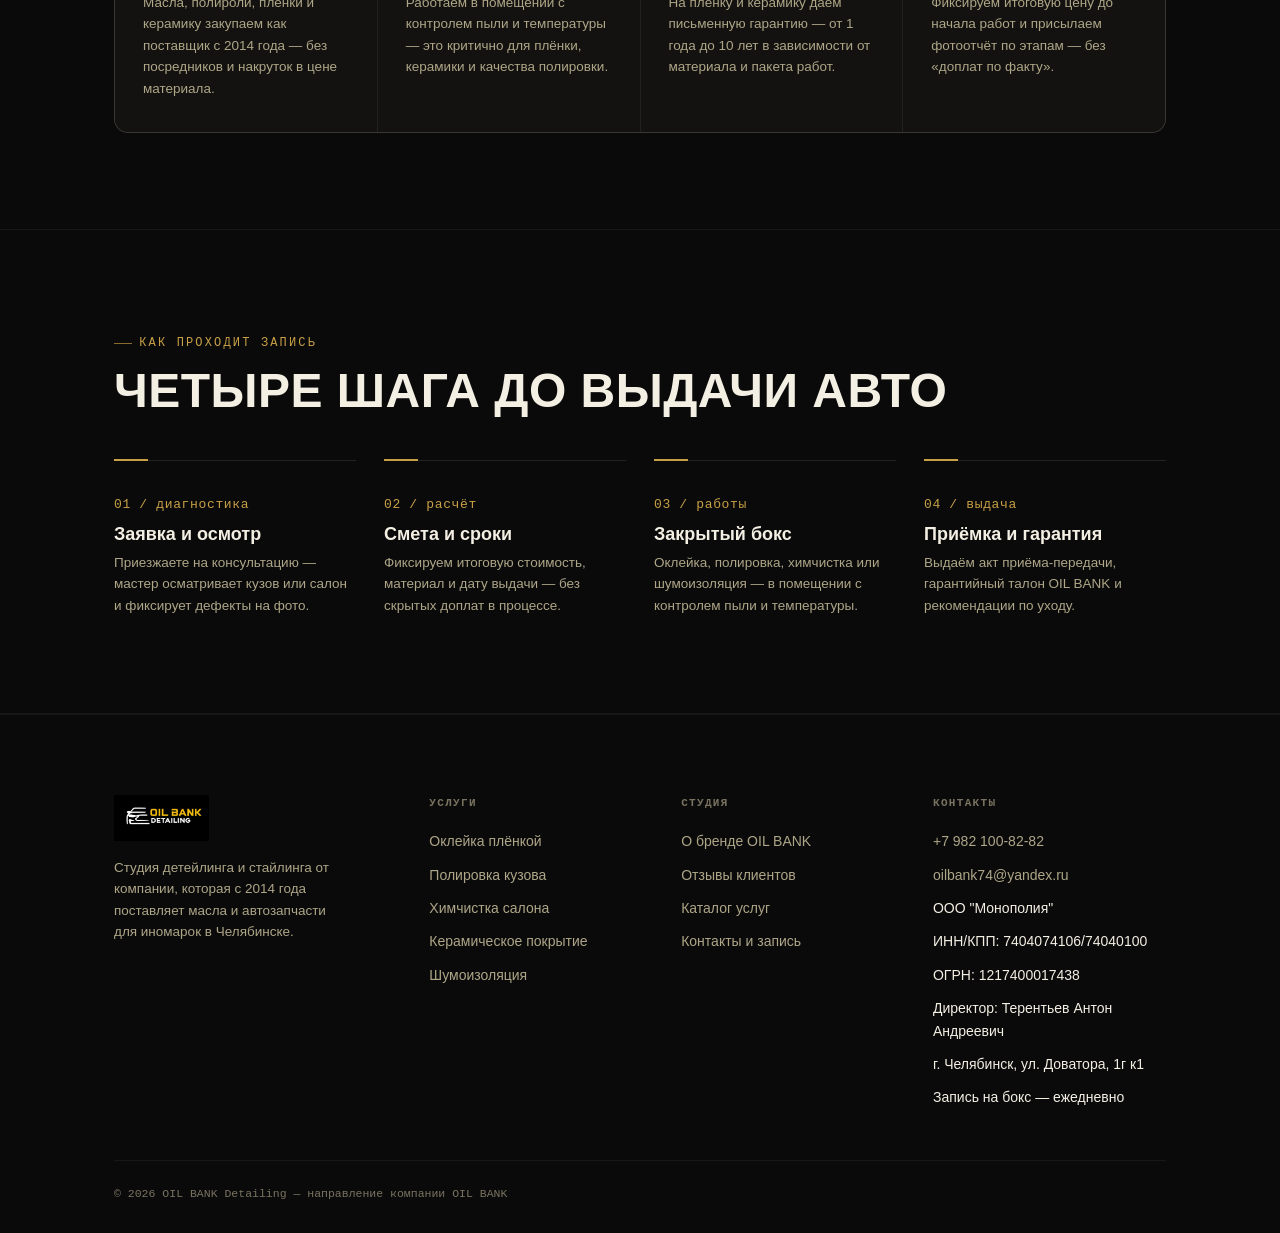
==== commit cce68ac2: "Update index.html" ====
--- a/index.html
+++ b/index.html
@@ -129,7 +129,7 @@
           <span class="eyebrow">Что мы делаем</span>
           <h2>Пять направлений детейлинга</h2>
         </div>
-        <p class="lede">Каждое направление можно заказать отдельно или собрать в пакет — смотрите тарифы ниже или пишите менеджеру для точного расчёта.</p>
+        
       </div>
 
       <div class="svc-grid">
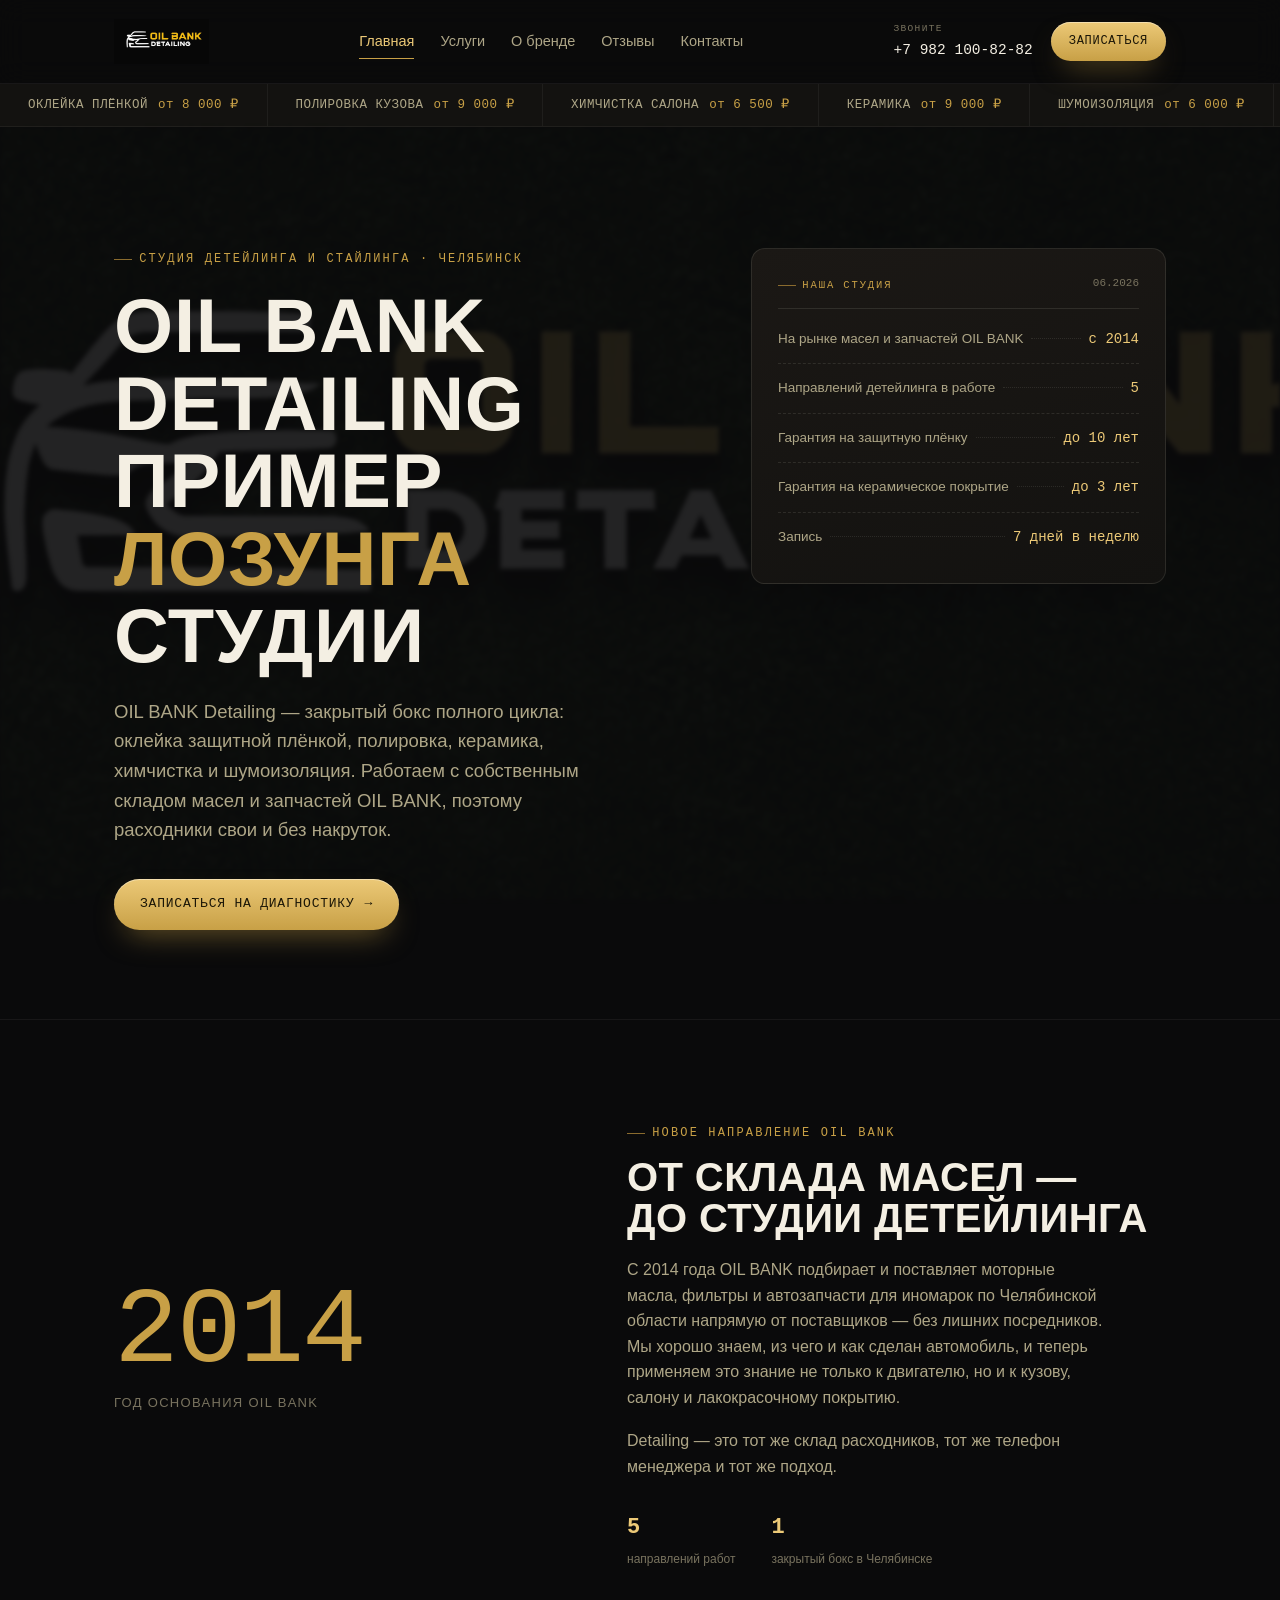
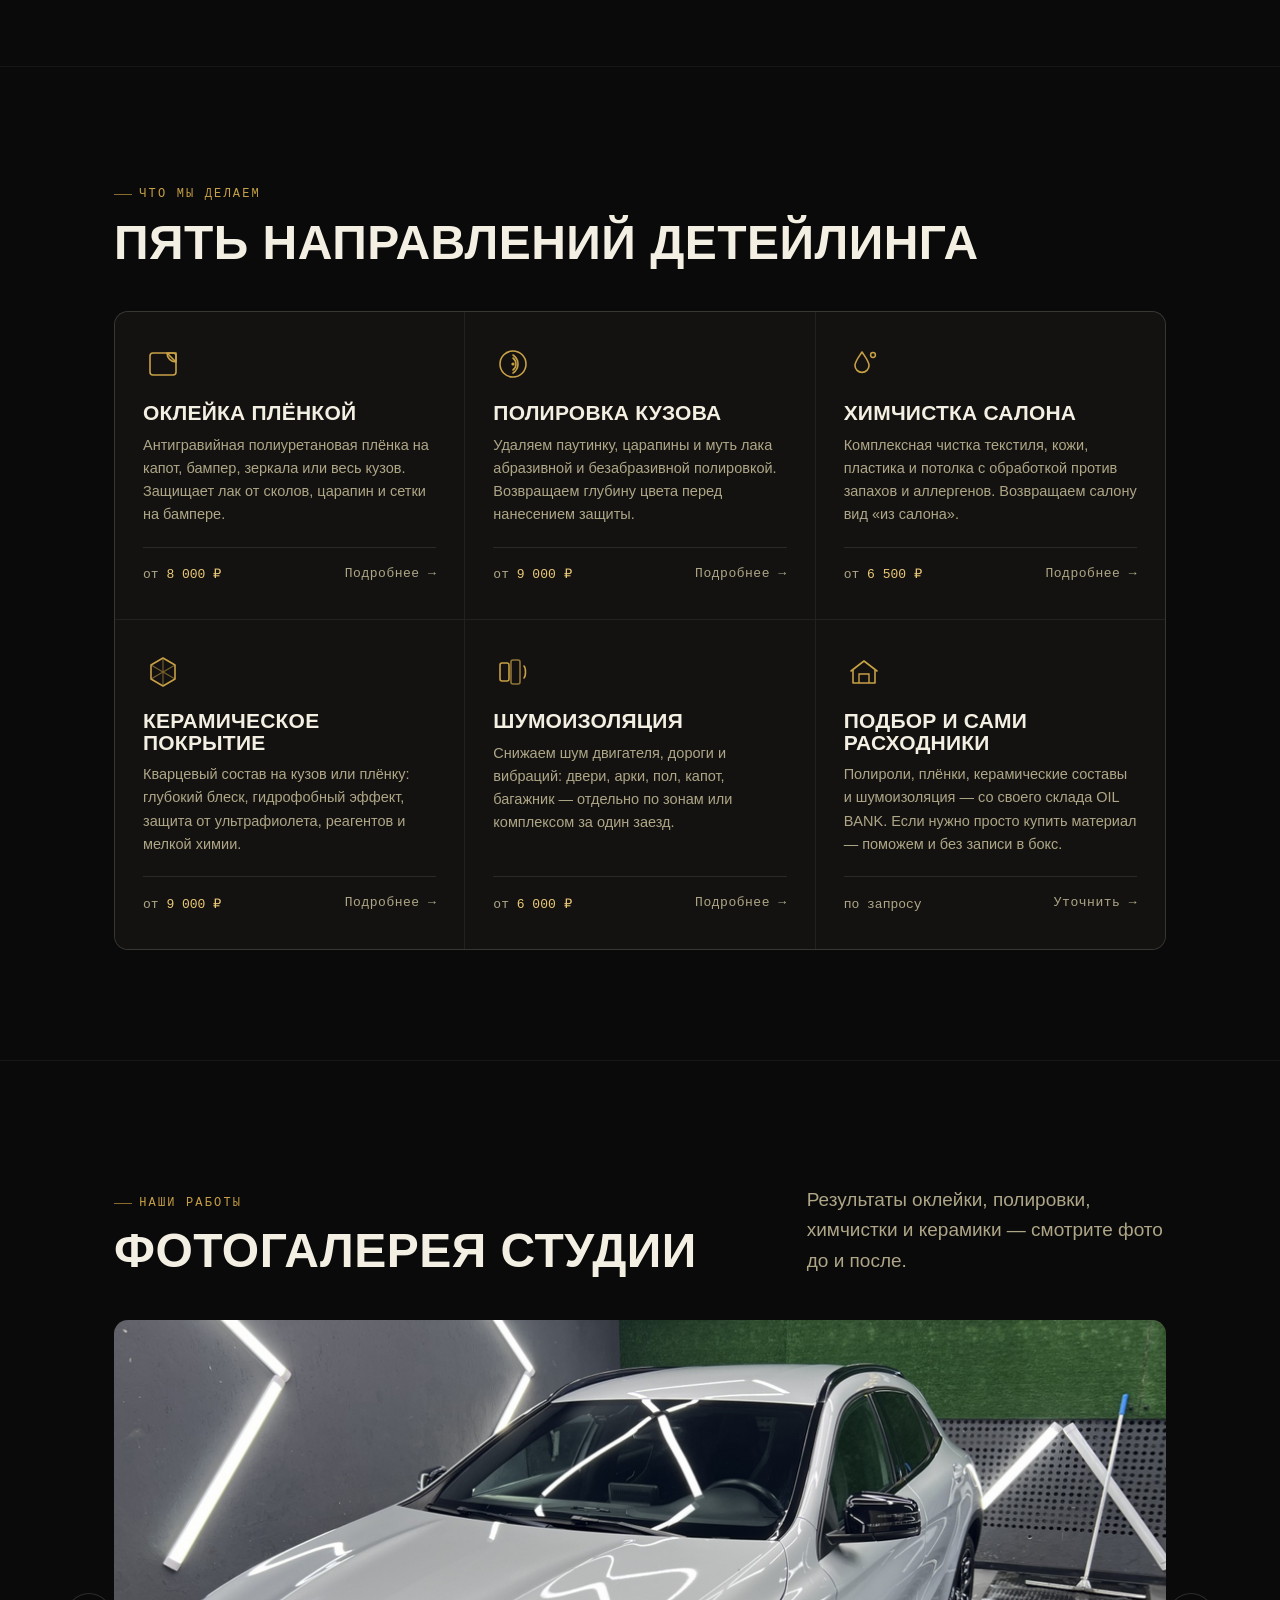
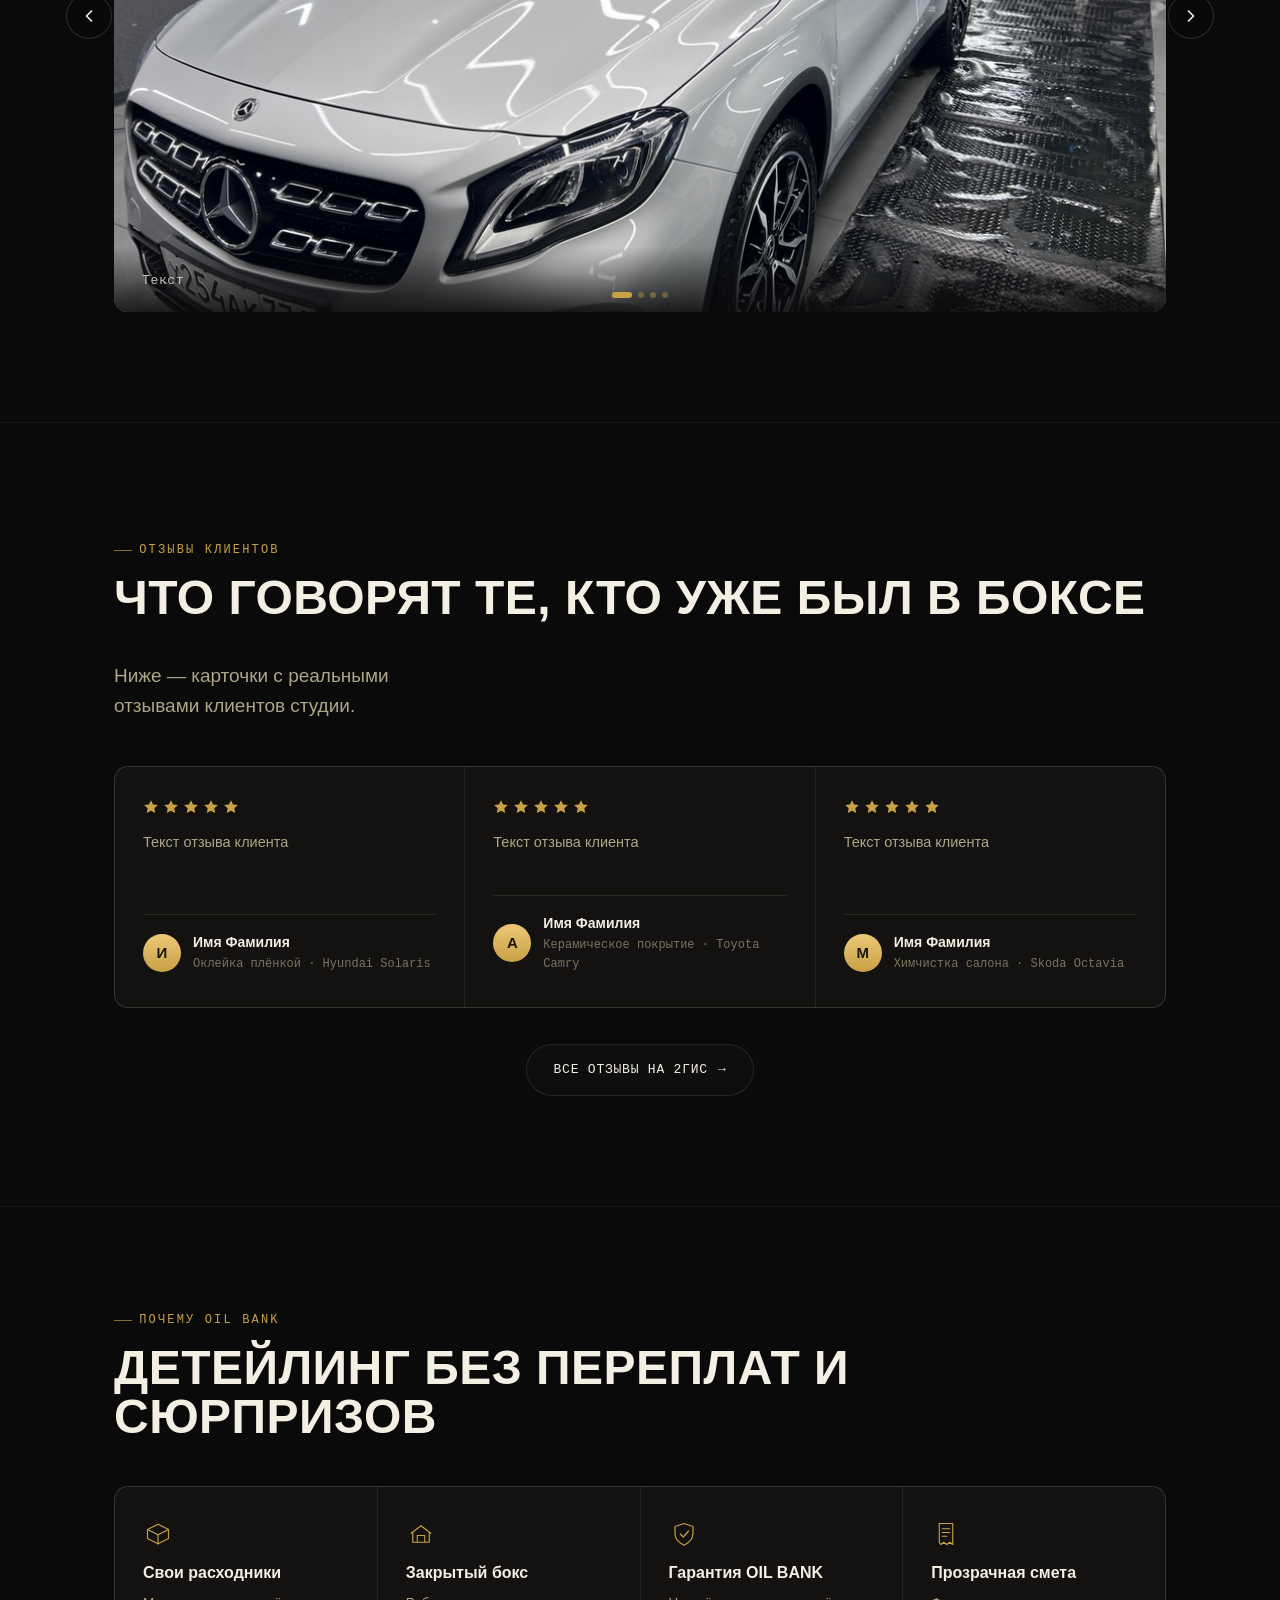
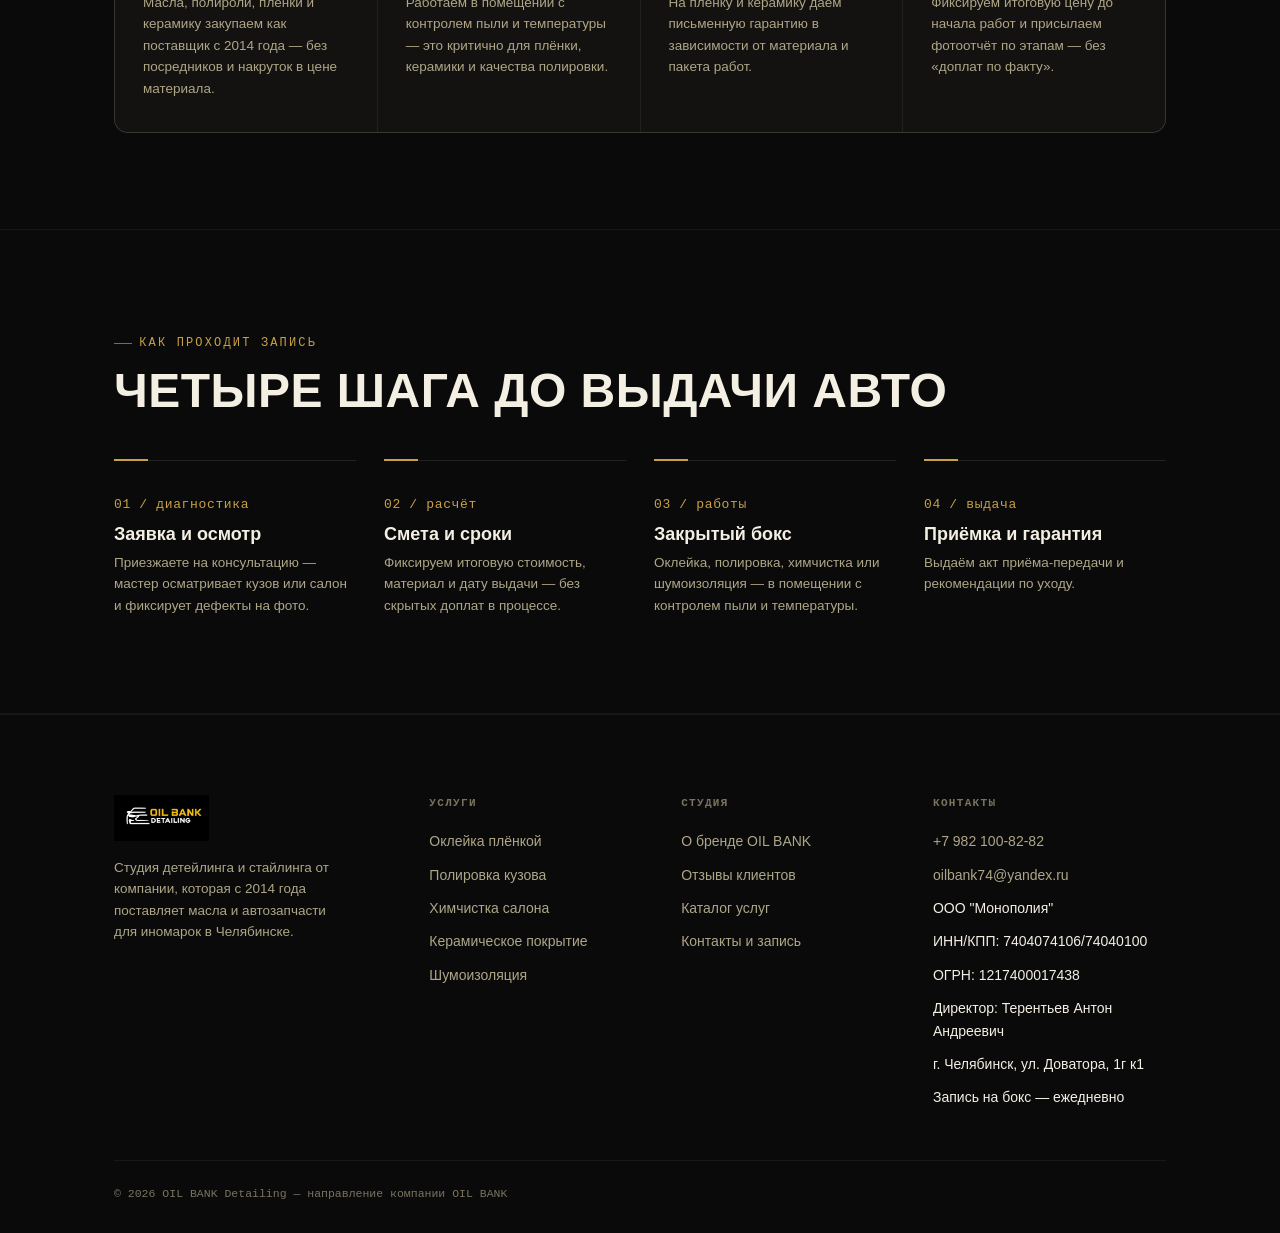
==== commit 1ba71946: "Update index.html" ====
--- a/index.html
+++ b/index.html
@@ -289,7 +289,7 @@
 
       <div class="reviews-grid">
 
-        <!-- ЗАМЕНИТЕ на реальный отзыв 1 -->
+        
         <article class="review-card">
           <div class="review-stars" aria-label="Оценка 5 из 5">
             <svg viewBox="0 0 20 20" fill="currentColor" aria-hidden="true"><path d="M10 1.5l2.6 5.4 5.9.7-4.3 4.1 1.1 5.8L10 14.7 4.7 17.5l1.1-5.8-4.3-4.1 5.9-.7Z"/></svg>
@@ -308,7 +308,7 @@
           </div>
         </article>
 
-        <!-- ЗАМЕНИТЕ на реальный отзыв 2 -->
+        
         <article class="review-card">
           <div class="review-stars" aria-label="Оценка 5 из 5">
             <svg viewBox="0 0 20 20" fill="currentColor" aria-hidden="true"><path d="M10 1.5l2.6 5.4 5.9.7-4.3 4.1 1.1 5.8L10 14.7 4.7 17.5l1.1-5.8-4.3-4.1 5.9-.7Z"/></svg>
@@ -327,7 +327,7 @@
           </div>
         </article>
 
-        <!-- ЗАМЕНИТЕ на реальный отзыв 3 -->
+        
         <article class="review-card">
           <div class="review-stars" aria-label="Оценка 5 из 5">
             <svg viewBox="0 0 20 20" fill="currentColor" aria-hidden="true"><path d="M10 1.5l2.6 5.4 5.9.7-4.3 4.1 1.1 5.8L10 14.7 4.7 17.5l1.1-5.8-4.3-4.1 5.9-.7Z"/></svg>
@@ -392,7 +392,7 @@
             <path d="M15 20l4 4 7-8" stroke="currentColor" stroke-width="1.6" stroke-linecap="round" stroke-linejoin="round"/>
           </svg>
           <h3>Гарантия OIL BANK</h3>
-          <p>На плёнку и керамику даём письменную гарантию — от 1 года до 10 лет в зависимости от материала и пакета работ.</p>
+          <p>На плёнку и керамику даём письменную гарантию в зависимости от материала и пакета работ.</p>
         </div>
 
         <div class="trust-item">
@@ -440,7 +440,7 @@
         <div class="process-step">
           <span class="process-num">04 / выдача</span>
           <h3>Приёмка и гарантия</h3>
-          <p>Выдаём акт приёма-передачи, гарантийный талон OIL BANK и рекомендации по уходу.</p>
+          <p>Выдаём акт приёма-передачи и рекомендации по уходу.</p>
         </div>
 
       </div>
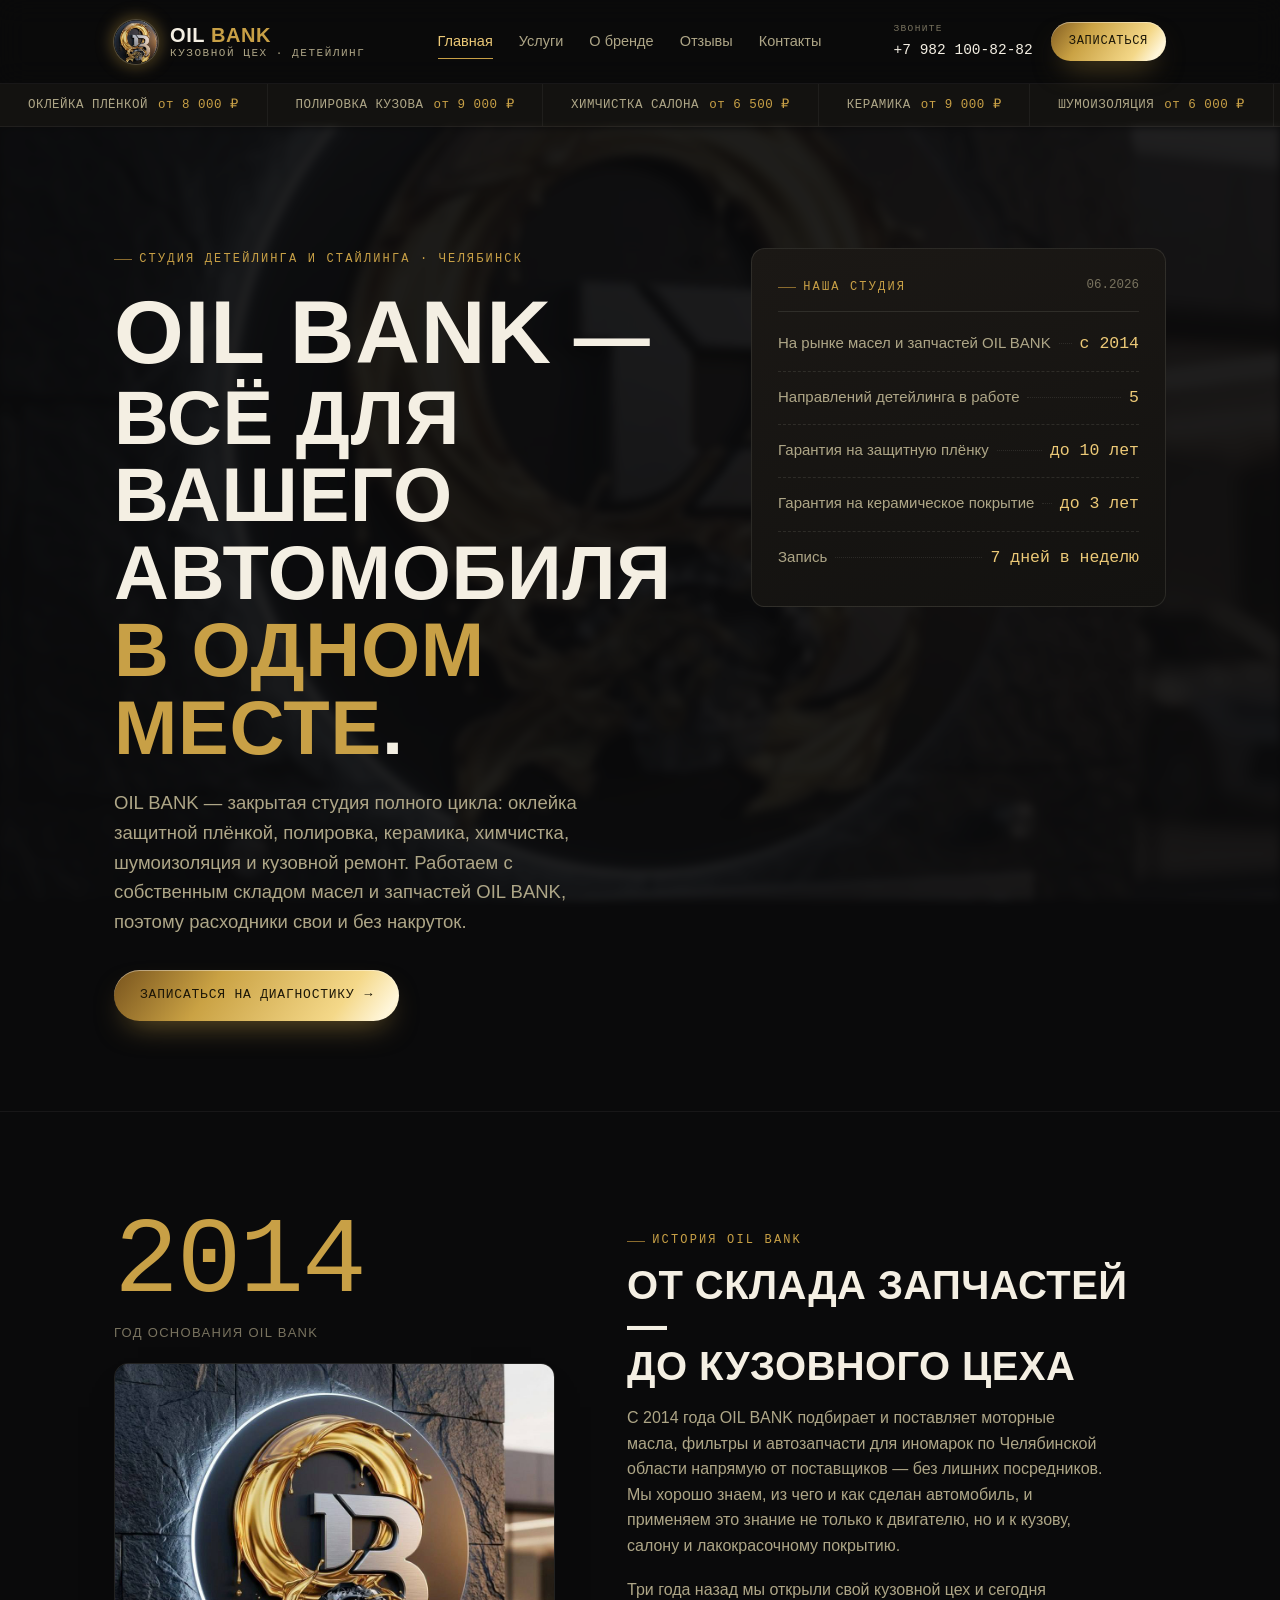
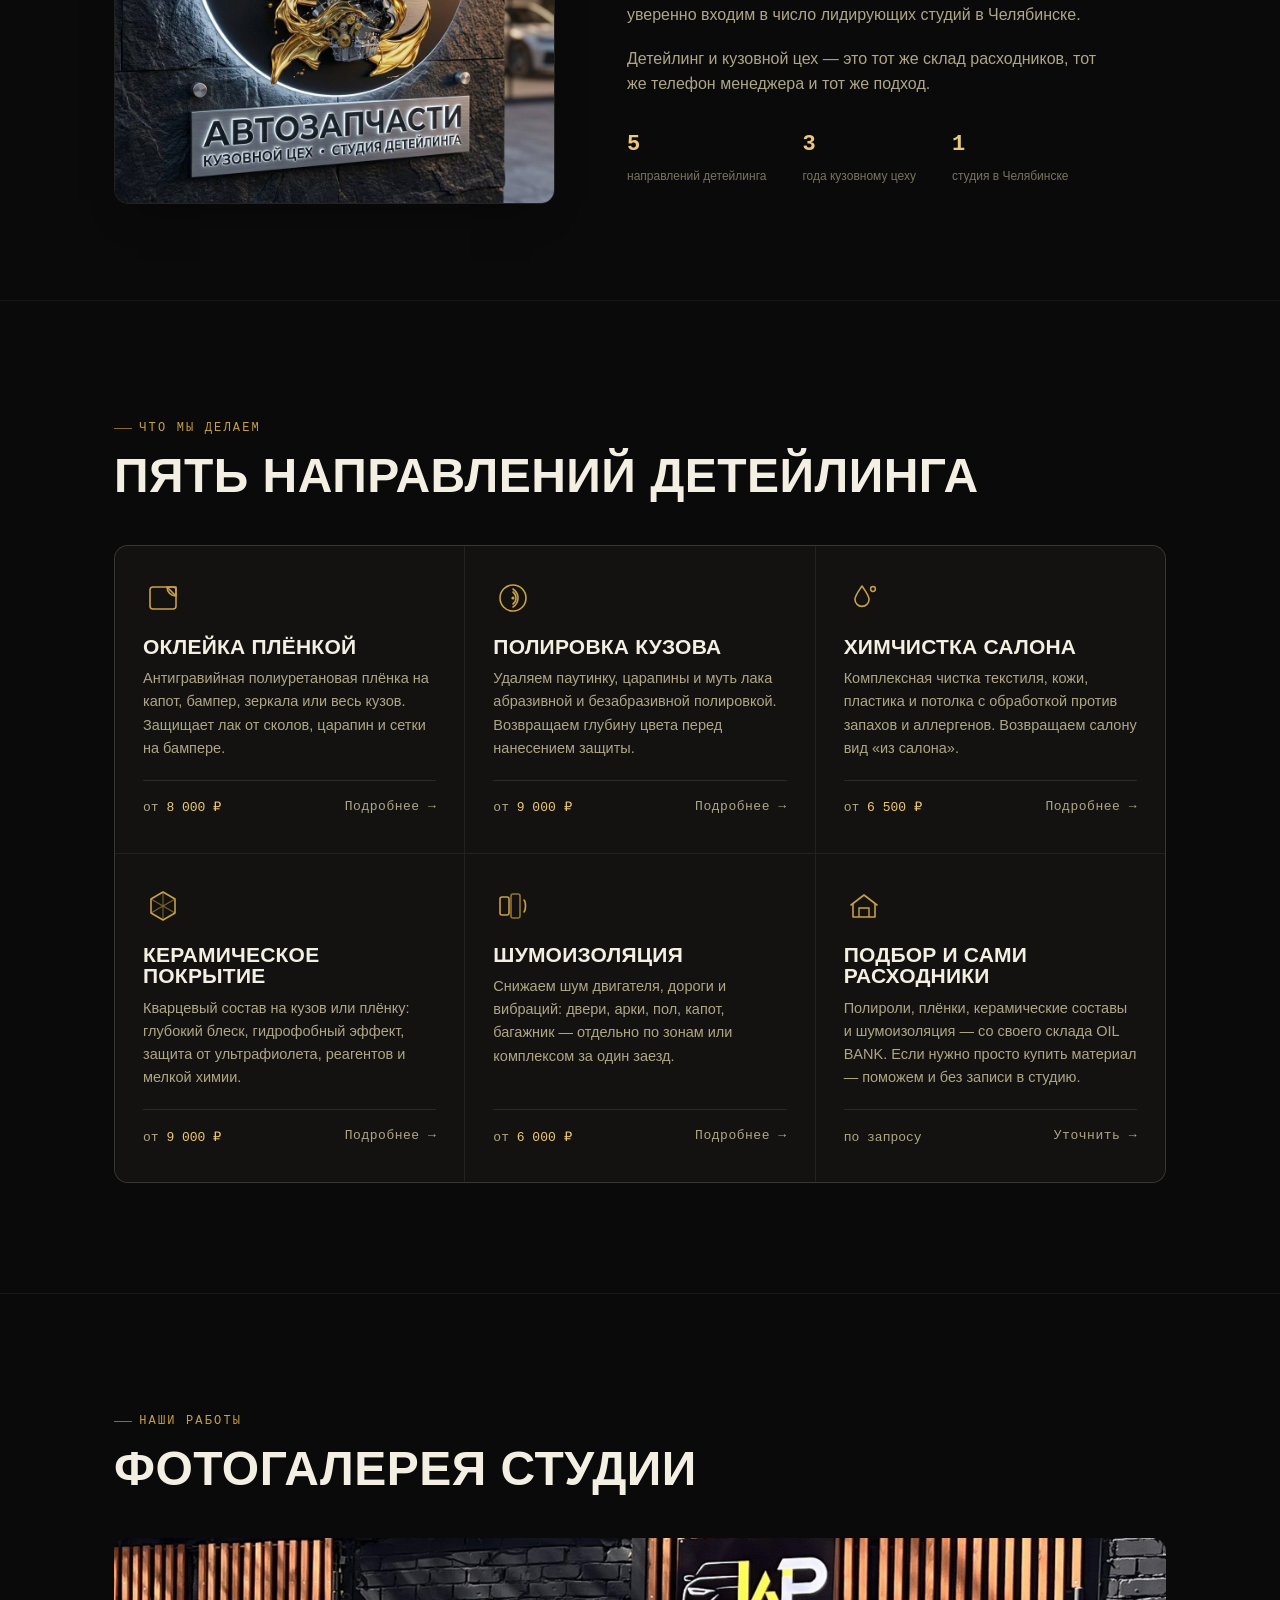
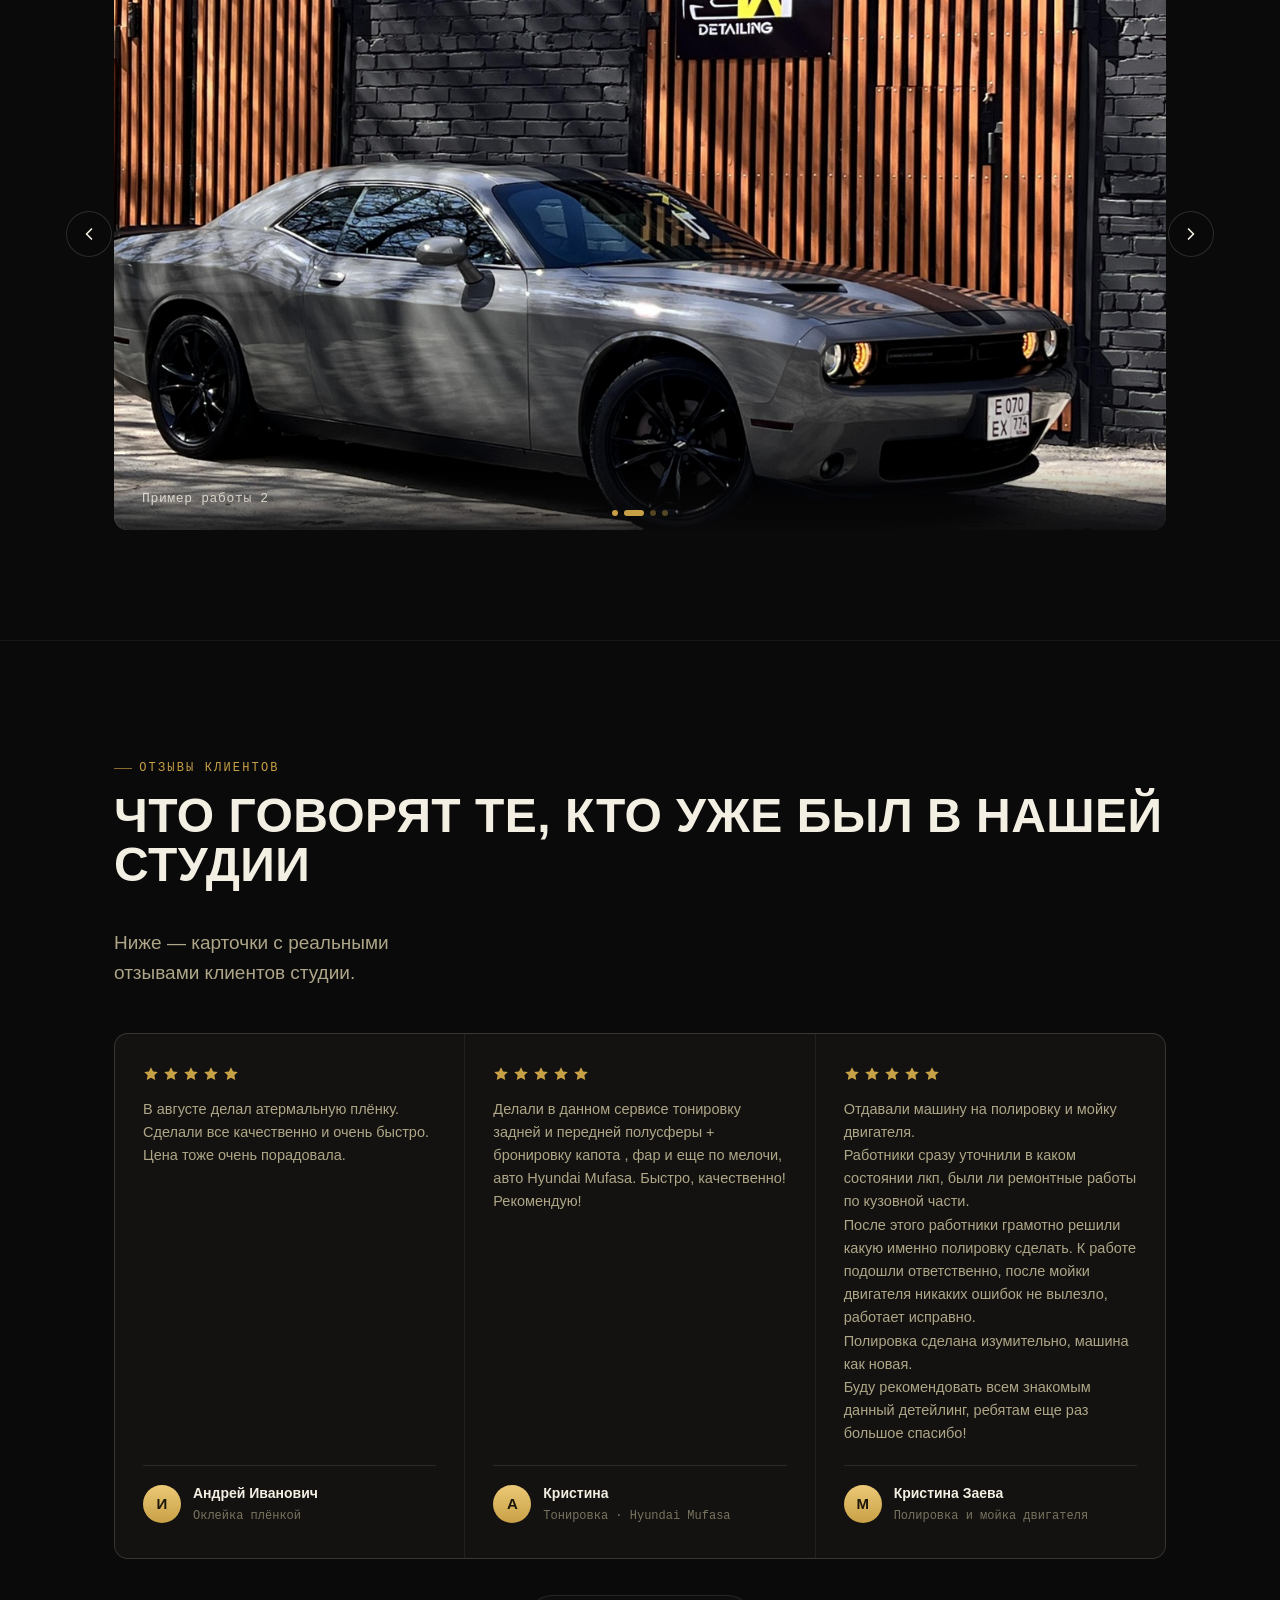
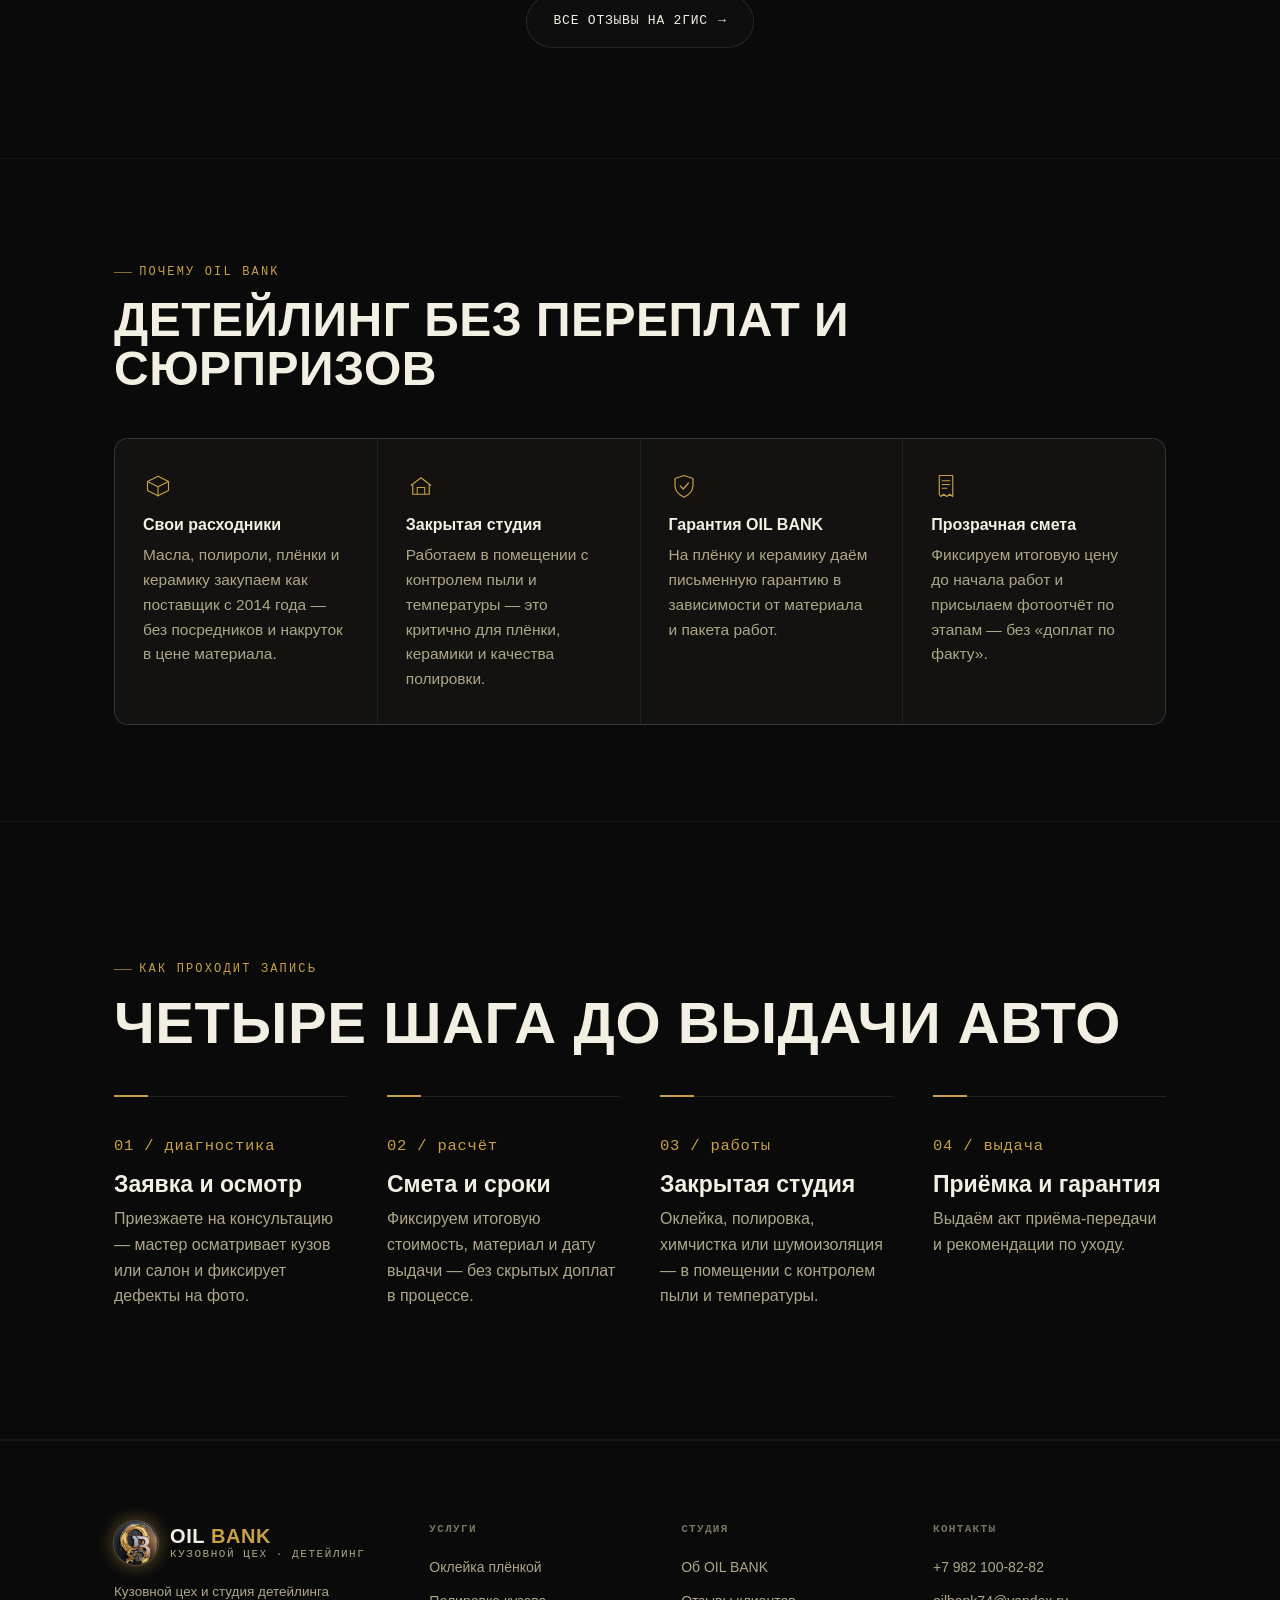
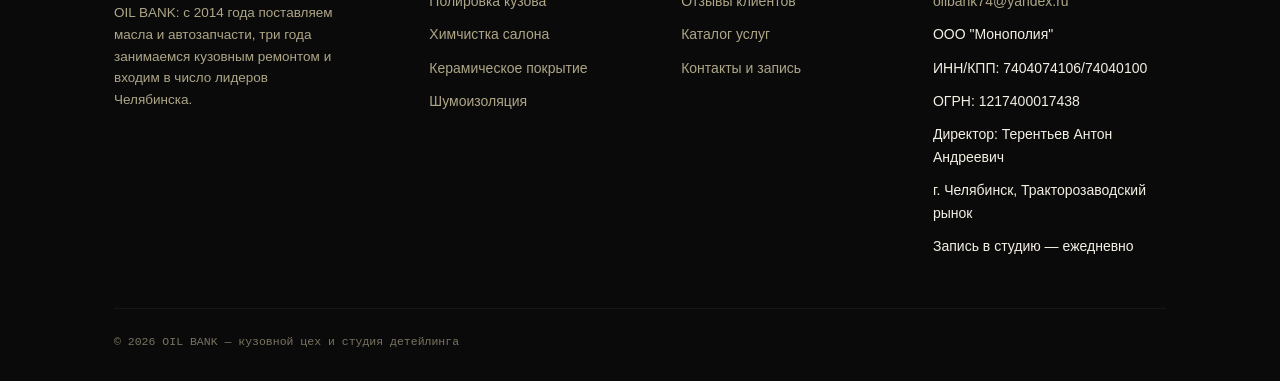
==== commit 9927a794: "changed ALL (new logo etc)" ====
--- a/index.html
+++ b/index.html
@@ -3,9 +3,9 @@
 <head>
 <meta charset="UTF-8">
 <meta name="viewport" content="width=device-width, initial-scale=1">
-<title>OIL BANK Detailing — студия детейлинга и защиты кузова в Челябинске</title>
-<meta name="description" content="OIL BANK Detailing — оклейка плёнкой, полировка, керамика, химчистка и шумоизоляция в Челябинске. Направление от компании OIL BANK, которая поставляет масла и автозапчасти с 2014 года.">
-<link rel="icon" href="data:image/svg+xml,%3Csvg xmlns='http://www.w3.org/2000/svg' viewBox='0 0 32 32'%3E%3Crect width='32' height='32' rx='8' fill='%230a0a0b'/%3E%3Cpath d='M16 6c4.2 6.2 7.4 10 7.4 13.6a7.4 7.4 0 1 1-14.8 0C8.6 16 11.8 12.2 16 6Z' fill='%23c8a046'/%3E%3C/svg%3E">
+<title>OIL BANK — кузовной цех и студия детейлинга в Челябинске</title>
+<meta name="description" content="OIL BANK — кузовной цех и студия детейлинга в Челябинске: оклейка плёнкой, полировка, керамика, химчистка и шумоизоляция. С 2014 года поставляем масла и автозапчасти, три года занимаемся кузовным ремонтом.">
+<link rel="icon" type="image/png" href="images/logo-badge.png">
 <link rel="preconnect" href="https://fonts.googleapis.com">
 <link rel="preconnect" href="https://fonts.gstatic.com" crossorigin>
 <link href="https://fonts.googleapis.com/css2?family=Big+Shoulders+Display:wght@600;700;800&family=JetBrains+Mono:wght@400;500&family=Manrope:wght@400;500;600;700&display=swap" rel="stylesheet">
@@ -16,8 +16,12 @@
 
 <header class="site-header">
   <div class="container nav-row">
-    <a class="brand" href="index.html" aria-label="OIL BANK Detailing — на главную">
-      <img src="images/logo.jpg" alt="OIL BANK Detailing" class="brand-logo-img">
+    <a class="brand" href="index.html" aria-label="OIL BANK — на главную">
+      <img src="images/logo-badge.png" alt="OIL BANK — кузовной цех и студия детейлинга" class="brand-mark-img" width="44" height="44">
+      <span class="brand-text">
+        <span class="brand-name">OIL <b>BANK</b></span>
+        <span class="brand-tag">КУЗОВНОЙ ЦЕХ · ДЕТЕЙЛИНГ</span>
+      </span>
     </a>
 
     <nav class="main-nav" aria-label="Основная навигация">
@@ -59,9 +63,9 @@
   <section class="hero" id="hero">
     <div class="container hero-grid">
       <div>
-        <span class="eyebrow">Студия детейлинга и стайлинга · Челябинск</span>
-        <h1>OIL BANK Detailing<br>пример <em>лозунга</em> студии</h1>
-        <p class="lede">OIL BANK Detailing — закрытый бокс полного цикла: оклейка защитной плёнкой, полировка, керамика, химчистка и шумоизоляция. Работаем с собственным складом масел и запчастей OIL BANK, поэтому расходники свои и без накруток.</p>
+         <span class="eyebrow">Студия детейлинга и стайлинга · Челябинск</span>
+        <h1><span class="h1-brand">OIL BANK</span> —<br>всё для вашего автомобиля <em>в одном месте</em>.</h1>
+        <p class="lede">OIL BANK — закрытая студия полного цикла: оклейка защитной плёнкой, полировка, керамика, химчистка, шумоизоляция и кузовной ремонт. Работаем с собственным складом масел и запчастей OIL BANK, поэтому расходники свои и без накруток.</p>
         <div class="hero-ctas">
           <a class="btn btn-primary btn-arrow" href="contacts.html#connect">Записаться на диагностику</a>
         </div>
@@ -106,16 +110,20 @@
     <div class="container heritage-grid">
       <div class="heritage-figure">2014
         <span>год основания OIL BANK</span>
+        <div class="heritage-photo">
+          <img src="images/storefront.jpg" alt="Вывеска OIL BANK на улице Доватора в Челябинске" loading="lazy">
+        </div>
       </div>
       <div class="heritage-text">
-        <span class="eyebrow">Новое направление OIL BANK</span>
-        <h2>От склада масел —<br>до студии детейлинга</h2>
-        <p>С 2014 года OIL BANK подбирает и поставляет моторные масла, фильтры и автозапчасти для иномарок по Челябинской области напрямую от поставщиков — без лишних посредников. Мы хорошо знаем, из чего и как сделан автомобиль, и теперь применяем это знание не только к двигателю, но и к кузову, салону и лакокрасочному покрытию.</p>
-        <p>Detailing — это тот же склад расходников, тот же телефон менеджера и тот же подход.</p>
+        <span class="eyebrow">История OIL BANK</span>
+        <h2>От склада запчастей — <br>до кузовного цеха</h2>
+        <p>С 2014 года OIL BANK подбирает и поставляет моторные масла, фильтры и автозапчасти для иномарок по Челябинской области напрямую от поставщиков — без лишних посредников. Мы хорошо знаем, из чего и как сделан автомобиль, и применяем это знание не только к двигателю, но и к кузову, салону и лакокрасочному покрытию.</p>
+        <p>Три года назад мы открыли свой кузовной цех и сегодня уверенно входим в число лидирующих студий в Челябинске.</p>
+        <p>Детейлинг и кузовной цех — это тот же склад расходников, тот же телефон менеджера и тот же подход.</p>
         <div class="heritage-stats">
-          <div><b>5</b><span>направлений работ</span></div>
-          
-          <div><b>1</b><span>закрытый бокс в Челябинске</span></div>
+          <div><b>5</b><span>направлений детейлинга</span></div>
+          <div><b>3</b><span>года кузовному цеху</span></div>
+          <div><b>1</b><span>студия в Челябинске</span></div>
         </div>
       </div>
     </div>
@@ -210,7 +218,7 @@
             <path d="M15 31v-9h10v9" stroke="currentColor" stroke-width="1.4"/>
           </svg>
           <h3>Подбор и сами расходники</h3>
-          <p>Полироли, плёнки, керамические составы и шумоизоляция — со своего склада OIL BANK. Если нужно просто купить материал — поможем и без записи в бокс.</p>
+          <p>Полироли, плёнки, керамические составы и шумоизоляция — со своего склада OIL BANK. Если нужно просто купить материал — поможем и без записи в студию.</p>
           <div class="svc-foot">
             <span class="svc-price">по запросу</span>
             <a class="link-arrow" href="contacts.html">Уточнить →</a>
@@ -230,38 +238,45 @@
           <span class="eyebrow">Наши работы</span>
           <h2>Фотогалерея студии</h2>
         </div>
-        <p class="lede">Результаты оклейки, полировки, химчистки и керамики — смотрите фото до и после.</p>
       </div>
     </div>
     <div class="gallery-slider-wrap container">
       <div class="ob-gallery-swiper">
         <div class="ob-gallery-track">
-          <!-- Слайд 1 — замените src на реальное фото -->
+          <!-- Слайд 1  -->
           <div class="ob-slide">
             <div class="gallery-slide-inner">
-              <img src="images/1.png" alt="Текст">
-              <div class="gallery-caption">Текст</div>
+              <div class="gallery-placeholder">
+                <img src="images/1.png" alt="Текст">
+              </div>
+              <div class="gallery-caption">Пример работы 1</div>
             </div>
           </div>
           <!-- Слайд 2 -->
           <div class="ob-slide">
             <div class="gallery-slide-inner">
-              <img src="images/2.png" alt="Текст">
-              <div class="gallery-caption">Текст</div>
+              <div class="gallery-placeholder">
+                <img src="images/2.png" alt="Текст">
+              </div>
+              <div class="gallery-caption">Пример работы 2</div>
             </div>
           </div>
           <!-- Слайд 3 -->
           <div class="ob-slide">
             <div class="gallery-slide-inner">
-              <img src="images/3.png" alt="Текст">
-              <div class="gallery-caption">Текст</div>
+              <div class="gallery-placeholder">
+                <img src="images/3.png" alt="Текст">
+              </div>
+              <div class="gallery-caption">Пример работы 3</div>
             </div>
           </div>
           <!-- Слайд 4 -->
           <div class="ob-slide">
             <div class="gallery-slide-inner">
-              <img src="images/4.png" alt="Текст">
-              <div class="gallery-caption">Текст</div>
+              <div class="gallery-placeholder">
+                <img src="images/4.png" alt="Текст">
+              </div>
+              <div class="gallery-caption">Пример работы 4</div>
             </div>
           </div>
         </div>
@@ -282,7 +297,7 @@
       <div class="section-head">
         <div>
           <span class="eyebrow">Отзывы клиентов</span>
-          <h2>Что говорят те, кто уже был в боксе</h2>
+          <h2>Что говорят те, кто уже был в нашей студии</h2>
         </div>
         <p class="lede">Ниже — карточки с реальными отзывами клиентов студии. </p>
       </div>
@@ -298,12 +313,12 @@
             <svg viewBox="0 0 20 20" fill="currentColor" aria-hidden="true"><path d="M10 1.5l2.6 5.4 5.9.7-4.3 4.1 1.1 5.8L10 14.7 4.7 17.5l1.1-5.8-4.3-4.1 5.9-.7Z"/></svg>
             <svg viewBox="0 0 20 20" fill="currentColor" aria-hidden="true"><path d="M10 1.5l2.6 5.4 5.9.7-4.3 4.1 1.1 5.8L10 14.7 4.7 17.5l1.1-5.8-4.3-4.1 5.9-.7Z"/></svg>
           </div>
-          <p class="review-text">Текст отзыва клиента</p>
+          <p class="review-text">В августе делал атермальную плёнку. Сделали все качественно и очень быстро. Цена тоже очень порадовала.</p>
           <div class="review-foot">
             <span class="review-avatar">И</span>
             <div>
-              <span class="review-name">Имя Фамилия</span>
-              <span class="review-meta">Оклейка плёнкой · Hyundai Solaris</span>
+              <span class="review-name">Андрей Иванович</span>
+              <span class="review-meta">Оклейка плёнкой</span>
             </div>
           </div>
         </article>
@@ -317,12 +332,12 @@
             <svg viewBox="0 0 20 20" fill="currentColor" aria-hidden="true"><path d="M10 1.5l2.6 5.4 5.9.7-4.3 4.1 1.1 5.8L10 14.7 4.7 17.5l1.1-5.8-4.3-4.1 5.9-.7Z"/></svg>
             <svg viewBox="0 0 20 20" fill="currentColor" aria-hidden="true"><path d="M10 1.5l2.6 5.4 5.9.7-4.3 4.1 1.1 5.8L10 14.7 4.7 17.5l1.1-5.8-4.3-4.1 5.9-.7Z"/></svg>
           </div>
-          <p class="review-text">Текст отзыва клиента</p>
+          <p class="review-text">Делали в данном сервисе тонировку задней и передней полусферы + бронировку капота , фар и еще по мелочи, авто Hyundai Mufasa. Быстро, качественно! Рекомендую!</p>
           <div class="review-foot">
             <span class="review-avatar">А</span>
             <div>
-              <span class="review-name">Имя Фамилия</span>
-              <span class="review-meta">Керамическое покрытие · Toyota Camry</span>
+              <span class="review-name">Кристина</span>
+              <span class="review-meta">Тонировка · Hyundai Mufasa</span>
             </div>
           </div>
         </article>
@@ -336,12 +351,16 @@
             <svg viewBox="0 0 20 20" fill="currentColor" aria-hidden="true"><path d="M10 1.5l2.6 5.4 5.9.7-4.3 4.1 1.1 5.8L10 14.7 4.7 17.5l1.1-5.8-4.3-4.1 5.9-.7Z"/></svg>
             <svg viewBox="0 0 20 20" fill="currentColor" aria-hidden="true"><path d="M10 1.5l2.6 5.4 5.9.7-4.3 4.1 1.1 5.8L10 14.7 4.7 17.5l1.1-5.8-4.3-4.1 5.9-.7Z"/></svg>
           </div>
-          <p class="review-text">Текст отзыва клиента</p>
+          <p class="review-text">Отдавали машину на полировку и мойку двигателя. 
+            <br>Работники сразу уточнили в каком состоянии лкп, были ли ремонтные работы по кузовной части. 
+            <br>После этого работники грамотно решили какую именно полировку сделать. К работе подошли ответственно, после мойки двигателя никаких ошибок не вылезло, работает исправно.
+            <br>Полировка сделана изумительно, машина как новая.
+            <br>Буду рекомендовать всем знакомым данный детейлинг, ребятам еще раз большое спасибо!</p>
           <div class="review-foot">
             <span class="review-avatar">М</span>
             <div>
-              <span class="review-name">Имя Фамилия</span>
-              <span class="review-meta">Химчистка салона · Skoda Octavia</span>
+              <span class="review-name">Кристина Заева</span>
+              <span class="review-meta">Полировка и мойка двигателя</span>
             </div>
           </div>
         </article>
@@ -349,7 +368,7 @@
       </div>
 
       <div class="reviews-cta">
-        <a class="btn btn-ghost btn-arrow" href="https://2gis.ru/chelyabinsk/firm/70000001047878276?m=61.456786%2C55.165104%2F17&utm_source=details&utm_medium=widget&utm_campaign=firmsonmap" target="_blank" rel="noopener">Все отзывы на 2ГИС</a>
+        <a class="btn btn-ghost btn-arrow" href="https://2gis.ru/chelyabinsk/branches/70000001044820329/firm/70000001047878276/61.456786%2C55.165104?m=61.456786%2C55.165104%2F16" target="_blank" rel="noopener">Все отзывы на 2ГИС</a>
       </div>
 
     </div>
@@ -382,7 +401,7 @@
             <path d="M9 18v13h22V18" stroke="currentColor" stroke-width="1.6" stroke-linejoin="round"/>
             <path d="M15 31v-9h10v9" stroke="currentColor" stroke-width="1.4"/>
           </svg>
-          <h3>Закрытый бокс</h3>
+          <h3>Закрытая студия</h3>
           <p>Работаем в помещении с контролем пыли и температуры — это критично для плёнки, керамики и качества полировки.</p>
         </div>
 
@@ -433,7 +452,7 @@
 
         <div class="process-step">
           <span class="process-num">03 / работы</span>
-          <h3>Закрытый бокс</h3>
+          <h3>Закрытая студия</h3>
           <p>Оклейка, полировка, химчистка или шумоизоляция — в помещении с контролем пыли и температуры.</p>
         </div>
 
@@ -457,10 +476,14 @@
   <div class="container">
     <div class="footer-grid">
       <div class="footer-brand">
-        <a class="brand" href="index.html" aria-label="OIL BANK Detailing — на главную">
-        <img src="images/logo.jpg" alt="OIL BANK Detailing" class="brand-logo-img">
+        <a class="brand" href="index.html" aria-label="OIL BANK — на главную">
+          <img src="images/logo-badge.png" alt="OIL BANK — кузовной цех и студия детейлинга" class="brand-mark-img" width="44" height="44">
+          <span class="brand-text">
+            <span class="brand-name">OIL <b>BANK</b></span>
+            <span class="brand-tag">КУЗОВНОЙ ЦЕХ · ДЕТЕЙЛИНГ</span>
+          </span>
         </a>
-        <p>Студия детейлинга и стайлинга от компании, которая с 2014 года поставляет масла и автозапчасти для иномарок в Челябинске.</p>
+        <p>Кузовной цех и студия детейлинга OIL BANK: с 2014 года поставляем масла и автозапчасти, три года занимаемся кузовным ремонтом и входим в число лидеров Челябинска.</p>
       </div>
 
       <div class="footer-col">
@@ -477,7 +500,7 @@
       <div class="footer-col">
         <h4>Студия</h4>
         <ul>
-          <li><a href="index.html#heritage">О бренде OIL BANK</a></li>
+          <li><a href="index.html#heritage">Об OIL BANK</a></li>
           <li><a href="index.html#reviews">Отзывы клиентов</a></li>
           <li><a href="services.html">Каталог услуг</a></li>
           <li><a href="contacts.html">Контакты и запись</a></li>
@@ -493,14 +516,14 @@
           <li>ИНН/КПП: 7404074106/74040100</li>
           <li>ОГРН: 1217400017438</li>
           <li>Директор: Терентьев Антон Андреевич</li>
-          <li>г. Челябинск, ул. Доватора, 1г к1</li>
-          <li>Запись на бокс — ежедневно</li>
+          <li>г. Челябинск, Тракторозаводский рынок</li>
+          <li>Запись в студию — ежедневно</li>
         </ul>
       </div>
     </div>
 
     <div class="foot-bottom">
-      <span>© <span data-year>2026</span> OIL BANK Detailing — направление компании OIL BANK</span>
+      <span>© <span data-year>2026</span> OIL BANK — кузовной цех и студия детейлинга</span>
     </div>
   </div>
 </footer>
--- a/css/style.css
+++ b/css/style.css
@@ -1,8 +1,4 @@
-/* =================================================================
-   OIL BANK DETAILING — design tokens & components
-   Palette: near-black ground + brass/gold accent + warm bone ink
-   Type: Big Shoulders Display (display) / Manrope (body) / JetBrains Mono (utility)
-================================================================= */
+
 
 :root{
   /* color */
@@ -21,6 +17,11 @@
   --gold-ink:  #1b1607; /* text on gold */
   --ok:        #7f9a73;
 
+  /* liquid-gold sheen — echoes the oil swirl in the real signage */
+  --gold-liquid: linear-gradient(125deg, #6b4717 0%, #caa244 20%, #f4d889 42%, #fff6da 50%, #f0cf72 58%, #caa244 75%, #7a541d 100%);
+  /* brushed steel — echoes the metal letter in the real signage */
+  --metal-brushed: linear-gradient(100deg, #5d6063 0%, #a9adb1 26%, #eef0f1 46%, #c7cbce 58%, #84878a 78%, #5d6063 100%);
+
   /* type */
   --f-display: "Big Shoulders Display", "Arial Narrow", sans-serif;
   --f-body: "Manrope", -apple-system, "Segoe UI", sans-serif;
@@ -152,11 +153,14 @@
   transition:transform .25s var(--ease), box-shadow .25s var(--ease), background .25s var(--ease), border-color .25s var(--ease);
 }
 .btn-primary{
-  background:linear-gradient(180deg, var(--gold-bright), var(--gold));
+  background:var(--gold-liquid);
+  background-size:200% 200%;
+  background-position:0% 50%;
   color:var(--gold-ink);
   box-shadow:0 1px 0 rgba(255,255,255,.4) inset, 0 14px 30px -12px rgba(200,160,70,.55);
-}
-.btn-primary:hover{transform:translateY(-2px);box-shadow:0 1px 0 rgba(255,255,255,.5) inset, 0 18px 34px -10px rgba(200,160,70,.7);}
+  transition:transform .25s var(--ease), box-shadow .25s var(--ease), background-position .4s var(--ease), border-color .25s var(--ease);
+}
+.btn-primary:hover{transform:translateY(-2px);box-shadow:0 1px 0 rgba(255,255,255,.5) inset, 0 18px 34px -10px rgba(200,160,70,.7);background-position:100% 50%;}
 .btn-ghost{
   border:1px solid var(--line);
   color:var(--ink);
@@ -204,8 +208,13 @@
   gap:24px;
 }
 
-.brand{display:flex;align-items:center;gap:10px;flex-shrink:0;}
-.brand-mark{width:30px;height:30px;flex-shrink:0;}
+.brand{display:flex;align-items:center;gap:12px;flex-shrink:0;}
+.brand-mark-img{
+  width:44px;height:44px;border-radius:50%;flex-shrink:0;
+  object-fit:cover;
+  box-shadow:0 0 0 1px rgba(244,239,227,.18), 0 0 16px 3px rgba(200,160,70,.38);
+  background:#0d0c0a;
+}
 .brand-text{display:flex;flex-direction:column;line-height:1;}
 .brand-name{
   font-family:var(--f-display);
@@ -217,10 +226,10 @@
 .brand-name b{color:var(--gold);font-weight:700;}
 .brand-tag{
   font-family:var(--f-mono);
-  font-size:9.5px;
-  letter-spacing:.28em;
-  color:var(--ink-faint);
+  font-size:11px;
+  letter-spacing:.14em;
   margin-top:3px;
+  color:var(--ink-dim);
 }
 
 .main-nav{display:flex;align-items:center;gap:26px;}
@@ -309,6 +318,7 @@
   font-style:normal;
   color:var(--gold);
 }
+.hero h1 .h1-brand{font-size:1.18em;}
 .hero .lede{margin-top:22px;font-size:clamp(16px,1.5vw,18.5px);}
 .hero-ctas{display:flex;gap:16px;margin-top:34px;flex-wrap:wrap;}
 
@@ -324,17 +334,17 @@
   border-bottom:1px solid var(--line);
   padding-bottom:14px;margin-bottom:6px;
 }
-.statement-head .eyebrow{font-size:10.5px;}
-.statement-head time{font-family:var(--f-mono);font-size:11px;color:var(--ink-faint);}
+.statement-head .eyebrow{font-size:12px;}
+.statement-head time{font-family:var(--f-mono);font-size:12.5px;color:var(--ink-faint);}
 .statement-row{
   display:flex;align-items:baseline;gap:8px;
   padding:13px 0;
   border-bottom:1px dashed var(--line);
 }
 .statement-row:last-child{border-bottom:0;}
-.statement-row .label{font-size:13.5px;color:var(--ink-dim);white-space:nowrap;}
+.statement-row .label{font-size:15px;color:var(--ink-dim);white-space:nowrap;}
 .statement-row .fill{flex:1;border-bottom:1px dotted var(--line);transform:translateY(-4px);}
-.statement-row .value{font-family:var(--f-mono);font-size:14px;color:var(--gold-bright);white-space:nowrap;}
+.statement-row .value{font-family:var(--f-mono);font-size:16.5px;font-weight:500;color:var(--gold-bright);white-space:nowrap;}
 
 /* =================================================================
    HERITAGE BAND
@@ -355,6 +365,20 @@
   letter-spacing:-.02em;
 }
 .heritage-figure span{display:block;font-family:var(--f-body);font-size:13px;letter-spacing:.1em;text-transform:uppercase;color:var(--ink-faint);margin-top:10px;}
+.heritage-photo{
+  margin-top:24px;
+  border-radius:var(--radius);
+  overflow:hidden;
+  border:1px solid var(--line);
+  box-shadow:0 20px 40px -24px rgba(0,0,0,.6);
+}
+.heritage-photo img{width:100%;object-fit:cover;display:block;}
+.heritage-photo span{
+  display:block;padding:12px 14px;
+  font-family:var(--f-mono);font-size:11px;letter-spacing:.04em;
+  color:var(--ink-faint);text-transform:none;
+  background:var(--bg-1);border-top:1px solid var(--line);
+}
 .heritage-text p{margin-top:18px;color:var(--ink-dim);max-width:54ch;}
 .heritage-stats{display:flex;gap:36px;margin-top:30px;flex-wrap:wrap;}
 .heritage-stats div b{display:block;font-family:var(--f-mono);font-size:22px;color:var(--gold-bright);}
@@ -413,23 +437,24 @@
 .trust-item:hover{background:var(--bg-2);}
 .trust-item .svc-icon{width:30px;height:30px;margin-bottom:16px;}
 .trust-item h3{font-size:16px;text-transform:none;letter-spacing:0;font-family:var(--f-body);font-weight:700;}
-.trust-item p{margin-top:10px;font-size:13.5px;color:var(--ink-dim);}
+.trust-item p{margin-top:10px;font-size:15.5px;color:var(--ink-dim);}
 
 /* =================================================================
    PROCESS
 ================================================================= */
-.process-section{padding:clamp(56px,8vw,96px) 0;border-bottom:1px solid var(--line-soft);}
-.process-grid{display:grid;grid-template-columns:repeat(4,1fr);gap:28px;}
-.process-step{position:relative;padding-top:30px;}
+.process-section{padding:clamp(76px,11vw,130px) 0;border-bottom:1px solid var(--line-soft);}
+.process-section h2{font-size:clamp(36px,4.8vw,58px);}
+.process-grid{display:grid;grid-template-columns:repeat(4,1fr);gap:40px;}
+.process-step{position:relative;padding-top:36px;}
 .process-step::before{
   content:"";position:absolute;top:0;left:0;width:100%;height:1px;background:var(--line);
 }
 .process-step::after{
   content:"";position:absolute;top:-1px;left:0;width:34px;height:2px;background:var(--gold);
 }
-.process-num{font-family:var(--f-mono);color:var(--gold);font-size:13px;letter-spacing:.05em;}
-.process-step h3{font-size:18px;margin-top:10px;text-transform:none;letter-spacing:0;font-family:var(--f-body);font-weight:700;}
-.process-step p{margin-top:8px;font-size:13.5px;color:var(--ink-dim);}
+.process-num{font-family:var(--f-mono);color:var(--gold);font-size:15.5px;letter-spacing:.05em;}
+.process-step h3{font-size:23px;margin-top:14px;text-transform:none;letter-spacing:0;font-family:var(--f-body);font-weight:700;}
+.process-step p{margin-top:10px;font-size:16px;color:var(--ink-dim);}
 
 /* =================================================================
    TARIFFS — bank-card signature
@@ -619,9 +644,9 @@
   padding:17px 22px;border-top:1px solid var(--line);
 }
 .price-row:nth-child(odd){background:rgba(244,239,227,.015);}
-.price-row .item{font-size:14.5px;color:var(--ink);}
-.price-row .item small{display:block;color:var(--ink-faint);font-size:12px;margin-top:3px;}
-.price-row .price{font-family:var(--f-mono);font-size:14.5px;color:var(--gold-bright);white-space:nowrap;}
+.price-row .item{font-size:16px;color:var(--ink);}
+.price-row .item small{display:block;color:var(--ink-faint);font-size:13px;margin-top:3px;}
+.price-row .price{font-family:var(--f-mono);font-size:16px;color:var(--gold-bright);white-space:nowrap;}
 .price-note{padding:14px 22px;font-size:12px;color:var(--ink-faint);background:var(--bg-1);border-top:1px solid var(--line);}
 
 /* =================================================================
@@ -632,11 +657,14 @@
 .contact-list{display:flex;flex-direction:column;gap:0;border-top:1px solid var(--line);}
 .contact-list .row{
   display:flex;justify-content:space-between;gap:16px;padding:20px 0;border-bottom:1px solid var(--line);
+  align-items:flex-start;
 }
 .contact-list .label{font-family:var(--f-mono);font-size:11px;letter-spacing:.1em;text-transform:uppercase;color:var(--ink-faint);padding-top:3px;}
 .contact-list .val{font-size:16px;text-align:right;}
 .contact-list .val a:hover{color:var(--gold-bright);}
 .contact-list .val small{display:block;color:var(--ink-faint);font-size:12.5px;margin-top:4px;font-family:var(--f-mono);}
+.contact-list .val-list{display:flex;flex-direction:column;gap:16px;align-items:flex-end;}
+.contact-list .val-list .val{text-align:right;}
 
 .messenger-links{display:flex;gap:14px;margin-top:26px;flex-wrap:wrap;}
 .messenger-btn{
@@ -753,6 +781,14 @@
   object-fit:cover;display:block;
   transition:transform .65s cubic-bezier(.2,.7,.2,1);
 }
+.gallery-placeholder{
+  width:100%;height:100%;
+  display:flex;flex-direction:column;align-items:center;justify-content:center;gap:14px;
+  background:linear-gradient(150deg, var(--bg-2), var(--bg-1));
+  color:var(--ink-faint);
+}
+.gallery-placeholder svg{width:36px;height:36px;color:var(--gold-dim);}
+.gallery-placeholder span{font-family:var(--f-mono);font-size:12.5px;letter-spacing:.08em;text-transform:uppercase;}
 .ob-slide.is-active .gallery-slide-inner img{transform:scale(1.03);}
 .gallery-caption{
   position:absolute;bottom:0;left:0;right:0;
@@ -844,9 +880,9 @@
 }
 
 /* =================================================================
-   ФОНОВОЕ ИЗОБРАЖЕНИЕ — back.jpg
+   ФОНОВОЕ ИЗОБРАЖЕНИЕ — реальная вывеска OIL BANK (storefront.jpg)
    Слои (снизу вверх):
-   1. back.jpg — приглушённый (opacity + blur)
+   1. storefront.jpg — приглушённый (opacity + blur), даёт тёплое золотое сияние
    2. тёмный градиент поверх (почти непрозрачный внизу, чуть светлее вверху)
    3. исходный grain/vignette body::before (уже есть в коде)
 ================================================================= */
@@ -855,12 +891,12 @@
   position: fixed;
   inset: 0;
   z-index: -2;               /* ниже body::before */
-  background-image: url('../images/back.jpg');
+  background-image: url('../images/storefront.jpg');
   background-size: cover;
-  background-position: center top;
+  background-position: center 30%;
   background-attachment: fixed;
-  opacity: 0.18;             /* фон очень приглушён — почти незаметен, но даёт текстуру */
-  filter: blur(1px) saturate(0.6);
+  opacity: 0.13;             /* фон очень приглушён — тёплое сияние, а не картинка */
+  filter: blur(3px) saturate(0.7);
   pointer-events: none;
 }
 
@@ -870,7 +906,7 @@
   background:
     radial-gradient(ellipse 900px 600px at 85% -10%, rgba(200,160,70,.12), transparent 60%),
     radial-gradient(ellipse 700px 500px at -10% 110%, rgba(200,160,70,.07), transparent 60%),
-    linear-gradient(180deg, rgba(10,10,11,.55) 0%, rgba(10,10,11,.80) 100%);
+    linear-gradient(180deg, rgba(10,10,11,.6) 0%, rgba(10,10,11,.85) 100%);
 }
 
 /* Для hero-секции — фон чуть проступает через менее тёмный оверлей */
@@ -878,12 +914,12 @@
   content: "";
   position: absolute;
   inset: 0;
-  background-image: url('../images/back.jpg');
+  background-image: url('../images/storefront.jpg');
   background-size: cover;
-  background-position: center;
+  background-position: center 25%;
   background-attachment: fixed;
-  opacity: 0.10;
-  filter: blur(2px) saturate(0.5);
+  opacity: 0.09;
+  filter: blur(4px) saturate(0.6);
   z-index: 0;
   pointer-events: none;
 }
